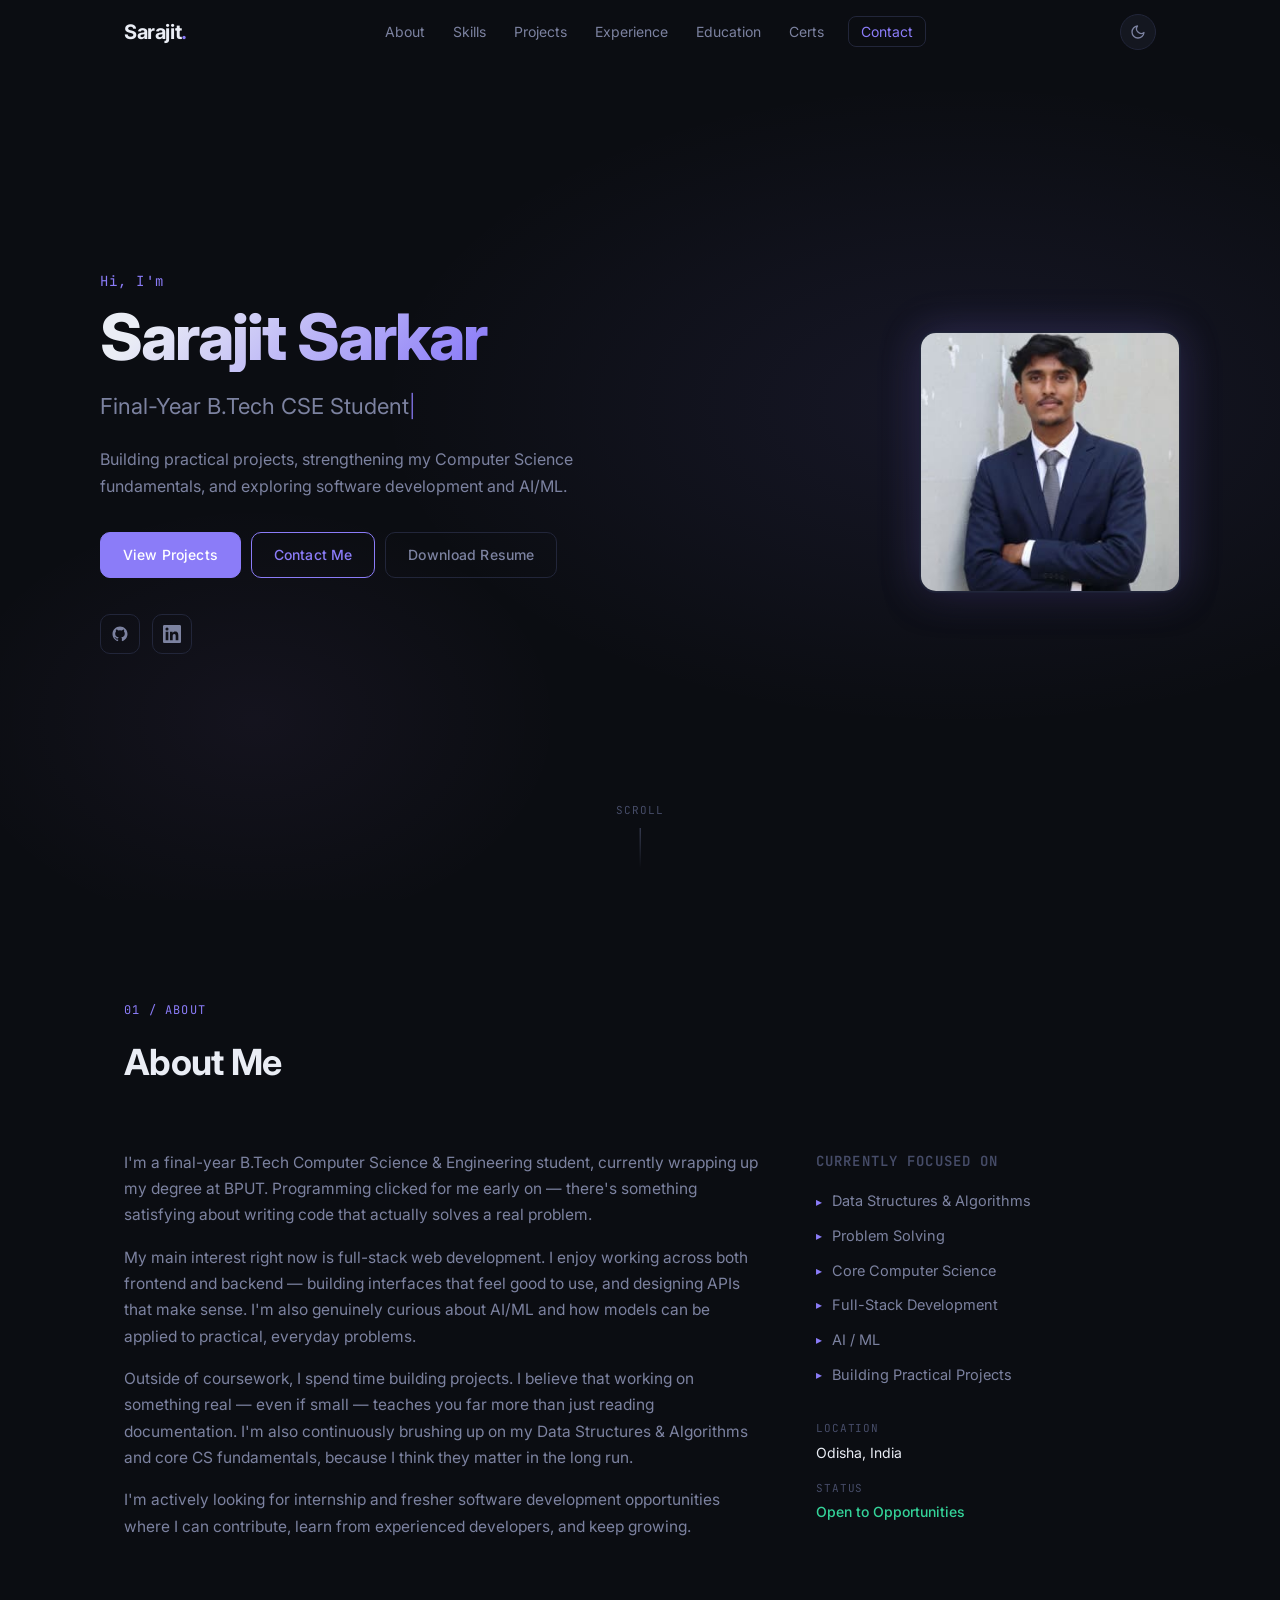
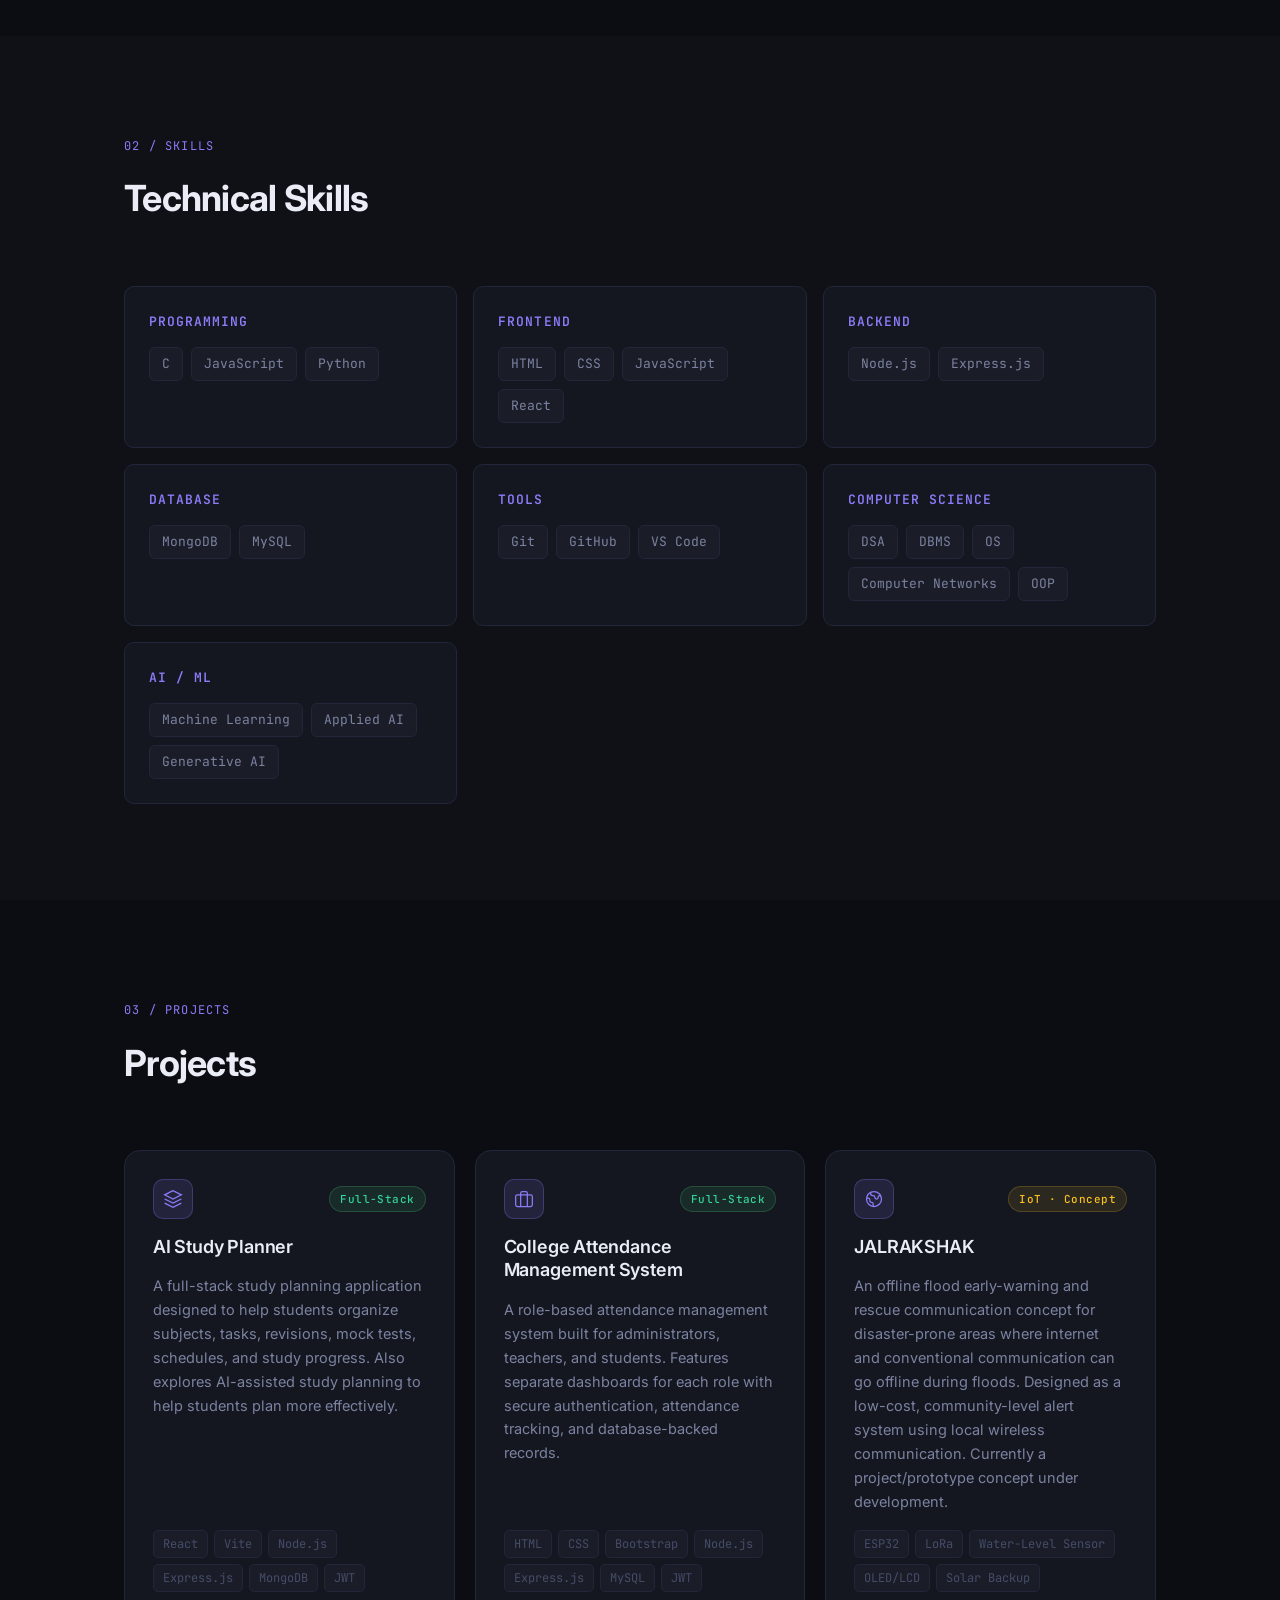
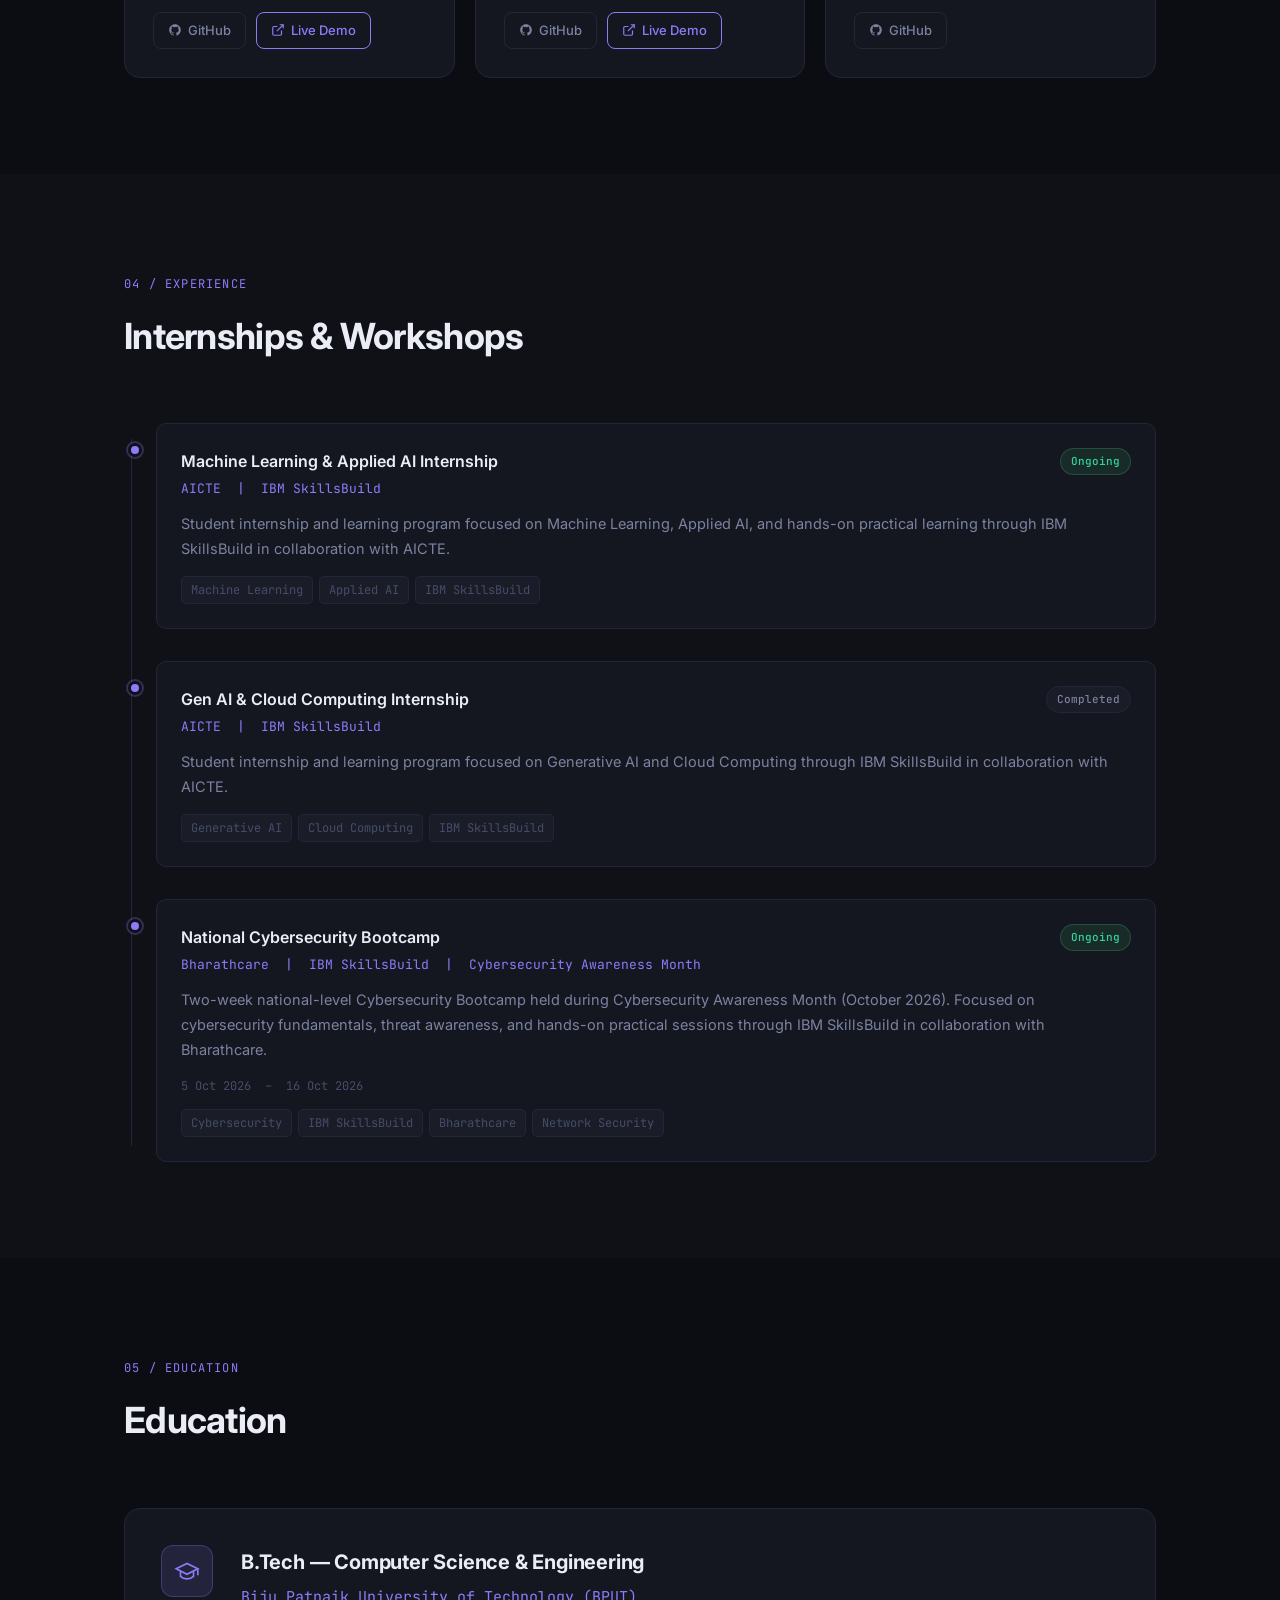
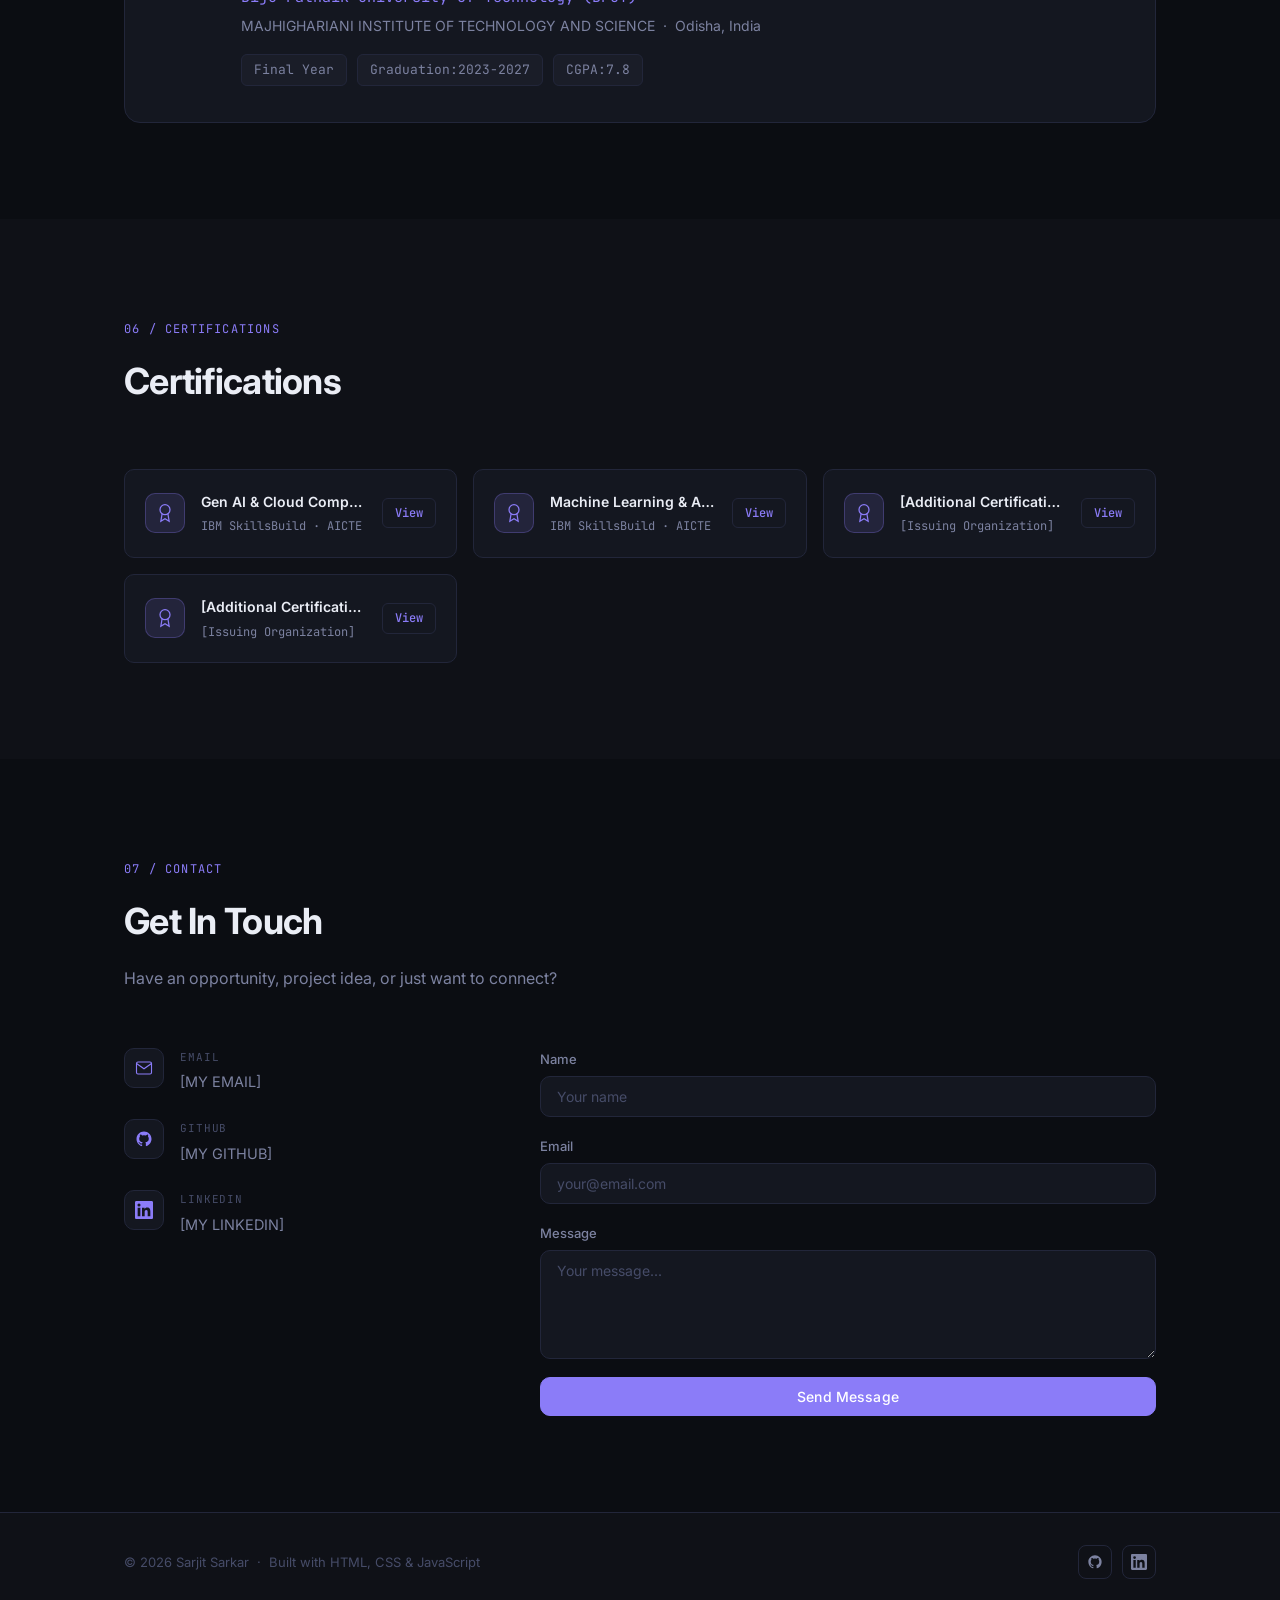
==== index.html @ 1f8f7ac3 "EDUCATION file update" ====
<!DOCTYPE html>
<html lang="en">
<head>
  <meta charset="UTF-8" />
  <meta name="viewport" content="width=device-width, initial-scale=1.0" />
  <meta name="description" content="Sarajit Sarkar — Final-Year B.Tech CSE Student. Full-Stack Development, AI/ML, Software Development." />
  <title>Sarajit Sarkar | CSE Student & Developer</title>
  <!-- No-flash theme restore: runs before paint -->
  <script>
    (function() {
      try {
        var t = localStorage.getItem('theme');
        if (t === 'light') document.documentElement.setAttribute('data-theme', 'light');
      } catch(e) {}
    })();
  </script>
  <link rel="stylesheet" href="style.css" />
  <link rel="preconnect" href="https://fonts.googleapis.com" />
  <link rel="preconnect" href="https://fonts.gstatic.com" crossorigin />
  <link href="https://fonts.googleapis.com/css2?family=Inter:wght@300;400;500;600;700&family=JetBrains+Mono:wght@400;500&display=swap" rel="stylesheet" />
</head>
<body>

  <!-- ═══════════════════════════════════════ NAV ═══════════════════════════════════════ -->
  <nav class="navbar" id="navbar">
    <div class="nav-container">
      <a href="#home" class="nav-logo">Sarajit<span class="accent">.</span></a>
      <ul class="nav-links" id="navLinks">
        <li><a href="#about">About</a></li>
        <li><a href="#skills">Skills</a></li>
        <li><a href="#projects">Projects</a></li>
        <li><a href="#experience">Experience</a></li>
        <li><a href="#education">Education</a></li>
        <li><a href="#certifications">Certs</a></li>
        <li><a href="#contact" class="nav-cta">Contact</a></li>
      </ul>
      <button class="theme-toggle" id="themeToggle" aria-label="Toggle dark/light mode">
        <!-- Moon icon (shown in dark mode) -->
        <svg class="icon-moon" viewBox="0 0 24 24" fill="none" stroke="currentColor" stroke-width="2" stroke-linecap="round" stroke-linejoin="round">
          <path d="M21 12.79A9 9 0 1 1 11.21 3 7 7 0 0 0 21 12.79z"/>
        </svg>
        <!-- Sun icon (shown in light mode) -->
        <svg class="icon-sun" viewBox="0 0 24 24" fill="none" stroke="currentColor" stroke-width="2" stroke-linecap="round" stroke-linejoin="round">
          <circle cx="12" cy="12" r="5"/>
          <line x1="12" y1="1" x2="12" y2="3"/><line x1="12" y1="21" x2="12" y2="23"/>
          <line x1="4.22" y1="4.22" x2="5.64" y2="5.64"/><line x1="18.36" y1="18.36" x2="19.78" y2="19.78"/>
          <line x1="1" y1="12" x2="3" y2="12"/><line x1="21" y1="12" x2="23" y2="12"/>
          <line x1="4.22" y1="19.78" x2="5.64" y2="18.36"/><line x1="18.36" y1="5.64" x2="19.78" y2="4.22"/>
        </svg>
      </button>
      <button class="hamburger" id="hamburger" aria-label="Toggle menu" aria-expanded="false">
        <span></span><span></span><span></span>
      </button>
    </div>
  </nav>

  <!-- ══════════════════════════════════════ HERO ══════════════════════════════════════ -->
  <section class="hero" id="home">
    <div class="hero-container">
      <div class="hero-text">
        <p class="hero-greeting reveal">Hi, I'm</p>
        <h1 class="hero-name reveal">Sarajit Sarkar</h1>
        <h2 class="hero-role reveal">
          <span id="typed-text"></span><span class="cursor">|</span>
        </h2>
        <p class="hero-desc reveal">
          Building practical projects, strengthening my Computer Science fundamentals,
          and exploring software development and AI/ML.
        </p>
        <div class="hero-buttons reveal">
          <a href="#projects" class="btn btn-primary">View Projects</a>
          <a href="#contact" class="btn btn-outline">Contact Me</a>
          <a href="assets/resume.pdf" class="btn btn-ghost" target="_blank" rel="noopener">
            Download Resume
          </a>
        </div>
        <div class="hero-socials reveal">
          <a href="https://github.com/sarajitsarkar" target="_blank" rel="noopener" aria-label="GitHub">
            <svg viewBox="0 0 24 24" fill="currentColor"><path d="M12 2C6.477 2 2 6.477 2 12c0 4.418 2.865 8.166 6.839 9.489.5.092.682-.217.682-.482 0-.237-.009-.868-.014-1.703-2.782.604-3.369-1.341-3.369-1.341-.454-1.155-1.11-1.462-1.11-1.462-.908-.62.069-.608.069-.608 1.003.07 1.531 1.03 1.531 1.03.892 1.529 2.341 1.087 2.91.832.092-.647.35-1.088.636-1.338-2.22-.253-4.555-1.11-4.555-4.943 0-1.091.39-1.984 1.029-2.683-.103-.253-.446-1.27.098-2.647 0 0 .84-.269 2.75 1.025A9.578 9.578 0 0 1 12 6.836a9.59 9.59 0 0 1 2.504.337c1.909-1.294 2.747-1.025 2.747-1.025.546 1.377.202 2.394.1 2.647.64.699 1.028 1.592 1.028 2.683 0 3.842-2.339 4.687-4.566 4.935.359.309.678.919.678 1.852 0 1.336-.012 2.415-.012 2.744 0 .267.18.578.688.48C19.138 20.163 22 16.418 22 12c0-5.523-4.477-10-10-10z"/></svg>
          </a>
          <a href="https://www.linkedin.com/in/sarajit-sarkar" target="_blank" rel="noopener" aria-label="LinkedIn">
            <svg viewBox="0 0 24 24" fill="currentColor"><path d="M20.447 20.452h-3.554v-5.569c0-1.328-.027-3.037-1.852-3.037-1.853 0-2.136 1.445-2.136 2.939v5.667H9.351V9h3.414v1.561h.046c.477-.9 1.637-1.85 3.37-1.85 3.601 0 4.267 2.37 4.267 5.455v6.286zM5.337 7.433a2.062 2.062 0 0 1-2.063-2.065 2.064 2.064 0 1 1 2.063 2.065zm1.782 13.019H3.555V9h3.564v11.452zM22.225 0H1.771C.792 0 0 .774 0 1.729v20.542C0 23.227.792 24 1.771 24h20.451C23.2 24 24 23.227 24 22.271V1.729C24 .774 23.2 0 22.222 0h.003z"/></svg>
          </a>
        </div>
      </div>
      <div class="hero-photo reveal">
        <div class="photo-wrapper">
          <img src="assets/profile.jpg" alt="Sarajit Sarkar" class="profile-img" onerror="this.style.display='none'; this.nextElementSibling.style.display='flex';" />
          <div class="photo-placeholder">
            <svg viewBox="0 0 24 24" fill="none" stroke="currentColor" stroke-width="1.5"><path d="M20 21v-2a4 4 0 0 0-4-4H8a4 4 0 0 0-4 4v2"/><circle cx="12" cy="7" r="4"/></svg>
            <span>Add Profile Photo</span>
          </div>
        </div>
      </div>
    </div>
    <div class="hero-scroll-hint">
      <span>Scroll</span>
      <div class="scroll-line"></div>
    </div>
  </section>

  <!-- ══════════════════════════════════════ ABOUT ══════════════════════════════════════ -->
  <section class="section" id="about">
    <div class="container">
      <div class="section-header reveal">
        <span class="section-tag">01 / About</span>
        <h2 class="section-title">About Me</h2>
      </div>
      <div class="about-grid">
        <div class="about-text reveal">
          <p>
            I'm a final-year B.Tech Computer Science &amp; Engineering student, currently wrapping up my degree at BPUT. 
            Programming clicked for me early on — there's something satisfying about writing code that actually solves a real problem.
          </p>
          <p>
            My main interest right now is full-stack web development. I enjoy working across both frontend and backend — building 
            interfaces that feel good to use, and designing APIs that make sense. I'm also genuinely curious about AI/ML 
            and how models can be applied to practical, everyday problems.
          </p>
          <p>
            Outside of coursework, I spend time building projects. I believe that working on something real — even if small — teaches 
            you far more than just reading documentation. I'm also continuously brushing up on my Data Structures &amp; Algorithms 
            and core CS fundamentals, because I think they matter in the long run.
          </p>
          <p>
            I'm actively looking for internship and fresher software development opportunities where I can contribute, learn from 
            experienced developers, and keep growing.
          </p>
        </div>
        <div class="about-focus reveal">
          <h3>Currently Focused On</h3>
          <ul class="focus-list">
            <li><span class="focus-icon">▸</span> Data Structures &amp; Algorithms</li>
            <li><span class="focus-icon">▸</span> Problem Solving</li>
            <li><span class="focus-icon">▸</span> Core Computer Science</li>
            <li><span class="focus-icon">▸</span> Full-Stack Development</li>
            <li><span class="focus-icon">▸</span> AI / ML</li>
            <li><span class="focus-icon">▸</span> Building Practical Projects</li>
          </ul>
          <div class="about-meta">
            <div class="meta-item">
              <span class="meta-label">Location</span>
              <span class="meta-value">Odisha, India</span>
            </div>
            <div class="meta-item">
              <span class="meta-label">Status</span>
              <span class="meta-value status-open">Open to Opportunities</span>
            </div>
          </div>
        </div>
      </div>
    </div>
  </section>

  <!-- ══════════════════════════════════════ SKILLS ══════════════════════════════════════ -->
  <section class="section section-alt" id="skills">
    <div class="container">
      <div class="section-header reveal">
        <span class="section-tag">02 / Skills</span>
        <h2 class="section-title">Technical Skills</h2>
      </div>
      <div class="skills-grid">
        <div class="skill-card reveal">
          <h3 class="skill-category">Programming</h3>
          <div class="skill-tags">
            <span>C</span><span>JavaScript</span><span>Python</span>
          </div>
        </div>
        <div class="skill-card reveal">
          <h3 class="skill-category">Frontend</h3>
          <div class="skill-tags">
            <span>HTML</span><span>CSS</span><span>JavaScript</span><span>React</span>
          </div>
        </div>
        <div class="skill-card reveal">
          <h3 class="skill-category">Backend</h3>
          <div class="skill-tags">
            <span>Node.js</span><span>Express.js</span>
          </div>
        </div>
        <div class="skill-card reveal">
          <h3 class="skill-category">Database</h3>
          <div class="skill-tags">
            <span>MongoDB</span><span>MySQL</span>
          </div>
        </div>
        <div class="skill-card reveal">
          <h3 class="skill-category">Tools</h3>
          <div class="skill-tags">
            <span>Git</span><span>GitHub</span><span>VS Code</span>
          </div>
        </div>
        <div class="skill-card reveal">
          <h3 class="skill-category">Computer Science</h3>
          <div class="skill-tags">
            <span>DSA</span><span>DBMS</span><span>OS</span><span>Computer Networks</span><span>OOP</span>
          </div>
        </div>
        <div class="skill-card reveal">
          <h3 class="skill-category">AI / ML</h3>
          <div class="skill-tags">
            <span>Machine Learning</span><span>Applied AI</span><span>Generative AI</span>
          </div>
        </div>
      </div>
    </div>
  </section>

  <!-- ══════════════════════════════════════ PROJECTS ══════════════════════════════════════ -->
  <section class="section" id="projects">
    <div class="container">
      <div class="section-header reveal">
        <span class="section-tag">03 / Projects</span>
        <h2 class="section-title">Projects</h2>
      </div>
      <div class="projects-grid">

        <!-- Project 1 -->
        <article class="project-card reveal">
          <div class="project-header">
            <div class="project-icon">
              <svg viewBox="0 0 24 24" fill="none" stroke="currentColor" stroke-width="1.5"><path d="M12 2L2 7l10 5 10-5-10-5zM2 17l10 5 10-5M2 12l10 5 10-5"/></svg>
            </div>
            <span class="project-status status-active">Full-Stack</span>
          </div>
          <h3 class="project-title">AI Study Planner</h3>
          <p class="project-desc">
            A full-stack study planning application designed to help students organize subjects, tasks, revisions, 
            mock tests, schedules, and study progress. Also explores AI-assisted study planning to help students 
            plan more effectively.
          </p>
          <div class="project-tech">
            <span>React</span><span>Vite</span><span>Node.js</span><span>Express.js</span><span>MongoDB</span><span>JWT</span>
          </div>
          <div class="project-links">
            <a href="https://github.com/sarajitsarkar/ai-planner" target="_blank" rel="noopener" class="project-link">
              <svg viewBox="0 0 24 24" fill="currentColor"><path d="M12 2C6.477 2 2 6.477 2 12c0 4.418 2.865 8.166 6.839 9.489.5.092.682-.217.682-.482 0-.237-.009-.868-.014-1.703-2.782.604-3.369-1.341-3.369-1.341-.454-1.155-1.11-1.462-1.11-1.462-.908-.62.069-.608.069-.608 1.003.07 1.531 1.03 1.531 1.03.892 1.529 2.341 1.087 2.91.832.092-.647.35-1.088.636-1.338-2.22-.253-4.555-1.11-4.555-4.943 0-1.091.39-1.984 1.029-2.683-.103-.253-.446-1.27.098-2.647 0 0 .84-.269 2.75 1.025A9.578 9.578 0 0 1 12 6.836a9.59 9.59 0 0 1 2.504.337c1.909-1.294 2.747-1.025 2.747-1.025.546 1.377.202 2.394.1 2.647.64.699 1.028 1.592 1.028 2.683 0 3.842-2.339 4.687-4.566 4.935.359.309.678.919.678 1.852 0 1.336-.012 2.415-.012 2.744 0 .267.18.578.688.48C19.138 20.163 22 16.418 22 12c0-5.523-4.477-10-10-10z"/></svg>
              GitHub
            </a>
            <a href="https://ai-planner-2-h4rr.onrender.com" target="_blank" rel="noopener" class="project-link project-link-demo">
              <svg viewBox="0 0 24 24" fill="none" stroke="currentColor" stroke-width="2"><path d="M18 13v6a2 2 0 0 1-2 2H5a2 2 0 0 1-2-2V8a2 2 0 0 1 2-2h6"/><polyline points="15 3 21 3 21 9"/><line x1="10" y1="14" x2="21" y2="3"/></svg>
              Live Demo
            </a>
          </div>
        </article>

        <!-- Project 2 -->
        <article class="project-card reveal">
          <div class="project-header">
            <div class="project-icon">
              <svg viewBox="0 0 24 24" fill="none" stroke="currentColor" stroke-width="1.5"><rect x="2" y="7" width="20" height="14" rx="2"/><path d="M16 21V5a2 2 0 0 0-2-2h-4a2 2 0 0 0-2 2v16"/></svg>
            </div>
            <span class="project-status status-active">Full-Stack</span>
          </div>
          <h3 class="project-title">College Attendance Management System</h3>
          <p class="project-desc">
            A role-based attendance management system built for administrators, teachers, and students. 
            Features separate dashboards for each role with secure authentication, attendance tracking, 
            and database-backed records.
          </p>
          <div class="project-tech">
            <span>HTML</span><span>CSS</span><span>Bootstrap</span><span>Node.js</span><span>Express.js</span><span>MySQL</span><span>JWT</span>
          </div>
          <div class="project-links">
            <a href="https://github.com/sarajitsarkar/college-attendance-system" target="_blank" rel="noopener" class="project-link">
              <svg viewBox="0 0 24 24" fill="currentColor"><path d="M12 2C6.477 2 2 6.477 2 12c0 4.418 2.865 8.166 6.839 9.489.5.092.682-.217.682-.482 0-.237-.009-.868-.014-1.703-2.782.604-3.369-1.341-3.369-1.341-.454-1.155-1.11-1.462-1.11-1.462-.908-.62.069-.608.069-.608 1.003.07 1.531 1.03 1.531 1.03.892 1.529 2.341 1.087 2.91.832.092-.647.35-1.088.636-1.338-2.22-.253-4.555-1.11-4.555-4.943 0-1.091.39-1.984 1.029-2.683-.103-.253-.446-1.27.098-2.647 0 0 .84-.269 2.75 1.025A9.578 9.578 0 0 1 12 6.836a9.59 9.59 0 0 1 2.504.337c1.909-1.294 2.747-1.025 2.747-1.025.546 1.377.202 2.394.1 2.647.64.699 1.028 1.592 1.028 2.683 0 3.842-2.339 4.687-4.566 4.935.359.309.678.919.678 1.852 0 1.336-.012 2.415-.012 2.744 0 .267.18.578.688.48C19.138 20.163 22 16.418 22 12c0-5.523-4.477-10-10-10z"/></svg>
              GitHub
            </a>
            <a href="[PROJECT LIVE DEMO]" target="_blank" rel="noopener" class="project-link project-link-demo">
              <svg viewBox="0 0 24 24" fill="none" stroke="currentColor" stroke-width="2"><path d="M18 13v6a2 2 0 0 1-2 2H5a2 2 0 0 1-2-2V8a2 2 0 0 1 2-2h6"/><polyline points="15 3 21 3 21 9"/><line x1="10" y1="14" x2="21" y2="3"/></svg>
              Live Demo
            </a>
          </div>
        </article>

        <!-- Project 3 -->
        <article class="project-card reveal">
          <div class="project-header">
            <div class="project-icon">
              <svg viewBox="0 0 24 24" fill="none" stroke="currentColor" stroke-width="1.5"><path d="M3.055 11H5a2 2 0 0 1 2 2v1a2 2 0 0 0 2 2 2 2 0 0 1 2 2v2.945"/><path d="M8 3.935V5.5A2.5 2.5 0 0 0 10.5 8h.5a2 2 0 0 1 2 2 2 2 0 0 0 4 0 2 2 0 0 1 2-2h1.064"/><path d="M21 12a9 9 0 1 1-18 0 9 9 0 0 1 18 0z"/></svg>
            </div>
            <span class="project-status status-wip">IoT · Concept</span>
          </div>
          <h3 class="project-title">JALRAKSHAK</h3>
          <p class="project-desc">
            An offline flood early-warning and rescue communication concept for disaster-prone areas where 
            internet and conventional communication can go offline during floods. Designed as a low-cost, 
            community-level alert system using local wireless communication. Currently a project/prototype concept under development.
          </p>
          <div class="project-tech">
            <span>ESP32</span><span>LoRa</span><span>Water-Level Sensor</span><span>OLED/LCD</span><span>Solar Backup</span>
          </div>
          <div class="project-links">
            <a href="[PROJECT GITHUB LINK]" target="_blank" rel="noopener" class="project-link">
              <svg viewBox="0 0 24 24" fill="currentColor"><path d="M12 2C6.477 2 2 6.477 2 12c0 4.418 2.865 8.166 6.839 9.489.5.092.682-.217.682-.482 0-.237-.009-.868-.014-1.703-2.782.604-3.369-1.341-3.369-1.341-.454-1.155-1.11-1.462-1.11-1.462-.908-.62.069-.608.069-.608 1.003.07 1.531 1.03 1.531 1.03.892 1.529 2.341 1.087 2.91.832.092-.647.35-1.088.636-1.338-2.22-.253-4.555-1.11-4.555-4.943 0-1.091.39-1.984 1.029-2.683-.103-.253-.446-1.27.098-2.647 0 0 .84-.269 2.75 1.025A9.578 9.578 0 0 1 12 6.836a9.59 9.59 0 0 1 2.504.337c1.909-1.294 2.747-1.025 2.747-1.025.546 1.377.202 2.394.1 2.647.64.699 1.028 1.592 1.028 2.683 0 3.842-2.339 4.687-4.566 4.935.359.309.678.919.678 1.852 0 1.336-.012 2.415-.012 2.744 0 .267.18.578.688.48C19.138 20.163 22 16.418 22 12c0-5.523-4.477-10-10-10z"/></svg>
              GitHub
            </a>
          </div>
        </article>

      </div>
    </div>
  </section>

  <!-- ══════════════════════════════════════ EXPERIENCE ══════════════════════════════════════ -->
  <section class="section section-alt" id="experience">
    <div class="container">
      <div class="section-header reveal">
        <span class="section-tag">04 / Experience</span>
        <h2 class="section-title">Internships &amp; Workshops</h2>
      </div>
      <div class="timeline">

        <div class="timeline-item reveal">
          <div class="timeline-dot"></div>
          <div class="timeline-card">
            <div class="timeline-header">
              <div>
                <h3 class="timeline-title">Machine Learning &amp; Applied AI Internship</h3>
                <p class="timeline-org">AICTE &nbsp;|&nbsp; IBM SkillsBuild</p>
              </div>
              <span class="badge badge-current">Ongoing</span>
            </div>
            <p class="timeline-desc">
              Student internship and learning program focused on Machine Learning, Applied AI, and hands-on 
              practical learning through IBM SkillsBuild in collaboration with AICTE.
            </p>
            <div class="timeline-tags">
              <span>Machine Learning</span><span>Applied AI</span><span>IBM SkillsBuild</span>
            </div>
          </div>
        </div>

        <div class="timeline-item reveal">
          <div class="timeline-dot"></div>
          <div class="timeline-card">
            <div class="timeline-header">
              <div>
                <h3 class="timeline-title">Gen AI &amp; Cloud Computing Internship</h3>
                <p class="timeline-org">AICTE &nbsp;|&nbsp; IBM SkillsBuild</p>
              </div>
              <span class="badge badge-done">Completed</span>
            </div>
            <p class="timeline-desc">
              Student internship and learning program focused on Generative AI and Cloud Computing 
              through IBM SkillsBuild in collaboration with AICTE.
            </p>
            <div class="timeline-tags">
              <span>Generative AI</span><span>Cloud Computing</span><span>IBM SkillsBuild</span>
            </div>
          </div>
        </div>

        <div class="timeline-item reveal">
          <div class="timeline-dot"></div>
          <div class="timeline-card">
            <div class="timeline-header">
              <div>
                <h3 class="timeline-title">National Cybersecurity Bootcamp</h3>
                <p class="timeline-org">Bharathcare &nbsp;|&nbsp; IBM SkillsBuild &nbsp;|&nbsp; Cybersecurity Awareness Month</p>
              </div>
              <span class="badge badge-current">Ongoing</span>
            </div>
            <p class="timeline-desc">
              Two-week national-level Cybersecurity Bootcamp held during Cybersecurity Awareness Month (October 2026).
              Focused on cybersecurity fundamentals, threat awareness, and hands-on practical sessions through
              IBM SkillsBuild in collaboration with Bharathcare.
            </p>
            <div class="timeline-meta" style="font-size:12px; color:var(--text-dim); font-family:var(--mono); margin-bottom:12px;">
              5 Oct 2026 &nbsp;–&nbsp; 16 Oct 2026
            </div>
            <div class="timeline-tags">
              <span>Cybersecurity</span><span>IBM SkillsBuild</span><span>Bharathcare</span><span>Network Security</span>
            </div>
          </div>
        </div>

      </div>
    </div>
  </section>

  <!-- ══════════════════════════════════════ EDUCATION ══════════════════════════════════════ -->
  <section class="section" id="education">
    <div class="container">
      <div class="section-header reveal">
        <span class="section-tag">05 / Education</span>
        <h2 class="section-title">Education</h2>
      </div>
      <div class="edu-card reveal">
        <div class="edu-icon">
          <svg viewBox="0 0 24 24" fill="none" stroke="currentColor" stroke-width="1.5"><path d="M22 10v6M2 10l10-5 10 5-10 5z"/><path d="M6 12v5c3 3 9 3 12 0v-5"/></svg>
        </div>
        <div class="edu-details">
          <h3 class="edu-degree">B.Tech — Computer Science &amp; Engineering</h3>
          <p class="edu-uni">Biju Patnaik University of Technology (BPUT)</p>
          <p class="edu-college">MAJHIGHARIANI INSTITUTE OF TECHNOLOGY AND SCIENCE &nbsp;·&nbsp; Odisha, India</p>
          <div class="edu-meta">
            <span>Final Year</span>
            <span>Graduation:2023-2027</span>
            <span>CGPA:7.8</span>
          </div>
        </div>
      </div>
    </div>
  </section>

  <!-- ══════════════════════════════════════ CERTIFICATIONS ══════════════════════════════════════ -->
  <section class="section section-alt" id="certifications">
    <div class="container">
      <div class="section-header reveal">
        <span class="section-tag">06 / Certifications</span>
        <h2 class="section-title">Certifications</h2>
      </div>
      <div class="cert-grid">
        <div class="cert-card reveal">
          <div class="cert-icon">
            <svg viewBox="0 0 24 24" fill="none" stroke="currentColor" stroke-width="1.5"><circle cx="12" cy="8" r="6"/><path d="M15.477 12.89L17 22l-5-3-5 3 1.523-9.11"/></svg>
          </div>
          <div class="cert-info">
            <h4>Gen AI &amp; Cloud Computing</h4>
            <p>IBM SkillsBuild · AICTE</p>
          </div>
          <a href="https://drive.google.com/file/d/1o-rjDRKD1CDJsUs9t0TfG2rfo-Z9Kfn3/view?usp=drivesdk" target="_blank" rel="noopener" class="cert-link">View</a>
        </div>
        <div class="cert-card reveal">
          <div class="cert-icon">
            <svg viewBox="0 0 24 24" fill="none" stroke="currentColor" stroke-width="1.5"><circle cx="12" cy="8" r="6"/><path d="M15.477 12.89L17 22l-5-3-5 3 1.523-9.11"/></svg>
          </div>
          <div class="cert-info">
            <h4>Machine Learning &amp; Applied AI</h4>
            <p>IBM SkillsBuild · AICTE</p>
          </div>
          <a href="[CERTIFICATE LINK]" target="_blank" rel="noopener" class="cert-link">View</a>
        </div>
        <div class="cert-card reveal">
          <div class="cert-icon">
            <svg viewBox="0 0 24 24" fill="none" stroke="currentColor" stroke-width="1.5"><circle cx="12" cy="8" r="6"/><path d="M15.477 12.89L17 22l-5-3-5 3 1.523-9.11"/></svg>
          </div>
          <div class="cert-info">
            <h4>[Additional Certification]</h4>
            <p>[Issuing Organization]</p>
          </div>
          <a href="[CERTIFICATE LINK]" target="_blank" rel="noopener" class="cert-link">View</a>
        </div>
        <div class="cert-card reveal">
          <div class="cert-icon">
            <svg viewBox="0 0 24 24" fill="none" stroke="currentColor" stroke-width="1.5"><circle cx="12" cy="8" r="6"/><path d="M15.477 12.89L17 22l-5-3-5 3 1.523-9.11"/></svg>
          </div>
          <div class="cert-info">
            <h4>[Additional Certification]</h4>
            <p>[Issuing Organization]</p>
          </div>
          <a href="[CERTIFICATE LINK]" target="_blank" rel="noopener" class="cert-link">View</a>
        </div>
      </div>
    </div>
  </section>

  <!-- ══════════════════════════════════════ CONTACT ══════════════════════════════════════ -->
  <section class="section" id="contact">
    <div class="container">
      <div class="section-header reveal">
        <span class="section-tag">07 / Contact</span>
        <h2 class="section-title">Get In Touch</h2>
        <p class="section-sub">Have an opportunity, project idea, or just want to connect?</p>
      </div>
      <div class="contact-grid">
        <div class="contact-info reveal">
          <div class="contact-item">
            <div class="contact-icon">
              <svg viewBox="0 0 24 24" fill="none" stroke="currentColor" stroke-width="1.5"><path d="M4 4h16c1.1 0 2 .9 2 2v12c0 1.1-.9 2-2 2H4c-1.1 0-2-.9-2-2V6c0-1.1.9-2 2-2z"/><polyline points="22,6 12,13 2,6"/></svg>
            </div>
            <div>
              <span class="contact-label">Email</span>
              <a href="mailto:[EMAIL]" class="contact-value">[MY EMAIL]</a>
            </div>
          </div>
          <div class="contact-item">
            <div class="contact-icon">
              <svg viewBox="0 0 24 24" fill="currentColor"><path d="M12 2C6.477 2 2 6.477 2 12c0 4.418 2.865 8.166 6.839 9.489.5.092.682-.217.682-.482 0-.237-.009-.868-.014-1.703-2.782.604-3.369-1.341-3.369-1.341-.454-1.155-1.11-1.462-1.11-1.462-.908-.62.069-.608.069-.608 1.003.07 1.531 1.03 1.531 1.03.892 1.529 2.341 1.087 2.91.832.092-.647.35-1.088.636-1.338-2.22-.253-4.555-1.11-4.555-4.943 0-1.091.39-1.984 1.029-2.683-.103-.253-.446-1.27.098-2.647 0 0 .84-.269 2.75 1.025A9.578 9.578 0 0 1 12 6.836a9.59 9.59 0 0 1 2.504.337c1.909-1.294 2.747-1.025 2.747-1.025.546 1.377.202 2.394.1 2.647.64.699 1.028 1.592 1.028 2.683 0 3.842-2.339 4.687-4.566 4.935.359.309.678.919.678 1.852 0 1.336-.012 2.415-.012 2.744 0 .267.18.578.688.48C19.138 20.163 22 16.418 22 12c0-5.523-4.477-10-10-10z"/></svg>
            </div>
            <div>
              <span class="contact-label">GitHub</span>
              <a href="[GITHUB LINK]" target="_blank" rel="noopener" class="contact-value">[MY GITHUB]</a>
            </div>
          </div>
          <div class="contact-item">
            <div class="contact-icon">
              <svg viewBox="0 0 24 24" fill="currentColor"><path d="M20.447 20.452h-3.554v-5.569c0-1.328-.027-3.037-1.852-3.037-1.853 0-2.136 1.445-2.136 2.939v5.667H9.351V9h3.414v1.561h.046c.477-.9 1.637-1.85 3.37-1.85 3.601 0 4.267 2.37 4.267 5.455v6.286zM5.337 7.433a2.062 2.062 0 0 1-2.063-2.065 2.064 2.064 0 1 1 2.063 2.065zm1.782 13.019H3.555V9h3.564v11.452zM22.225 0H1.771C.792 0 0 .774 0 1.729v20.542C0 23.227.792 24 1.771 24h20.451C23.2 24 24 23.227 24 22.271V1.729C24 .774 23.2 0 22.222 0h.003z"/></svg>
            </div>
            <div>
              <span class="contact-label">LinkedIn</span>
              <a href="[LINKEDIN LINK]" target="_blank" rel="noopener" class="contact-value">[MY LINKEDIN]</a>
            </div>
          </div>
        </div>
        <form class="contact-form reveal" action="mailto:[EMAIL]" method="post" enctype="text/plain">
          <div class="form-group">
            <label for="name">Name</label>
            <input type="text" id="name" name="name" placeholder="Your name" required />
          </div>
          <div class="form-group">
            <label for="email">Email</label>
            <input type="email" id="email" name="email" placeholder="your@email.com" required />
          </div>
          <div class="form-group">
            <label for="message">Message</label>
            <textarea id="message" name="message" rows="5" placeholder="Your message..." required></textarea>
          </div>
          <button type="submit" class="btn btn-primary btn-full">Send Message</button>
        </form>
      </div>
    </div>
  </section>

  <!-- ══════════════════════════════════════ FOOTER ══════════════════════════════════════ -->
  <footer class="footer">
    <div class="container">
      <div class="footer-inner">
        <p class="footer-copy">© 2026 Sarjit Sarkar &nbsp;·&nbsp; Built with HTML, CSS &amp; JavaScript</p>
        <div class="footer-socials">
          <a href="[GITHUB LINK]" target="_blank" rel="noopener" aria-label="GitHub">
            <svg viewBox="0 0 24 24" fill="currentColor"><path d="M12 2C6.477 2 2 6.477 2 12c0 4.418 2.865 8.166 6.839 9.489.5.092.682-.217.682-.482 0-.237-.009-.868-.014-1.703-2.782.604-3.369-1.341-3.369-1.341-.454-1.155-1.11-1.462-1.11-1.462-.908-.62.069-.608.069-.608 1.003.07 1.531 1.03 1.531 1.03.892 1.529 2.341 1.087 2.91.832.092-.647.35-1.088.636-1.338-2.22-.253-4.555-1.11-4.555-4.943 0-1.091.39-1.984 1.029-2.683-.103-.253-.446-1.27.098-2.647 0 0 .84-.269 2.75 1.025A9.578 9.578 0 0 1 12 6.836a9.59 9.59 0 0 1 2.504.337c1.909-1.294 2.747-1.025 2.747-1.025.546 1.377.202 2.394.1 2.647.64.699 1.028 1.592 1.028 2.683 0 3.842-2.339 4.687-4.566 4.935.359.309.678.919.678 1.852 0 1.336-.012 2.415-.012 2.744 0 .267.18.578.688.48C19.138 20.163 22 16.418 22 12c0-5.523-4.477-10-10-10z"/></svg>
          </a>
          <a href="[LINKEDIN LINK]" target="_blank" rel="noopener" aria-label="LinkedIn">
            <svg viewBox="0 0 24 24" fill="currentColor"><path d="M20.447 20.452h-3.554v-5.569c0-1.328-.027-3.037-1.852-3.037-1.853 0-2.136 1.445-2.136 2.939v5.667H9.351V9h3.414v1.561h.046c.477-.9 1.637-1.85 3.37-1.85 3.601 0 4.267 2.37 4.267 5.455v6.286zM5.337 7.433a2.062 2.062 0 0 1-2.063-2.065 2.064 2.064 0 1 1 2.063 2.065zm1.782 13.019H3.555V9h3.564v11.452zM22.225 0H1.771C.792 0 0 .774 0 1.729v20.542C0 23.227.792 24 1.771 24h20.451C23.2 24 24 23.227 24 22.271V1.729C24 .774 23.2 0 22.222 0h.003z"/></svg>
          </a>
        </div>
      </div>
    </div>
  </footer>

  <script src="script.js"></script>
</body>
</html>
---- style.css ----
/* ═══════════════════════════════════════════════════════════════
   SARJIT SARKAR — PORTFOLIO  |  style.css
   Aesthetic · Dark/Light · Responsive
   ═══════════════════════════════════════════════════════════════ */

/* ── Dark theme (default) ───────────────────────────────────────── */
:root {
  /* Backgrounds */
  --bg:          #0b0d12;
  --bg-alt:      #0f1117;
  --surface:     #141720;
  --surface-2:   #1a1d28;

  /* Borders */
  --border:      #22263a;
  --border-soft: #1c2035;

  /* Text */
  --text:        #eaedf5;
  --text-muted:  #7c82a0;
  --text-dim:    #464c68;

  /* Accent — soft violet-indigo */
  --accent:        #8b7cf8;
  --accent-2:      #c084fc;       /* rose-violet for gradients */
  --accent-dim:    rgba(139,124,248,.13);
  --accent-glow:   rgba(139,124,248,.28);

  /* Status */
  --green:       #34d399;
  --amber:       #fbbf24;
  --rose:        #f87171;

  /* Misc */
  --radius:      10px;
  --radius-lg:   16px;
  --shadow:      0 1px 3px rgba(0,0,0,.5), 0 4px 20px rgba(0,0,0,.3);
  --shadow-lg:   0 8px 32px rgba(0,0,0,.55);
  --mono:        'JetBrains Mono', 'Fira Code', monospace;
  --sans:        'Inter', -apple-system, 'Segoe UI', system-ui, sans-serif;
  --transition:  200ms cubic-bezier(.4,0,.2,1);
  --nav-h:       64px;
}

/* ── Light theme ────────────────────────────────────────────────── */
[data-theme="light"] {
  --bg:          #f8f7ff;
  --bg-alt:      #f1f0fa;
  --surface:     #ffffff;
  --surface-2:   #ede9fe;

  --border:      #ddd9f7;
  --border-soft: #e8e5fb;

  --text:        #1e1b38;
  --text-muted:  #5b5685;
  --text-dim:    #a097c8;

  --accent:        #7c3aed;
  --accent-2:      #a855f7;
  --accent-dim:    rgba(124,58,237,.1);
  --accent-glow:   rgba(124,58,237,.2);

  --green:       #059669;
  --amber:       #d97706;
  --rose:        #dc2626;

  --shadow:      0 1px 4px rgba(80,60,180,.08), 0 4px 20px rgba(80,60,180,.06);
  --shadow-lg:   0 8px 32px rgba(80,60,180,.12);
}

/* ── Reset ─────────────────────────────────────────────────────── */
*, *::before, *::after { box-sizing: border-box; margin: 0; padding: 0; }
html { scroll-behavior: smooth; scroll-padding-top: var(--nav-h); }
body {
  font-family: var(--sans);
  font-size: 15px;
  line-height: 1.7;
  background: var(--bg);
  color: var(--text);
  -webkit-font-smoothing: antialiased;
  overflow-x: hidden;
}
img { display: block; max-width: 100%; }
a { color: inherit; text-decoration: none; }
ul { list-style: none; }
button { cursor: pointer; font-family: inherit; }

/* ── Scrollbar ──────────────────────────────────────────────────── */
::-webkit-scrollbar { width: 6px; }
::-webkit-scrollbar-track { background: var(--bg); }
::-webkit-scrollbar-thumb { background: var(--border); border-radius: 3px; }

/* ── Layout helpers ─────────────────────────────────────────────── */
.container  { max-width: 1080px; margin: 0 auto; padding: 0 24px; }
.section    { padding: 96px 0; }
.section-alt { background: var(--bg-alt); }

/* ── Section header ─────────────────────────────────────────────── */
.section-header { margin-bottom: 56px; }
.section-tag {
  display: inline-block;
  font-family: var(--mono);
  font-size: 12px;
  letter-spacing: .1em;
  color: var(--accent);
  text-transform: uppercase;
  margin-bottom: 12px;
}
.section-title {
  font-size: clamp(26px, 4vw, 36px);
  font-weight: 700;
  letter-spacing: -.02em;
  color: var(--text);
}
.section-sub {
  margin-top: 12px;
  color: var(--text-muted);
  font-size: 16px;
}

/* ═══════════════════════════════════════════════════════════════
   BUTTONS
   ═══════════════════════════════════════════════════════════════ */
.btn {
  display: inline-flex;
  align-items: center;
  gap: 8px;
  padding: 10px 22px;
  border-radius: var(--radius);
  font-size: 14px;
  font-weight: 500;
  letter-spacing: .01em;
  transition: all var(--transition);
  border: 1px solid transparent;
  white-space: nowrap;
}
.btn-primary {
  background: var(--accent);
  color: #fff;
  border-color: var(--accent);
}
.btn-primary:hover { background: var(--accent-2); border-color: var(--accent-2); transform: translateY(-1px); }
.btn-outline {
  background: transparent;
  color: var(--accent);
  border-color: var(--accent);
}
.btn-outline:hover { background: var(--accent-dim); transform: translateY(-1px); }
.btn-ghost {
  background: transparent;
  color: var(--text-muted);
  border-color: var(--border);
}
.btn-ghost:hover { background: var(--surface); color: var(--text); transform: translateY(-1px); }
.btn-full { width: 100%; justify-content: center; }

/* ═══════════════════════════════════════════════════════════════
   NAVBAR
   ═══════════════════════════════════════════════════════════════ */
.navbar {
  position: fixed;
  top: 0; left: 0; right: 0;
  height: var(--nav-h);
  z-index: 100;
  transition: background var(--transition), box-shadow var(--transition);
}
.navbar.scrolled {
  background: rgba(11,13,18,.92);
  backdrop-filter: blur(20px);
  -webkit-backdrop-filter: blur(20px);
  box-shadow: 0 1px 0 var(--border);
}
[data-theme="light"] .navbar.scrolled {
  background: rgba(248,247,255,.88);
}
.nav-container {
  max-width: 1080px;
  margin: 0 auto;
  padding: 0 24px;
  height: 100%;
  display: flex;
  align-items: center;
  justify-content: space-between;
}
.nav-logo {
  font-size: 20px;
  font-weight: 700;
  letter-spacing: -.02em;
}
.nav-logo .accent { color: var(--accent); }
.nav-links {
  display: flex;
  align-items: center;
  gap: 4px;
}
.nav-links a {
  padding: 6px 12px;
  border-radius: 8px;
  font-size: 14px;
  color: var(--text-muted);
  transition: all var(--transition);
}
.nav-links a:hover, .nav-links a.active { color: var(--text); background: var(--surface); }
.nav-links .nav-cta {
  color: var(--accent);
  border: 1px solid var(--border);
  margin-left: 8px;
}
.nav-links .nav-cta:hover { background: var(--accent-dim); }

/* Hamburger */
.hamburger {
  display: none;
  flex-direction: column;
  gap: 5px;
  background: none;
  border: none;
  padding: 4px;
}
.hamburger span {
  display: block;
  width: 22px;
  height: 2px;
  background: var(--text);
  border-radius: 2px;
  transition: all var(--transition);
}
.hamburger.open span:nth-child(1) { transform: translateY(7px) rotate(45deg); }
.hamburger.open span:nth-child(2) { opacity: 0; }
.hamburger.open span:nth-child(3) { transform: translateY(-7px) rotate(-45deg); }

/* ── Theme toggle button ────────────────────────────────────────── */
.theme-toggle {
  display: flex;
  align-items: center;
  justify-content: center;
  width: 36px; height: 36px;
  border-radius: 50%;
  background: var(--surface);
  border: 1px solid var(--border);
  color: var(--text-muted);
  transition: all var(--transition);
  flex-shrink: 0;
  margin-left: 8px;
}
.theme-toggle:hover {
  border-color: var(--accent);
  color: var(--accent);
  background: var(--accent-dim);
}
.theme-toggle svg { width: 16px; height: 16px; }
/* Show/hide correct icon per theme */
.theme-toggle .icon-moon { display: block; }
.theme-toggle .icon-sun  { display: none; }
[data-theme="light"] .theme-toggle .icon-moon { display: none; }
[data-theme="light"] .theme-toggle .icon-sun  { display: block; }

/* ═══════════════════════════════════════════════════════════════
   HERO
   ═══════════════════════════════════════════════════════════════ */
.hero {
  min-height: 100vh;
  display: flex;
  flex-direction: column;
  justify-content: center;
  padding: calc(var(--nav-h) + 40px) 24px 80px;
  position: relative;
  background:
    radial-gradient(ellipse 70% 55% at 75% 45%, rgba(139,124,248,.09) 0%, transparent 65%),
    radial-gradient(ellipse 40% 40% at 20% 80%, rgba(192,132,252,.05) 0%, transparent 60%),
    var(--bg);
}
[data-theme="light"] .hero {
  background:
    radial-gradient(ellipse 70% 55% at 75% 45%, rgba(124,58,237,.07) 0%, transparent 65%),
    radial-gradient(ellipse 40% 40% at 20% 80%, rgba(168,85,247,.05) 0%, transparent 60%),
    var(--bg);
}
.hero-container {
  max-width: 1080px;
  margin: 0 auto;
  width: 100%;
  display: flex;
  align-items: center;
  justify-content: space-between;
  gap: 64px;
}
.hero-text { flex: 1; max-width: 600px; }
.hero-greeting {
  font-family: var(--mono);
  font-size: 14px;
  color: var(--accent);
  margin-bottom: 8px;
  letter-spacing: .08em;
}
.hero-name {
  font-size: clamp(36px, 6vw, 64px);
  font-weight: 800;
  letter-spacing: -.03em;
  line-height: 1.1;
  margin-bottom: 16px;
  background: linear-gradient(135deg, var(--text) 10%, var(--accent) 65%, var(--accent-2) 100%);
  -webkit-background-clip: text;
  -webkit-text-fill-color: transparent;
  background-clip: text;
}
.hero-role {
  font-size: clamp(17px, 2.5vw, 22px);
  font-weight: 400;
  color: var(--text-muted);
  margin-bottom: 20px;
  min-height: 1.6em;
}
.cursor {
  display: inline-block;
  color: var(--accent);
  animation: blink .7s step-end infinite;
  font-weight: 300;
}
@keyframes blink { 0%,100% { opacity: 1; } 50% { opacity: 0; } }
.hero-desc {
  font-size: 16px;
  color: var(--text-muted);
  line-height: 1.7;
  margin-bottom: 32px;
  max-width: 520px;
}
.hero-buttons {
  display: flex;
  flex-wrap: wrap;
  gap: 10px;
  margin-bottom: 36px;
}
.hero-socials {
  display: flex;
  gap: 12px;
}
.hero-socials a {
  display: flex;
  align-items: center;
  justify-content: center;
  width: 40px; height: 40px;
  border-radius: 10px;
  border: 1px solid var(--border);
  color: var(--text-muted);
  transition: all var(--transition);
}
.hero-socials a svg { width: 18px; height: 18px; }
.hero-socials a:hover { border-color: var(--accent); color: var(--accent); background: var(--accent-dim); }

/* Photo */
.hero-photo { flex-shrink: 0; }
.photo-wrapper {
  width: 260px; height: 260px;
  border-radius: var(--radius-lg);
  border: 1px solid var(--border);
  overflow: hidden;
  position: relative;
  background: var(--surface);
  animation: float 4s ease-in-out infinite;
  box-shadow: 0 0 0 1px var(--border-soft), 0 0 40px var(--accent-glow), var(--shadow-lg);
}
@keyframes float {
  0%, 100% { transform: translateY(0); }
  50%       { transform: translateY(-10px); }
}
.profile-img { width: 100%; height: 100%; object-fit: cover; }
.photo-placeholder {
  display: none;
  flex-direction: column;
  align-items: center;
  justify-content: center;
  gap: 10px;
  width: 100%; height: 100%;
  color: var(--text-dim);
}
.photo-placeholder svg { width: 48px; height: 48px; }
.photo-placeholder span { font-size: 12px; font-family: var(--mono); }

/* Scroll hint */
.hero-scroll-hint {
  position: absolute;
  bottom: 32px;
  left: 50%;
  transform: translateX(-50%);
  display: flex;
  flex-direction: column;
  align-items: center;
  gap: 8px;
  color: var(--text-dim);
  font-size: 11px;
  font-family: var(--mono);
  letter-spacing: .1em;
  text-transform: uppercase;
}
.scroll-line {
  width: 1px;
  height: 40px;
  background: linear-gradient(to bottom, var(--text-dim), transparent);
  animation: scrollPulse 1.8s ease-in-out infinite;
}
@keyframes scrollPulse {
  0%, 100% { opacity: .3; height: 40px; }
  50%       { opacity: .9; height: 52px; }
}

/* ═══════════════════════════════════════════════════════════════
   ABOUT
   ═══════════════════════════════════════════════════════════════ */
.about-grid {
  display: grid;
  grid-template-columns: 1fr 340px;
  gap: 56px;
  align-items: start;
}
.about-text p {
  color: var(--text-muted);
  margin-bottom: 16px;
  font-size: 15.5px;
}
.about-text p:last-child { margin-bottom: 0; }
.about-focus h3 {
  font-size: 14px;
  font-weight: 600;
  text-transform: uppercase;
  letter-spacing: .08em;
  color: var(--text-dim);
  margin-bottom: 16px;
  font-family: var(--mono);
}
.focus-list { display: flex; flex-direction: column; gap: 10px; margin-bottom: 32px; }
.focus-list li {
  display: flex;
  align-items: center;
  gap: 10px;
  color: var(--text-muted);
  font-size: 14.5px;
}
.focus-icon { color: var(--accent); font-size: 12px; flex-shrink: 0; }
.about-meta { display: flex; flex-direction: column; gap: 14px; }
.meta-item { display: flex; flex-direction: column; gap: 3px; }
.meta-label { font-size: 11px; text-transform: uppercase; letter-spacing: .08em; color: var(--text-dim); font-family: var(--mono); }
.meta-value { font-size: 14px; color: var(--text); }
.status-open { color: var(--green); font-weight: 500; }

/* ═══════════════════════════════════════════════════════════════
   SKILLS
   ═══════════════════════════════════════════════════════════════ */
.skills-grid {
  display: grid;
  grid-template-columns: repeat(auto-fill, minmax(280px, 1fr));
  gap: 16px;
}
.skill-card {
  background: var(--surface);
  border: 1px solid var(--border);
  border-radius: var(--radius);
  padding: 24px;
  transition: border-color var(--transition), transform var(--transition);
}
.skill-card:hover {
  border-color: var(--accent);
  transform: translateY(-2px);
}
.skill-category {
  font-size: 13px;
  font-weight: 600;
  text-transform: uppercase;
  letter-spacing: .08em;
  color: var(--accent);
  font-family: var(--mono);
  margin-bottom: 14px;
}
.skill-tags { display: flex; flex-wrap: wrap; gap: 8px; }
.skill-tags span {
  padding: 5px 12px;
  border-radius: 6px;
  font-size: 13px;
  background: var(--surface-2);
  color: var(--text-muted);
  border: 1px solid var(--border);
  font-family: var(--mono);
  transition: all var(--transition);
}
.skill-card:hover .skill-tags span {
  border-color: var(--accent);
  color: var(--text);
}

/* ═══════════════════════════════════════════════════════════════
   PROJECTS
   ═══════════════════════════════════════════════════════════════ */
.projects-grid {
  display: grid;
  grid-template-columns: repeat(auto-fill, minmax(320px, 1fr));
  gap: 20px;
}
.project-card {
  background: var(--surface);
  border: 1px solid var(--border);
  border-radius: var(--radius-lg);
  padding: 28px;
  display: flex;
  flex-direction: column;
  gap: 16px;
  transition: border-color var(--transition), transform var(--transition), box-shadow var(--transition);
}
.project-card:hover {
  border-color: var(--accent);
  transform: translateY(-4px);
  box-shadow: 0 8px 32px rgba(108,142,245,.12);
}
.project-header {
  display: flex;
  align-items: center;
  justify-content: space-between;
}
.project-icon {
  width: 40px; height: 40px;
  border-radius: 10px;
  background: var(--accent-dim);
  border: 1px solid var(--accent-glow);
  display: flex;
  align-items: center;
  justify-content: center;
  color: var(--accent);
}
.project-icon svg { width: 20px; height: 20px; }
.project-status {
  font-family: var(--mono);
  font-size: 11px;
  padding: 3px 10px;
  border-radius: 20px;
  font-weight: 500;
  letter-spacing: .04em;
}
.status-active { background: rgba(74,222,128,.1); color: var(--green); border: 1px solid rgba(74,222,128,.2); }
.status-wip    { background: rgba(251,191,36,.1);  color: var(--amber); border: 1px solid rgba(251,191,36,.2); }
.project-title {
  font-size: 18px;
  font-weight: 600;
  letter-spacing: -.01em;
  line-height: 1.3;
}
.project-desc {
  color: var(--text-muted);
  font-size: 14.5px;
  line-height: 1.65;
  flex: 1;
}
.project-tech {
  display: flex;
  flex-wrap: wrap;
  gap: 6px;
}
.project-tech span {
  padding: 3px 9px;
  border-radius: 5px;
  font-size: 12px;
  font-family: var(--mono);
  background: var(--surface-2);
  color: var(--text-dim);
  border: 1px solid var(--border);
}
.project-links { display: flex; gap: 10px; margin-top: 4px; }
.project-link {
  display: inline-flex;
  align-items: center;
  gap: 6px;
  font-size: 13px;
  font-weight: 500;
  color: var(--text-muted);
  border: 1px solid var(--border);
  padding: 6px 14px;
  border-radius: 8px;
  transition: all var(--transition);
}
.project-link svg { width: 14px; height: 14px; flex-shrink: 0; }
.project-link:hover { color: var(--text); border-color: var(--accent); background: var(--accent-dim); }
.project-link-demo { color: var(--accent); border-color: var(--accent); }
.project-link-demo:hover { background: var(--accent-dim); }

/* ═══════════════════════════════════════════════════════════════
   TIMELINE  (Experience)
   ═══════════════════════════════════════════════════════════════ */
.timeline {
  display: flex;
  flex-direction: column;
  gap: 0;
  position: relative;
  padding-left: 32px;
}
.timeline::before {
  content: '';
  position: absolute;
  left: 7px;
  top: 16px;
  bottom: 16px;
  width: 1px;
  background: var(--border);
}
.timeline-item {
  position: relative;
  padding-bottom: 32px;
}
.timeline-item:last-child { padding-bottom: 0; }
.timeline-dot {
  position: absolute;
  left: -28px;
  top: 20px;
  width: 14px; height: 14px;
  border-radius: 50%;
  background: var(--accent);
  border: 3px solid var(--bg-alt);
  box-shadow: 0 0 0 2px var(--accent-glow);
}
.timeline-card {
  background: var(--surface);
  border: 1px solid var(--border);
  border-radius: var(--radius);
  padding: 24px;
  transition: border-color var(--transition);
}
.timeline-card:hover { border-color: var(--accent); }
.timeline-header {
  display: flex;
  align-items: flex-start;
  justify-content: space-between;
  gap: 12px;
  margin-bottom: 12px;
}
.timeline-title { font-size: 16px; font-weight: 600; margin-bottom: 3px; }
.timeline-org { font-size: 13px; color: var(--accent); font-family: var(--mono); }
.badge {
  flex-shrink: 0;
  font-family: var(--mono);
  font-size: 11px;
  padding: 3px 10px;
  border-radius: 20px;
  font-weight: 500;
}
.badge-current { background: rgba(74,222,128,.1); color: var(--green); border: 1px solid rgba(74,222,128,.2); }
.badge-done    { background: var(--surface-2); color: var(--text-muted); border: 1px solid var(--border); }
.timeline-desc { color: var(--text-muted); font-size: 14.5px; margin-bottom: 14px; }
.timeline-tags { display: flex; flex-wrap: wrap; gap: 6px; }
.timeline-tags span {
  padding: 3px 9px;
  border-radius: 5px;
  font-size: 12px;
  font-family: var(--mono);
  background: var(--surface-2);
  color: var(--text-dim);
  border: 1px solid var(--border);
}

/* ═══════════════════════════════════════════════════════════════
   EDUCATION
   ═══════════════════════════════════════════════════════════════ */
.edu-card {
  background: var(--surface);
  border: 1px solid var(--border);
  border-radius: var(--radius-lg);
  padding: 36px;
  display: flex;
  align-items: flex-start;
  gap: 28px;
  transition: border-color var(--transition);
}
.edu-card:hover { border-color: var(--accent); }
.edu-icon {
  flex-shrink: 0;
  width: 52px; height: 52px;
  border-radius: 12px;
  background: var(--accent-dim);
  border: 1px solid var(--accent-glow);
  display: flex;
  align-items: center;
  justify-content: center;
  color: var(--accent);
}
.edu-icon svg { width: 26px; height: 26px; }
.edu-degree { font-size: 20px; font-weight: 700; letter-spacing: -.01em; margin-bottom: 6px; }
.edu-uni    { font-size: 15px; color: var(--accent); font-family: var(--mono); margin-bottom: 4px; }
.edu-college { font-size: 14px; color: var(--text-muted); margin-bottom: 16px; }
.edu-meta { display: flex; flex-wrap: wrap; gap: 10px; }
.edu-meta span {
  padding: 4px 12px;
  border-radius: 6px;
  font-size: 13px;
  font-family: var(--mono);
  background: var(--surface-2);
  color: var(--text-muted);
  border: 1px solid var(--border);
}

/* ═══════════════════════════════════════════════════════════════
   CERTIFICATIONS
   ═══════════════════════════════════════════════════════════════ */
.cert-grid {
  display: grid;
  grid-template-columns: repeat(auto-fill, minmax(280px, 1fr));
  gap: 16px;
}
.cert-card {
  background: var(--surface);
  border: 1px solid var(--border);
  border-radius: var(--radius);
  padding: 20px;
  display: flex;
  align-items: center;
  gap: 16px;
  transition: border-color var(--transition), transform var(--transition);
}
.cert-card:hover { border-color: var(--accent); transform: translateY(-2px); }
.cert-icon {
  flex-shrink: 0;
  width: 40px; height: 40px;
  border-radius: 10px;
  background: var(--accent-dim);
  border: 1px solid var(--accent-glow);
  display: flex;
  align-items: center;
  justify-content: center;
  color: var(--accent);
}
.cert-icon svg { width: 20px; height: 20px; }
.cert-info { flex: 1; min-width: 0; }
.cert-info h4 { font-size: 14px; font-weight: 600; margin-bottom: 3px; white-space: nowrap; overflow: hidden; text-overflow: ellipsis; }
.cert-info p  { font-size: 12px; color: var(--text-muted); font-family: var(--mono); }
.cert-link {
  flex-shrink: 0;
  font-size: 12px;
  font-weight: 500;
  color: var(--accent);
  border: 1px solid var(--border);
  padding: 4px 12px;
  border-radius: 6px;
  transition: all var(--transition);
  font-family: var(--mono);
}
.cert-link:hover { background: var(--accent-dim); border-color: var(--accent); }

/* ═══════════════════════════════════════════════════════════════
   CONTACT
   ═══════════════════════════════════════════════════════════════ */
.contact-grid {
  display: grid;
  grid-template-columns: 360px 1fr;
  gap: 56px;
  align-items: start;
}
.contact-info { display: flex; flex-direction: column; gap: 24px; }
.contact-item {
  display: flex;
  align-items: flex-start;
  gap: 16px;
}
.contact-icon {
  flex-shrink: 0;
  width: 40px; height: 40px;
  border-radius: 10px;
  background: var(--surface);
  border: 1px solid var(--border);
  display: flex;
  align-items: center;
  justify-content: center;
  color: var(--accent);
}
.contact-icon svg { width: 18px; height: 18px; }
.contact-label { display: block; font-size: 11px; text-transform: uppercase; letter-spacing: .08em; color: var(--text-dim); font-family: var(--mono); margin-bottom: 3px; }
.contact-value { font-size: 14.5px; color: var(--text-muted); transition: color var(--transition); }
.contact-value:hover { color: var(--accent); }

/* Contact form */
.contact-form { display: flex; flex-direction: column; gap: 18px; }
.form-group { display: flex; flex-direction: column; gap: 6px; }
.form-group label { font-size: 13px; color: var(--text-muted); font-weight: 500; }
.form-group input,
.form-group textarea {
  background: var(--surface);
  border: 1px solid var(--border);
  border-radius: var(--radius);
  padding: 11px 16px;
  color: var(--text);
  font-family: var(--sans);
  font-size: 14px;
  transition: border-color var(--transition), box-shadow var(--transition);
  outline: none;
  resize: vertical;
}
.form-group input::placeholder,
.form-group textarea::placeholder { color: var(--text-dim); }
.form-group input:focus,
.form-group textarea:focus {
  border-color: var(--accent);
  box-shadow: 0 0 0 3px var(--accent-glow);
}

/* ═══════════════════════════════════════════════════════════════
   FOOTER
   ═══════════════════════════════════════════════════════════════ */
.footer {
  padding: 32px 0;
  border-top: 1px solid var(--border);
  background: var(--bg-alt);
}
.footer-inner {
  display: flex;
  align-items: center;
  justify-content: space-between;
  gap: 16px;
  flex-wrap: wrap;
}
.footer-copy { font-size: 13px; color: var(--text-dim); }
.footer-socials { display: flex; gap: 10px; }
.footer-socials a {
  display: flex;
  align-items: center;
  justify-content: center;
  width: 34px; height: 34px;
  border-radius: 8px;
  border: 1px solid var(--border);
  color: var(--text-muted);
  transition: all var(--transition);
}
.footer-socials a svg { width: 16px; height: 16px; }
.footer-socials a:hover { border-color: var(--accent); color: var(--accent); background: var(--accent-dim); }

/* ═══════════════════════════════════════════════════════════════
   SCROLL REVEAL
   ═══════════════════════════════════════════════════════════════ */
.reveal {
  opacity: 0;
  transform: translateY(24px);
  transition: opacity .55s cubic-bezier(.4,0,.2,1), transform .55s cubic-bezier(.4,0,.2,1);
}
.reveal.visible {
  opacity: 1;
  transform: translateY(0);
}

/* ═══════════════════════════════════════════════════════════════
   RESPONSIVE
   ═══════════════════════════════════════════════════════════════ */

/* Tablet */
@media (max-width: 900px) {
  .section { padding: 72px 0; }

  .hero-container { flex-direction: column-reverse; align-items: flex-start; gap: 40px; }
  .hero-photo { align-self: center; }
  .photo-wrapper { width: 200px; height: 200px; }

  .about-grid { grid-template-columns: 1fr; gap: 40px; }

  .contact-grid { grid-template-columns: 1fr; gap: 40px; }
}

/* Mobile */
@media (max-width: 640px) {
  :root { --nav-h: 58px; }
  .section { padding: 60px 0; }
  .container { padding: 0 16px; }

  .nav-links {
    display: none;
    position: fixed;
    top: var(--nav-h);
    left: 0; right: 0;
    background: rgba(13,15,20,.97);
    backdrop-filter: blur(20px);
    -webkit-backdrop-filter: blur(20px);
    flex-direction: column;
    padding: 20px 24px 28px;
    gap: 4px;
    border-bottom: 1px solid var(--border);
  }
  .nav-links.open { display: flex; }
  .nav-links a { padding: 11px 14px; font-size: 15px; border-radius: 8px; }
  .nav-links .nav-cta { margin-left: 0; margin-top: 8px; text-align: center; }
  .hamburger { display: flex; }

  .hero { padding: calc(var(--nav-h) + 28px) 16px 60px; }
  .hero-container { gap: 28px; }
  .photo-wrapper { width: 160px; height: 160px; }
  .hero-buttons { flex-direction: column; }
  .hero-buttons .btn { width: 100%; justify-content: center; }
  .hero-scroll-hint { display: none; }

  .projects-grid { grid-template-columns: 1fr; }
  .skills-grid    { grid-template-columns: 1fr; }
  .cert-grid      { grid-template-columns: 1fr; }

  .edu-card { flex-direction: column; gap: 20px; padding: 24px; }
  .edu-meta { flex-direction: column; }

  .footer-inner { flex-direction: column; align-items: center; text-align: center; }

  .timeline { padding-left: 24px; }
}
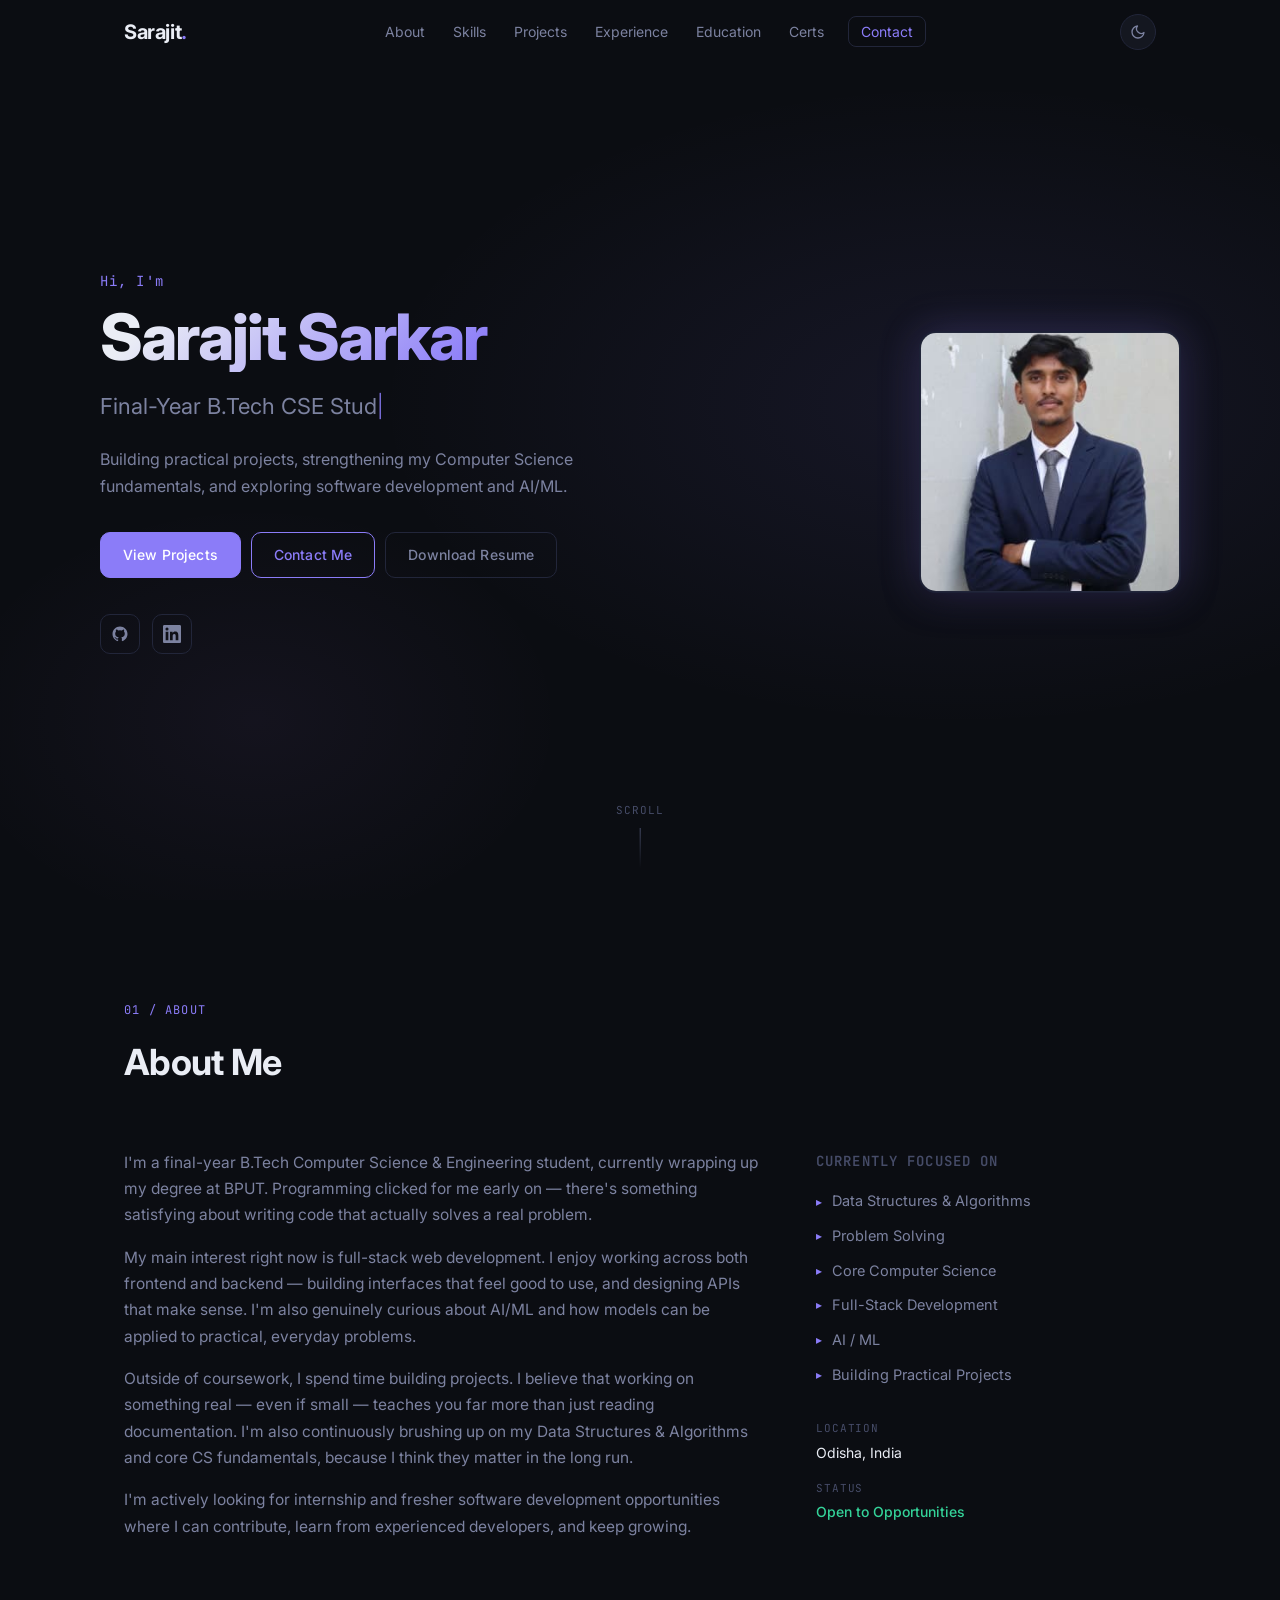
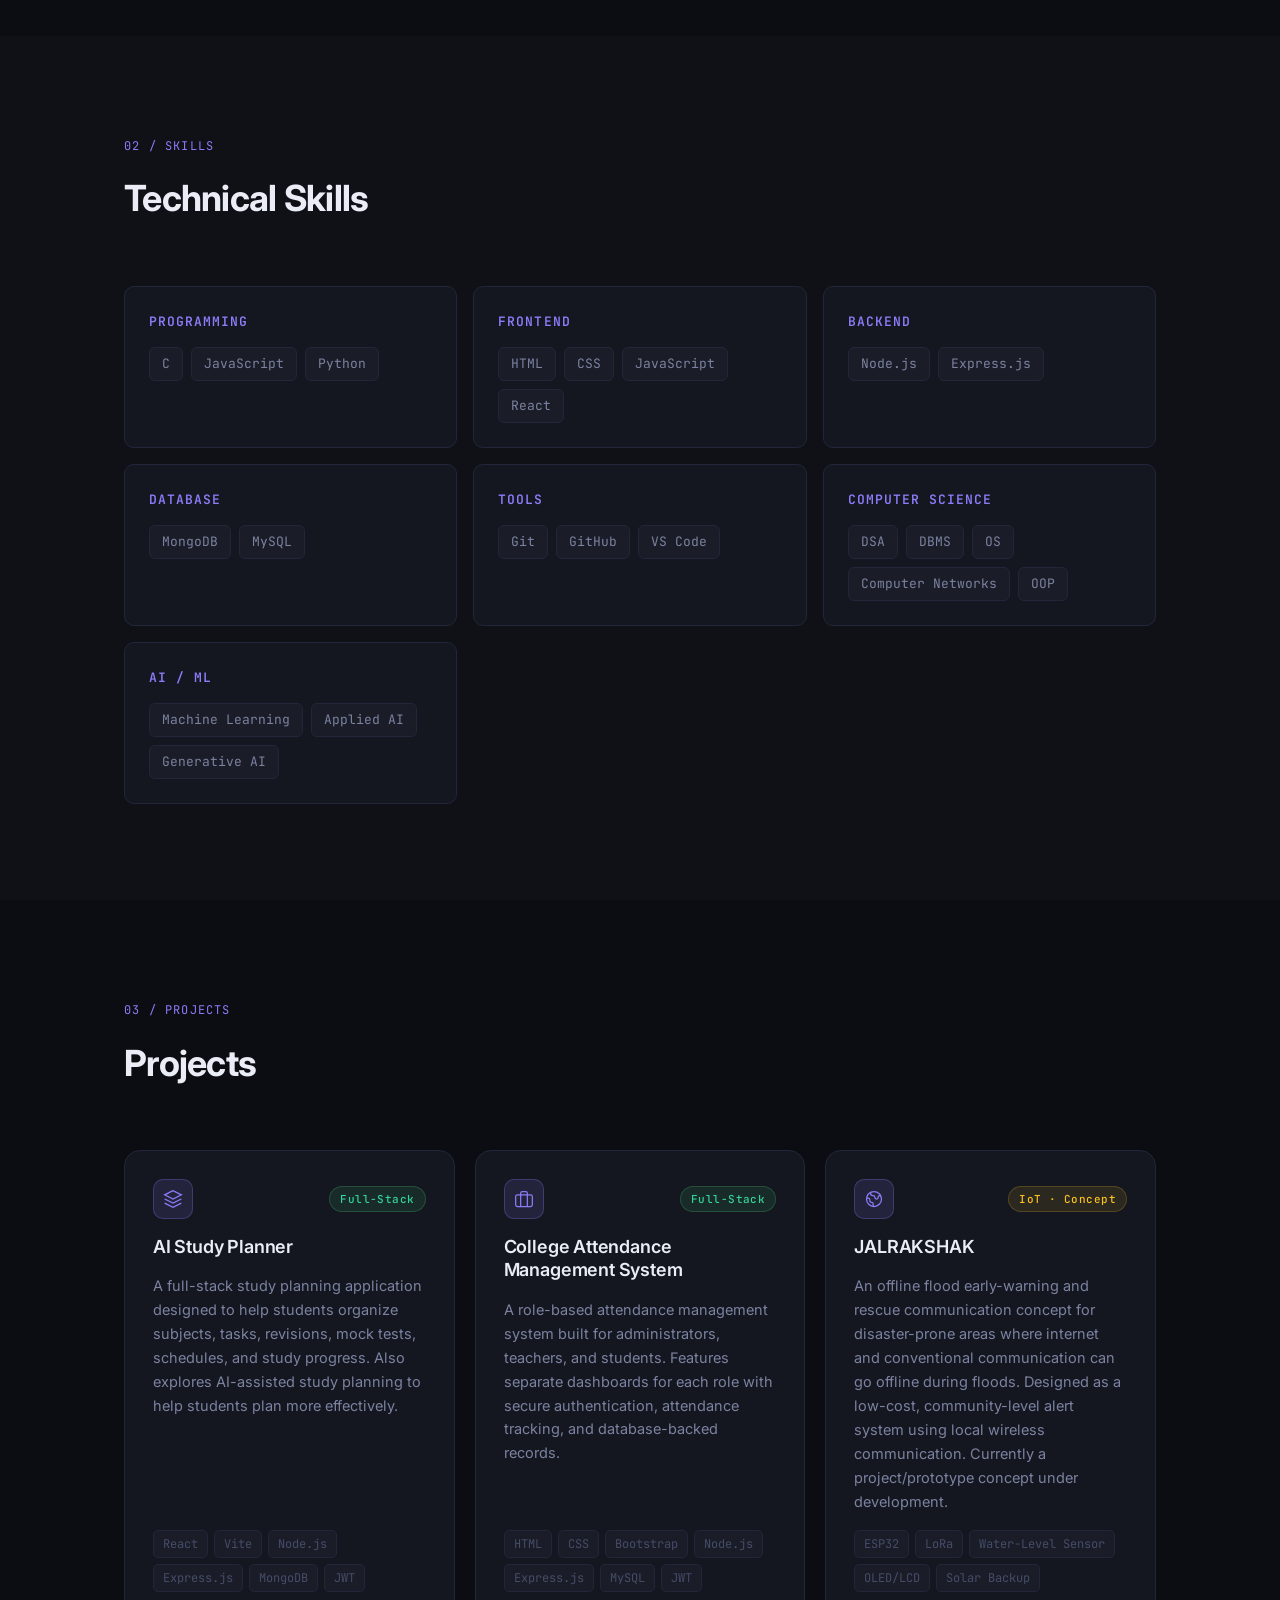
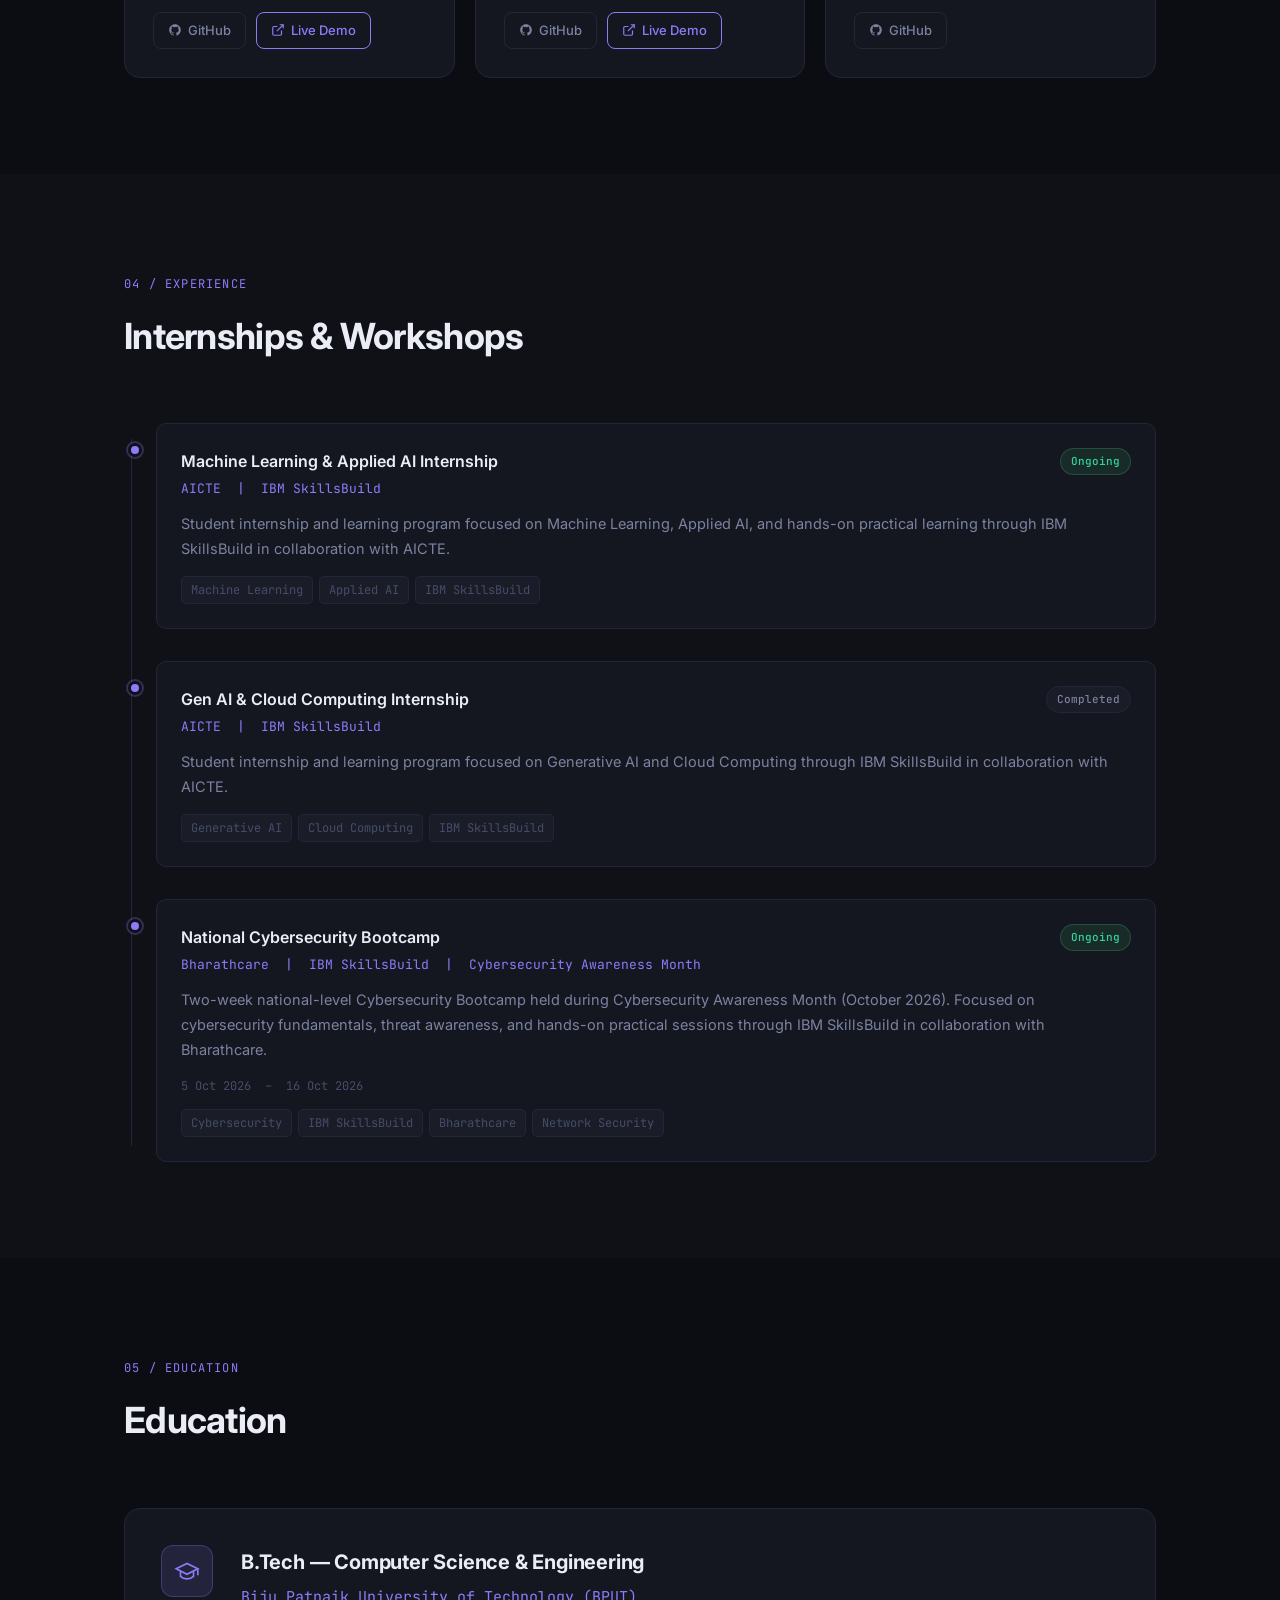
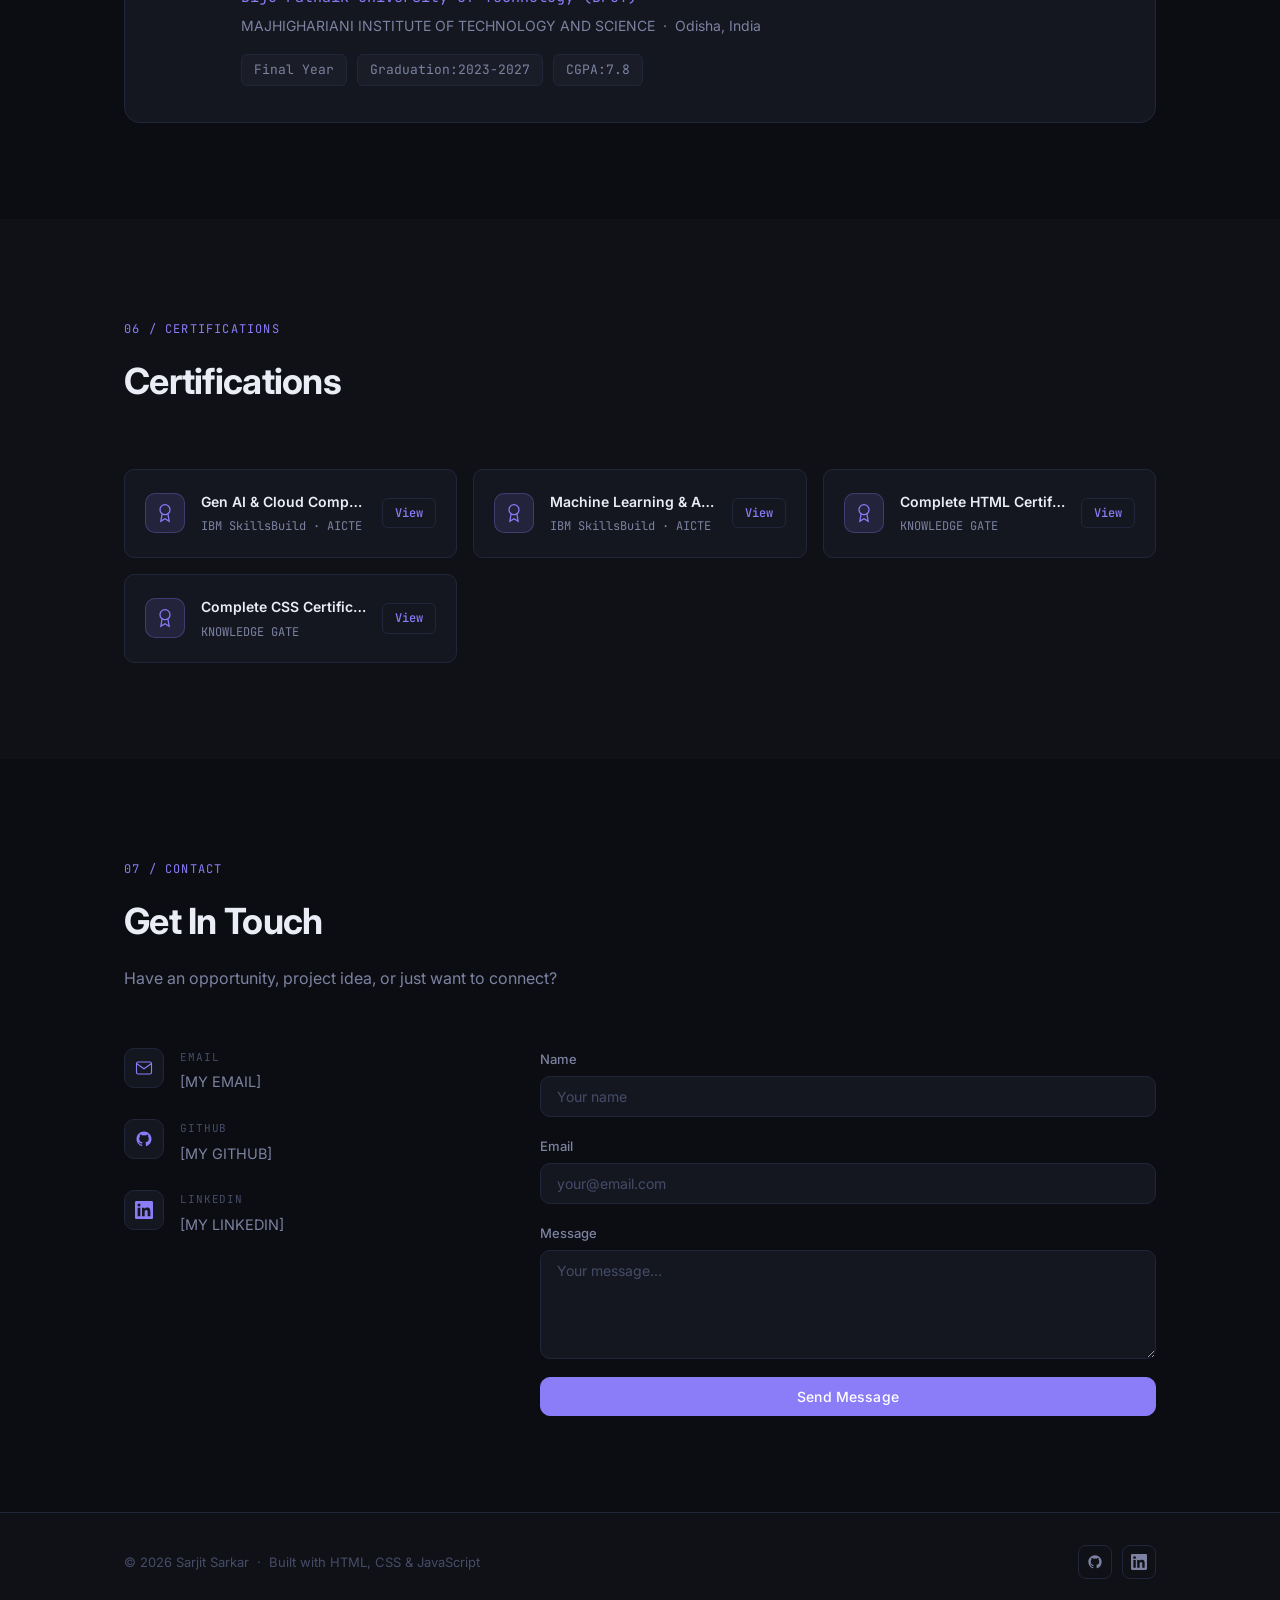
==== commit 3c148767: "certificate added" ====
--- a/index.html
+++ b/index.html
@@ -437,20 +437,20 @@
             <svg viewBox="0 0 24 24" fill="none" stroke="currentColor" stroke-width="1.5"><circle cx="12" cy="8" r="6"/><path d="M15.477 12.89L17 22l-5-3-5 3 1.523-9.11"/></svg>
           </div>
           <div class="cert-info">
-            <h4>[Additional Certification]</h4>
-            <p>[Issuing Organization]</p>
-          </div>
-          <a href="[CERTIFICATE LINK]" target="_blank" rel="noopener" class="cert-link">View</a>
+            <h4>Complete HTML Certification</h4>
+            <p>KNOWLEDGE GATE</p>
+          </div>
+          <a href="https://www.knowledgegate.ai/certificate/D12D3DF1" target="_blank" rel="noopener" class="cert-link">View</a>
         </div>
         <div class="cert-card reveal">
           <div class="cert-icon">
             <svg viewBox="0 0 24 24" fill="none" stroke="currentColor" stroke-width="1.5"><circle cx="12" cy="8" r="6"/><path d="M15.477 12.89L17 22l-5-3-5 3 1.523-9.11"/></svg>
           </div>
           <div class="cert-info">
-            <h4>[Additional Certification]</h4>
-            <p>[Issuing Organization]</p>
-          </div>
-          <a href="[CERTIFICATE LINK]" target="_blank" rel="noopener" class="cert-link">View</a>
+            <h4>Complete CSS Certification</h4>
+            <p>KNOWLEDGE GATE</p>
+          </div>
+          <a href="https://www.knowledgegate.ai/certificate/D800D527" target="_blank" rel="noopener" class="cert-link">View</a>
         </div>
       </div>
     </div>
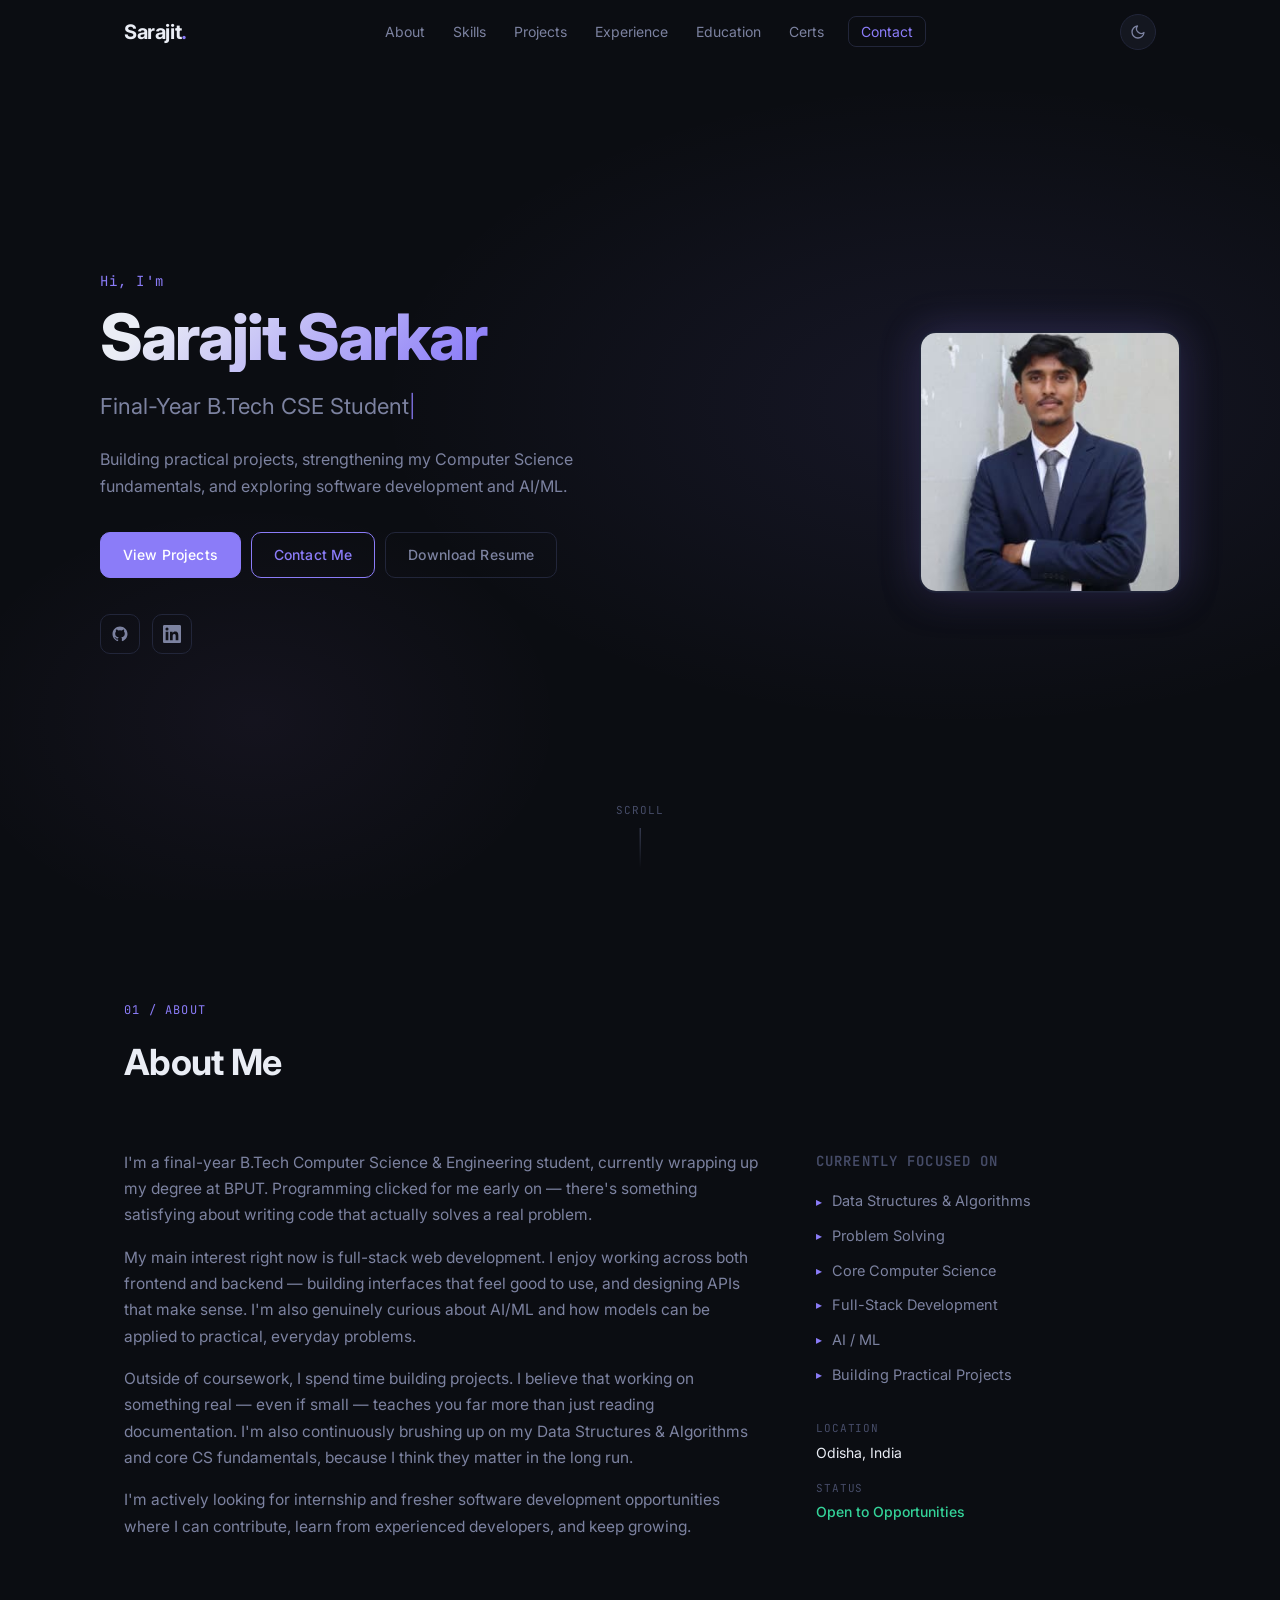
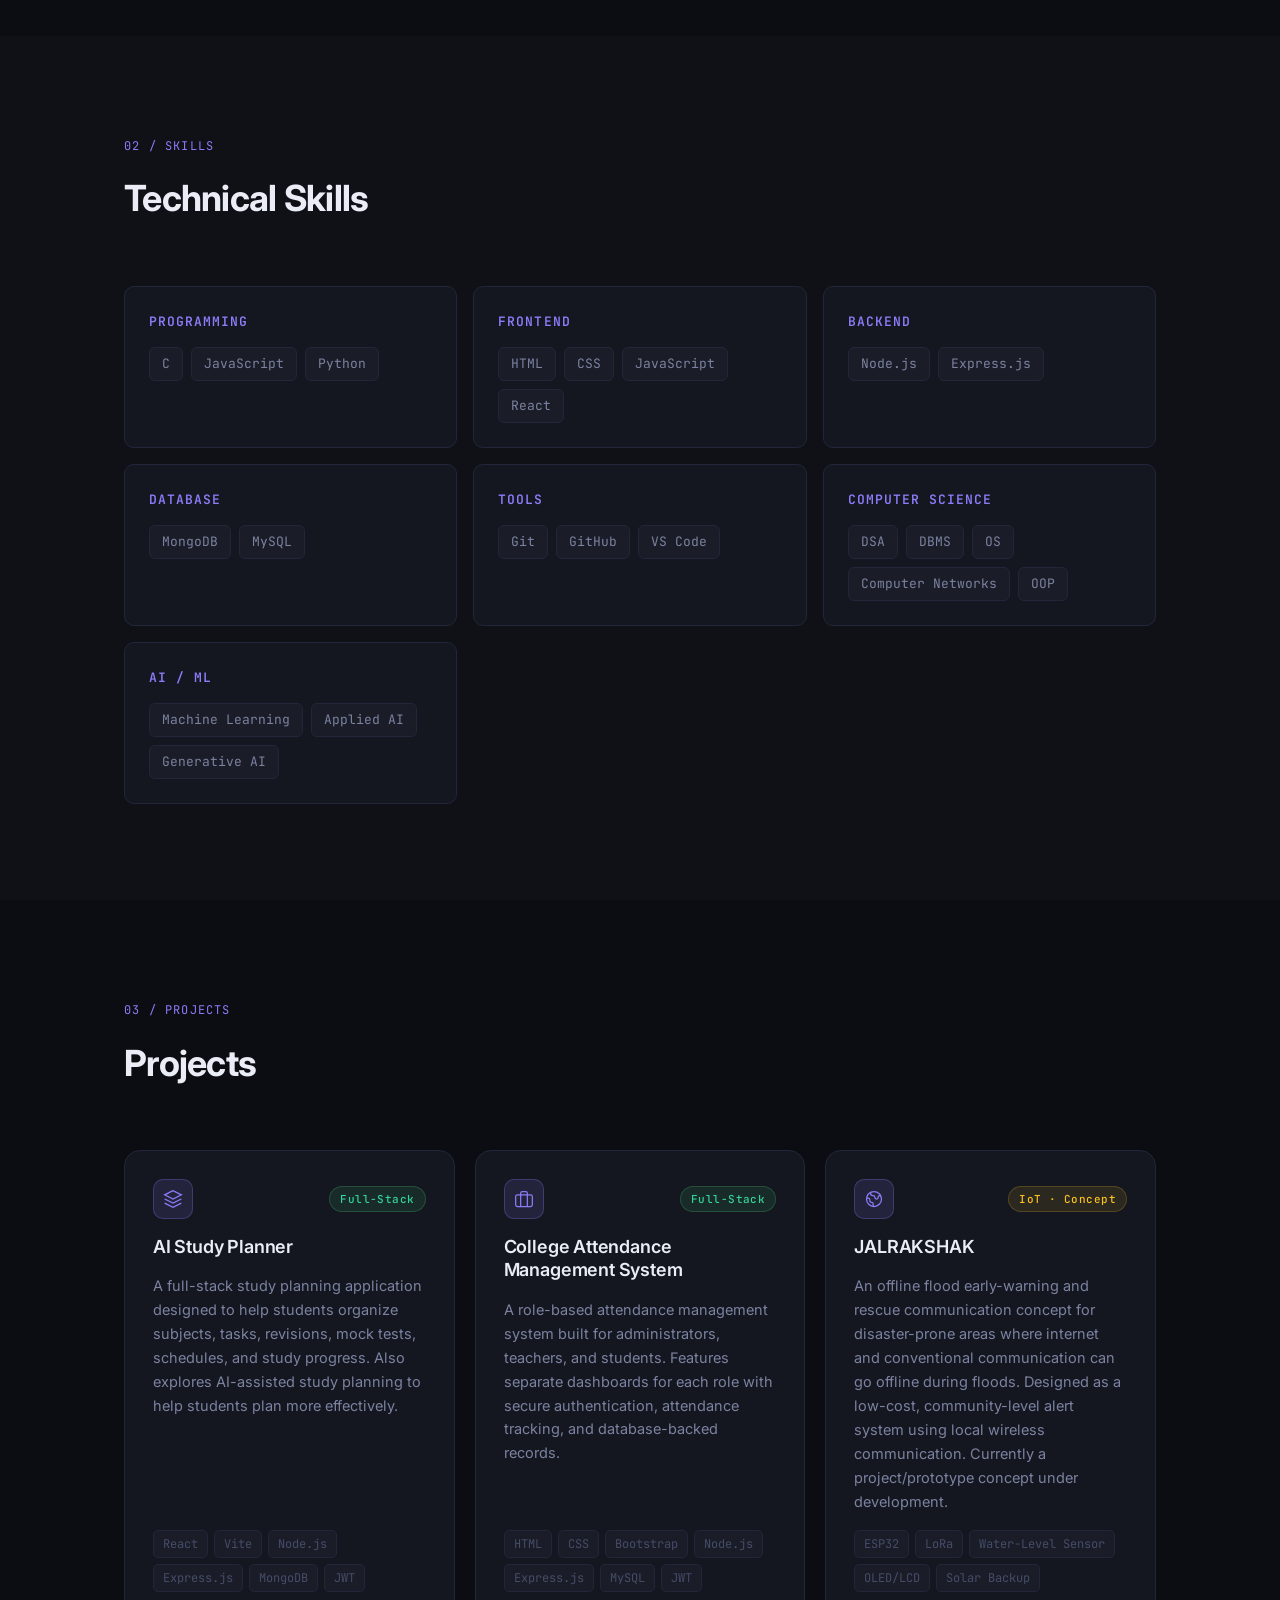
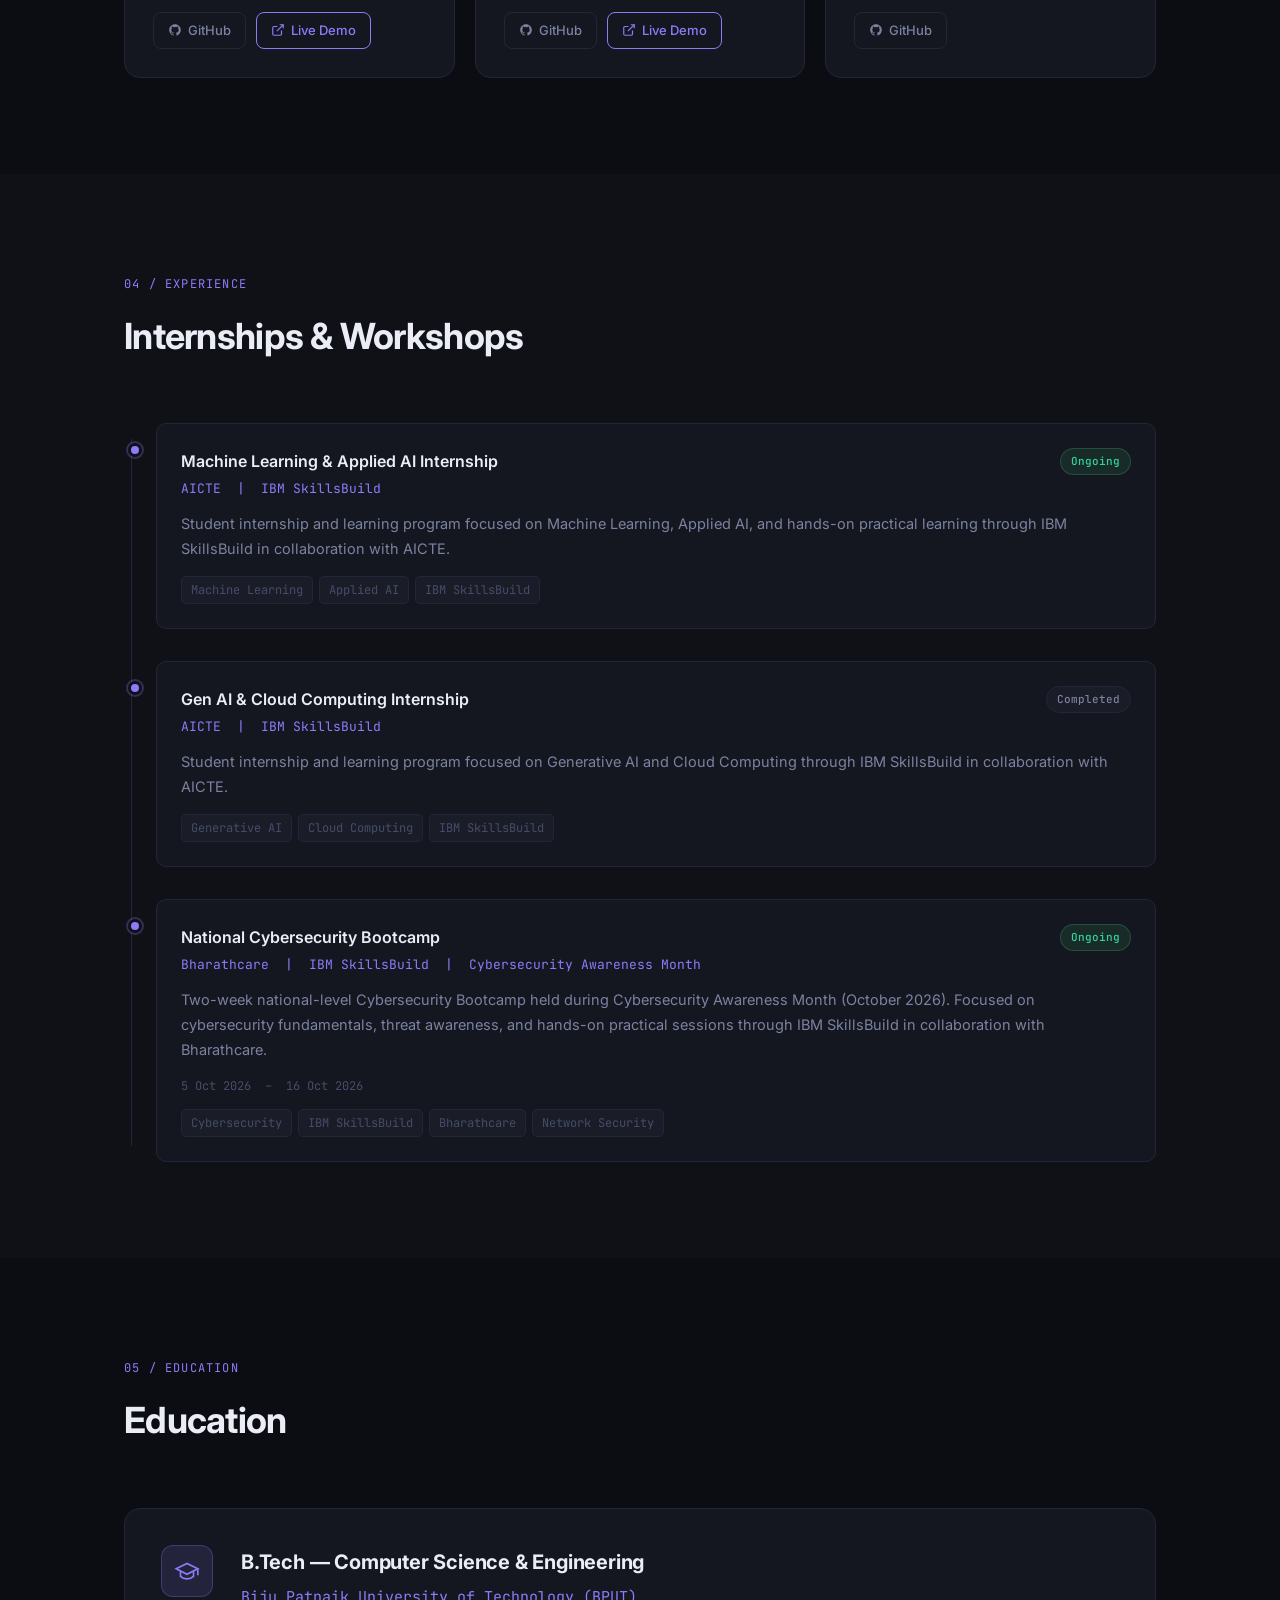
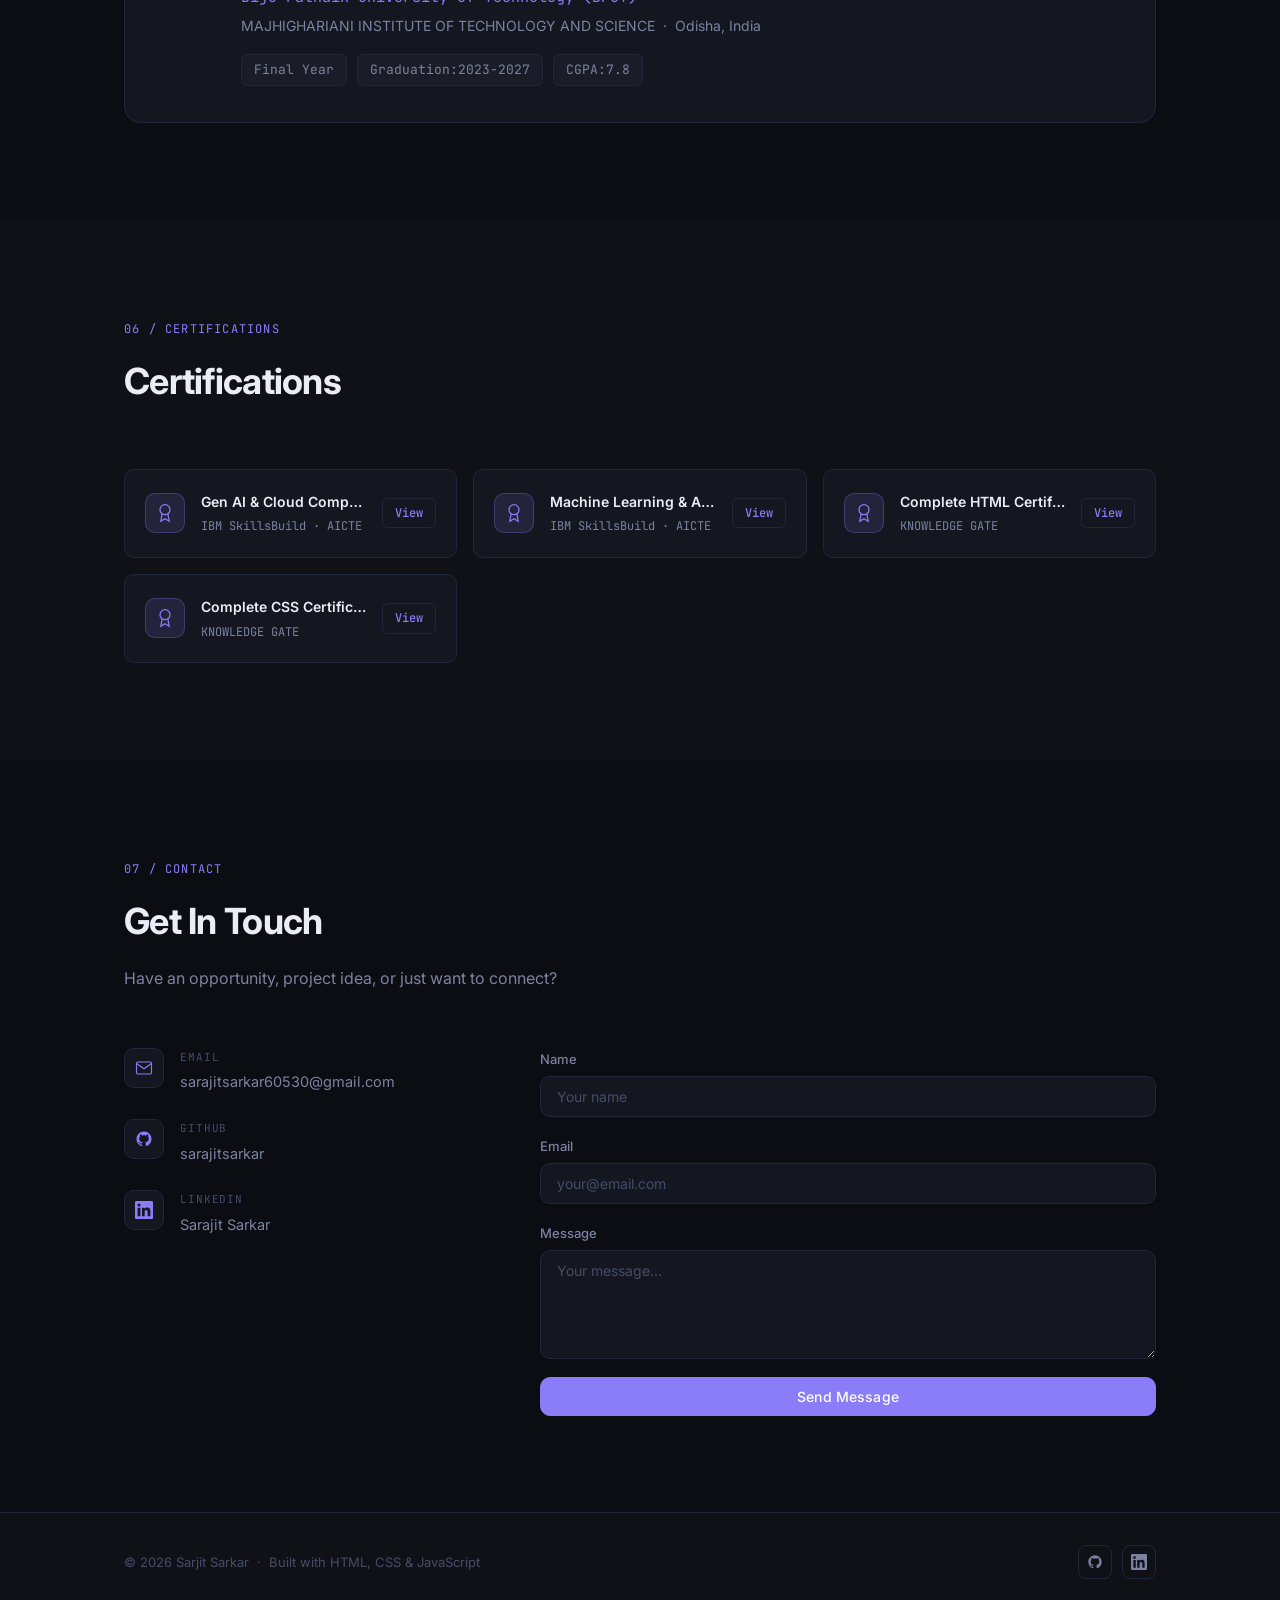
==== commit 55e4df9a: "contact detail update" ====
--- a/index.html
+++ b/index.html
@@ -472,7 +472,7 @@
             </div>
             <div>
               <span class="contact-label">Email</span>
-              <a href="mailto:[EMAIL]" class="contact-value">[MY EMAIL]</a>
+              <a href="mailto:[EMAIL]" class="contact-value">sarajitsarkar60530@gmail.com</a>
             </div>
           </div>
           <div class="contact-item">
@@ -480,8 +480,8 @@
               <svg viewBox="0 0 24 24" fill="currentColor"><path d="M12 2C6.477 2 2 6.477 2 12c0 4.418 2.865 8.166 6.839 9.489.5.092.682-.217.682-.482 0-.237-.009-.868-.014-1.703-2.782.604-3.369-1.341-3.369-1.341-.454-1.155-1.11-1.462-1.11-1.462-.908-.62.069-.608.069-.608 1.003.07 1.531 1.03 1.531 1.03.892 1.529 2.341 1.087 2.91.832.092-.647.35-1.088.636-1.338-2.22-.253-4.555-1.11-4.555-4.943 0-1.091.39-1.984 1.029-2.683-.103-.253-.446-1.27.098-2.647 0 0 .84-.269 2.75 1.025A9.578 9.578 0 0 1 12 6.836a9.59 9.59 0 0 1 2.504.337c1.909-1.294 2.747-1.025 2.747-1.025.546 1.377.202 2.394.1 2.647.64.699 1.028 1.592 1.028 2.683 0 3.842-2.339 4.687-4.566 4.935.359.309.678.919.678 1.852 0 1.336-.012 2.415-.012 2.744 0 .267.18.578.688.48C19.138 20.163 22 16.418 22 12c0-5.523-4.477-10-10-10z"/></svg>
             </div>
             <div>
-              <span class="contact-label">GitHub</span>
-              <a href="[GITHUB LINK]" target="_blank" rel="noopener" class="contact-value">[MY GITHUB]</a>
+              <span class="contact-label">GITHUB</span>
+              <a href="https://github.com/sarajitsarkar" target="_blank" rel="noopener" class="contact-value">sarajitsarkar</a>
             </div>
           </div>
           <div class="contact-item">
@@ -490,7 +490,7 @@
             </div>
             <div>
               <span class="contact-label">LinkedIn</span>
-              <a href="[LINKEDIN LINK]" target="_blank" rel="noopener" class="contact-value">[MY LINKEDIN]</a>
+              <a href="https://www.linkedin.com/in/sarajit-sarkar" target="_blank" rel="noopener" class="contact-value">Sarajit Sarkar</a>
             </div>
           </div>
         </div>
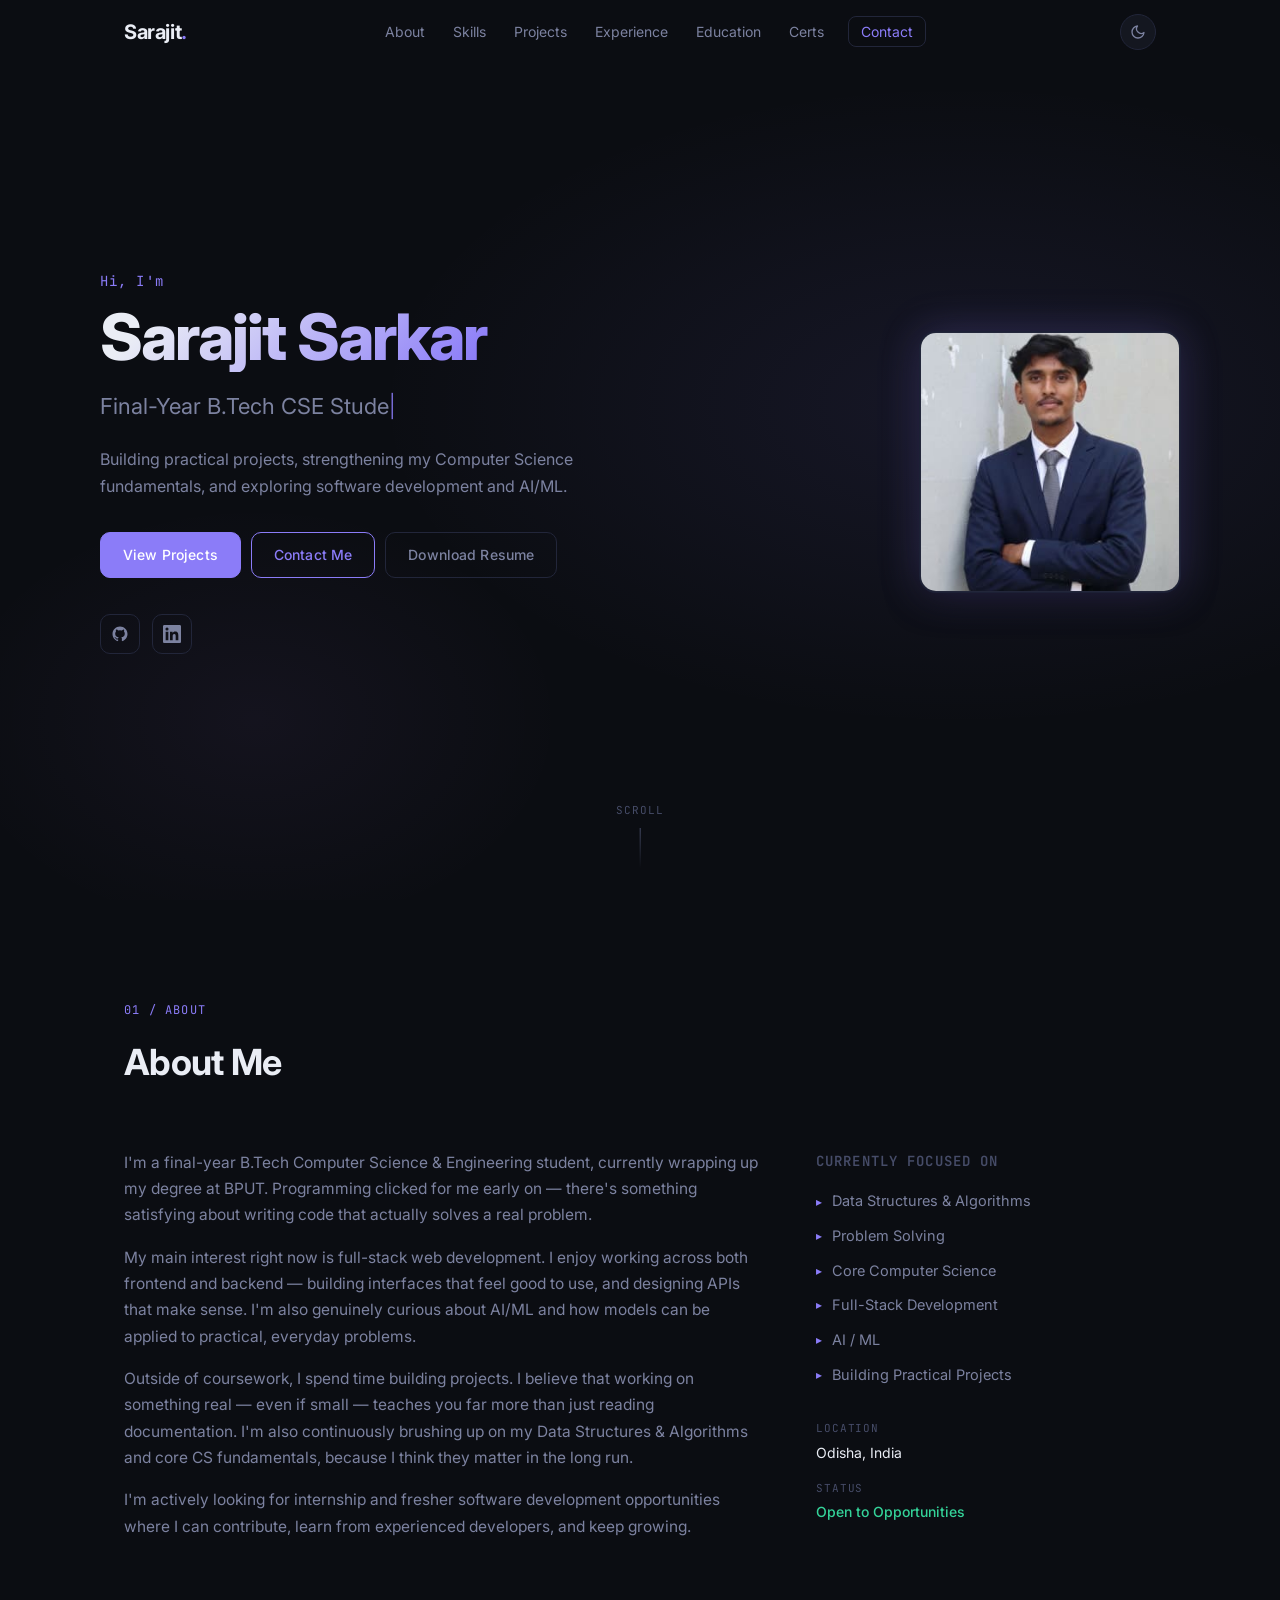
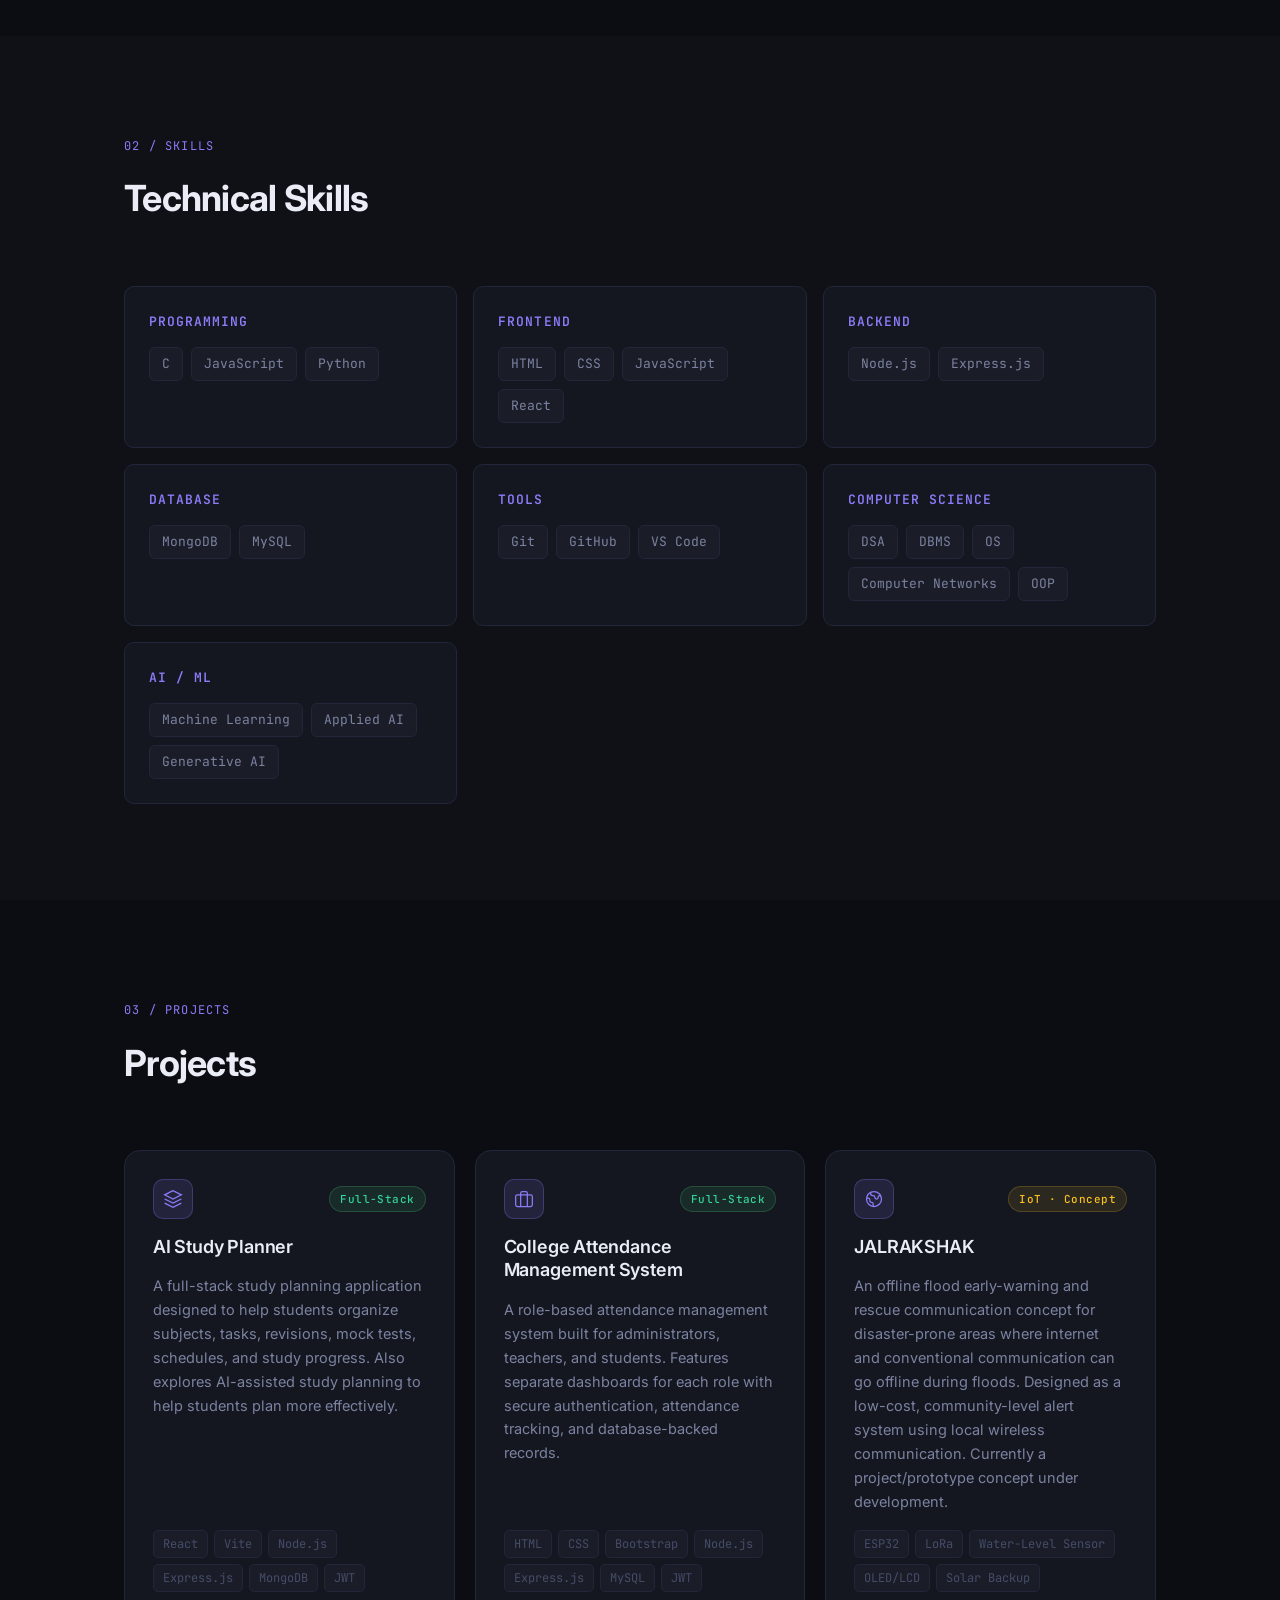
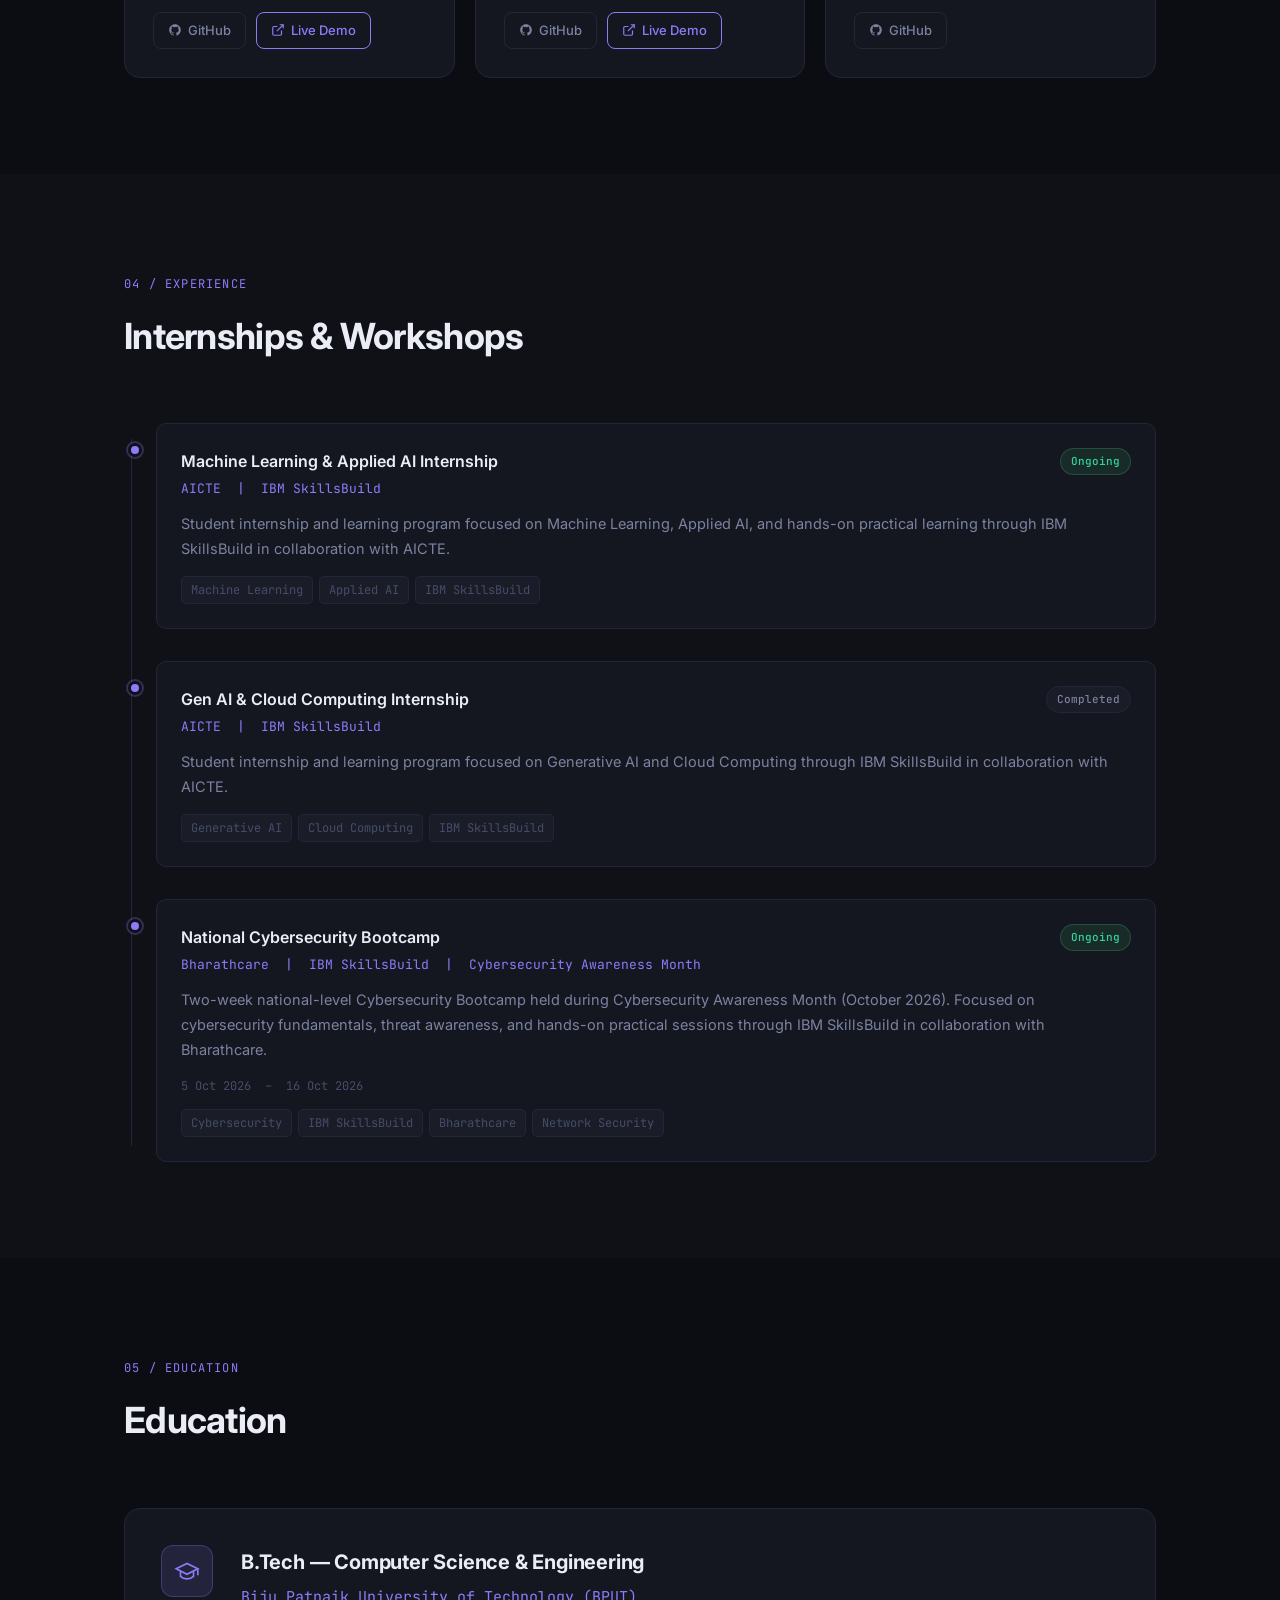
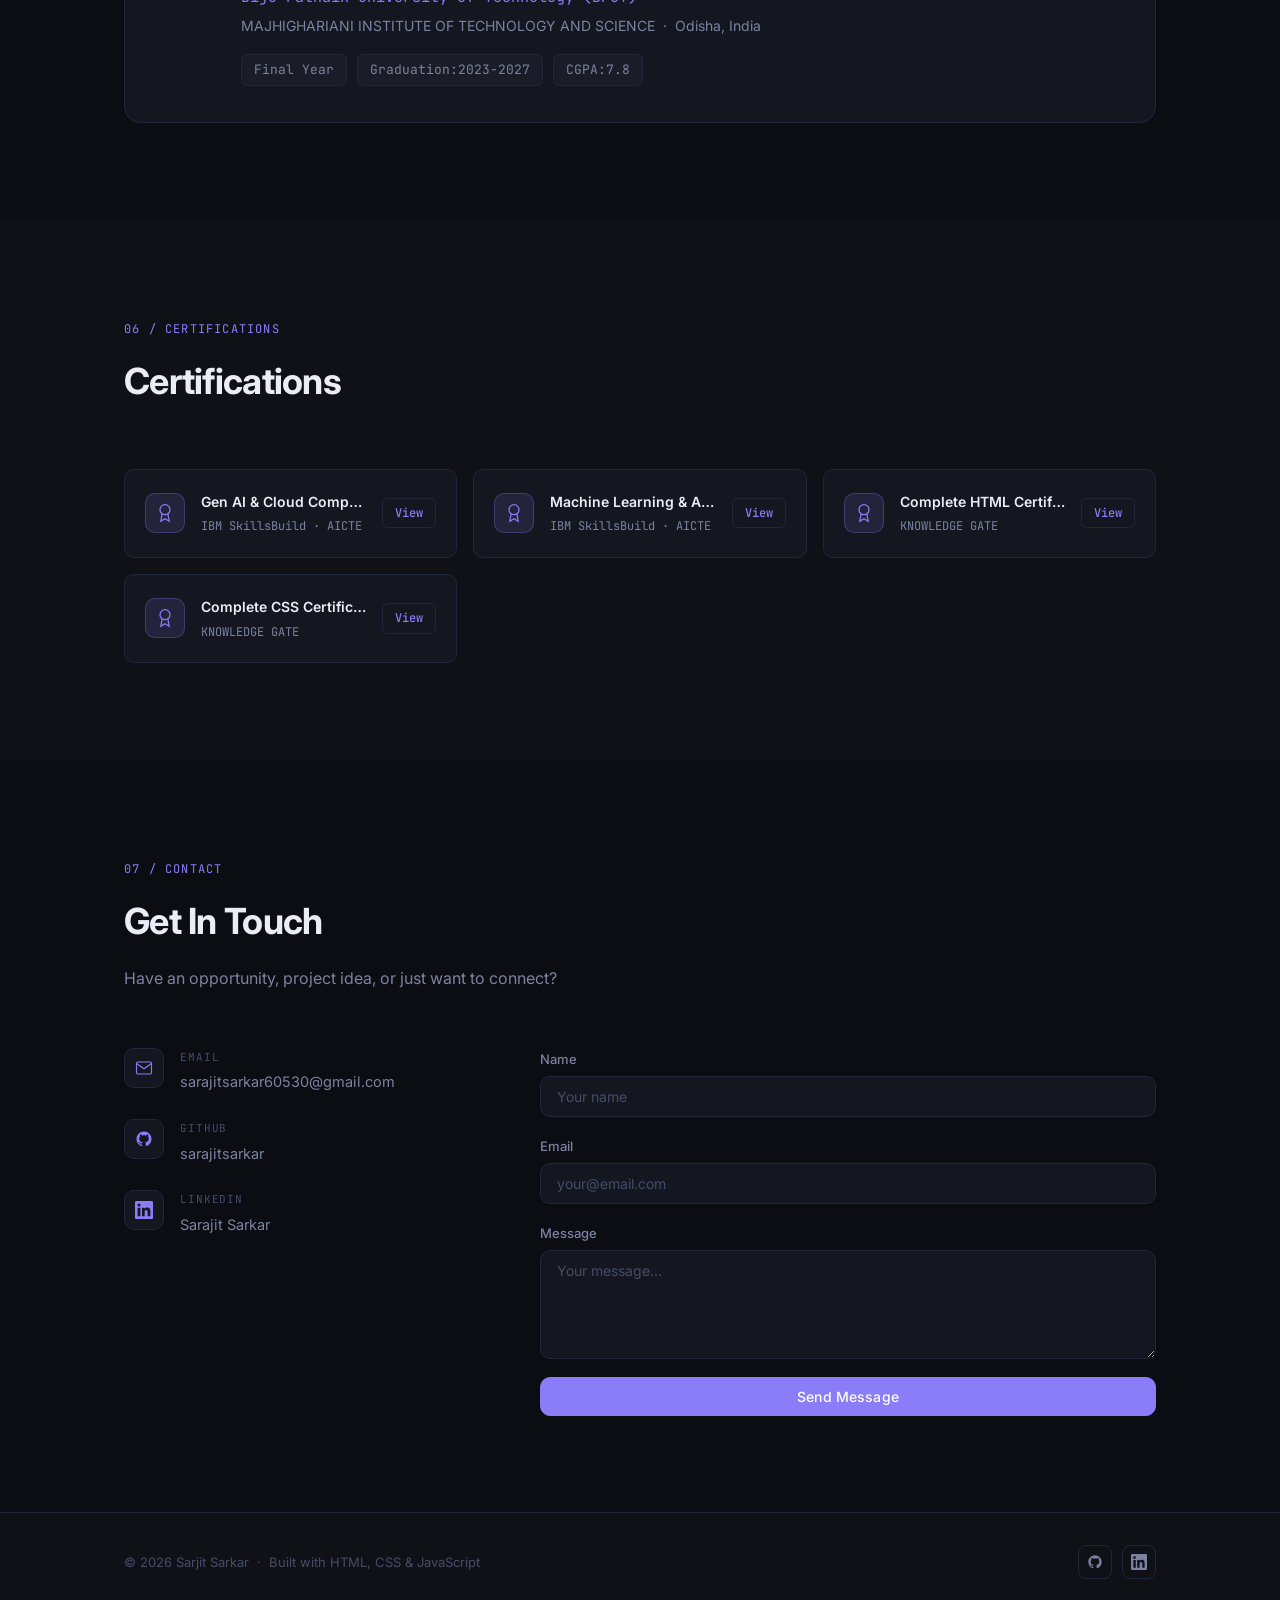
==== commit 84deb28b: "footer update" ====
--- a/index.html
+++ b/index.html
@@ -519,10 +519,10 @@
       <div class="footer-inner">
         <p class="footer-copy">© 2026 Sarjit Sarkar &nbsp;·&nbsp; Built with HTML, CSS &amp; JavaScript</p>
         <div class="footer-socials">
-          <a href="[GITHUB LINK]" target="_blank" rel="noopener" aria-label="GitHub">
+          <a href="https://github.com/sarajitsarkar" target="_blank" rel="noopener" aria-label="GitHub">
             <svg viewBox="0 0 24 24" fill="currentColor"><path d="M12 2C6.477 2 2 6.477 2 12c0 4.418 2.865 8.166 6.839 9.489.5.092.682-.217.682-.482 0-.237-.009-.868-.014-1.703-2.782.604-3.369-1.341-3.369-1.341-.454-1.155-1.11-1.462-1.11-1.462-.908-.62.069-.608.069-.608 1.003.07 1.531 1.03 1.531 1.03.892 1.529 2.341 1.087 2.91.832.092-.647.35-1.088.636-1.338-2.22-.253-4.555-1.11-4.555-4.943 0-1.091.39-1.984 1.029-2.683-.103-.253-.446-1.27.098-2.647 0 0 .84-.269 2.75 1.025A9.578 9.578 0 0 1 12 6.836a9.59 9.59 0 0 1 2.504.337c1.909-1.294 2.747-1.025 2.747-1.025.546 1.377.202 2.394.1 2.647.64.699 1.028 1.592 1.028 2.683 0 3.842-2.339 4.687-4.566 4.935.359.309.678.919.678 1.852 0 1.336-.012 2.415-.012 2.744 0 .267.18.578.688.48C19.138 20.163 22 16.418 22 12c0-5.523-4.477-10-10-10z"/></svg>
           </a>
-          <a href="[LINKEDIN LINK]" target="_blank" rel="noopener" aria-label="LinkedIn">
+          <a href="https://www.linkedin.com/in/sarajit-sarkar" target="_blank" rel="noopener" aria-label="LinkedIn">
             <svg viewBox="0 0 24 24" fill="currentColor"><path d="M20.447 20.452h-3.554v-5.569c0-1.328-.027-3.037-1.852-3.037-1.853 0-2.136 1.445-2.136 2.939v5.667H9.351V9h3.414v1.561h.046c.477-.9 1.637-1.85 3.37-1.85 3.601 0 4.267 2.37 4.267 5.455v6.286zM5.337 7.433a2.062 2.062 0 0 1-2.063-2.065 2.064 2.064 0 1 1 2.063 2.065zm1.782 13.019H3.555V9h3.564v11.452zM22.225 0H1.771C.792 0 0 .774 0 1.729v20.542C0 23.227.792 24 1.771 24h20.451C23.2 24 24 23.227 24 22.271V1.729C24 .774 23.2 0 22.222 0h.003z"/></svg>
           </a>
         </div>
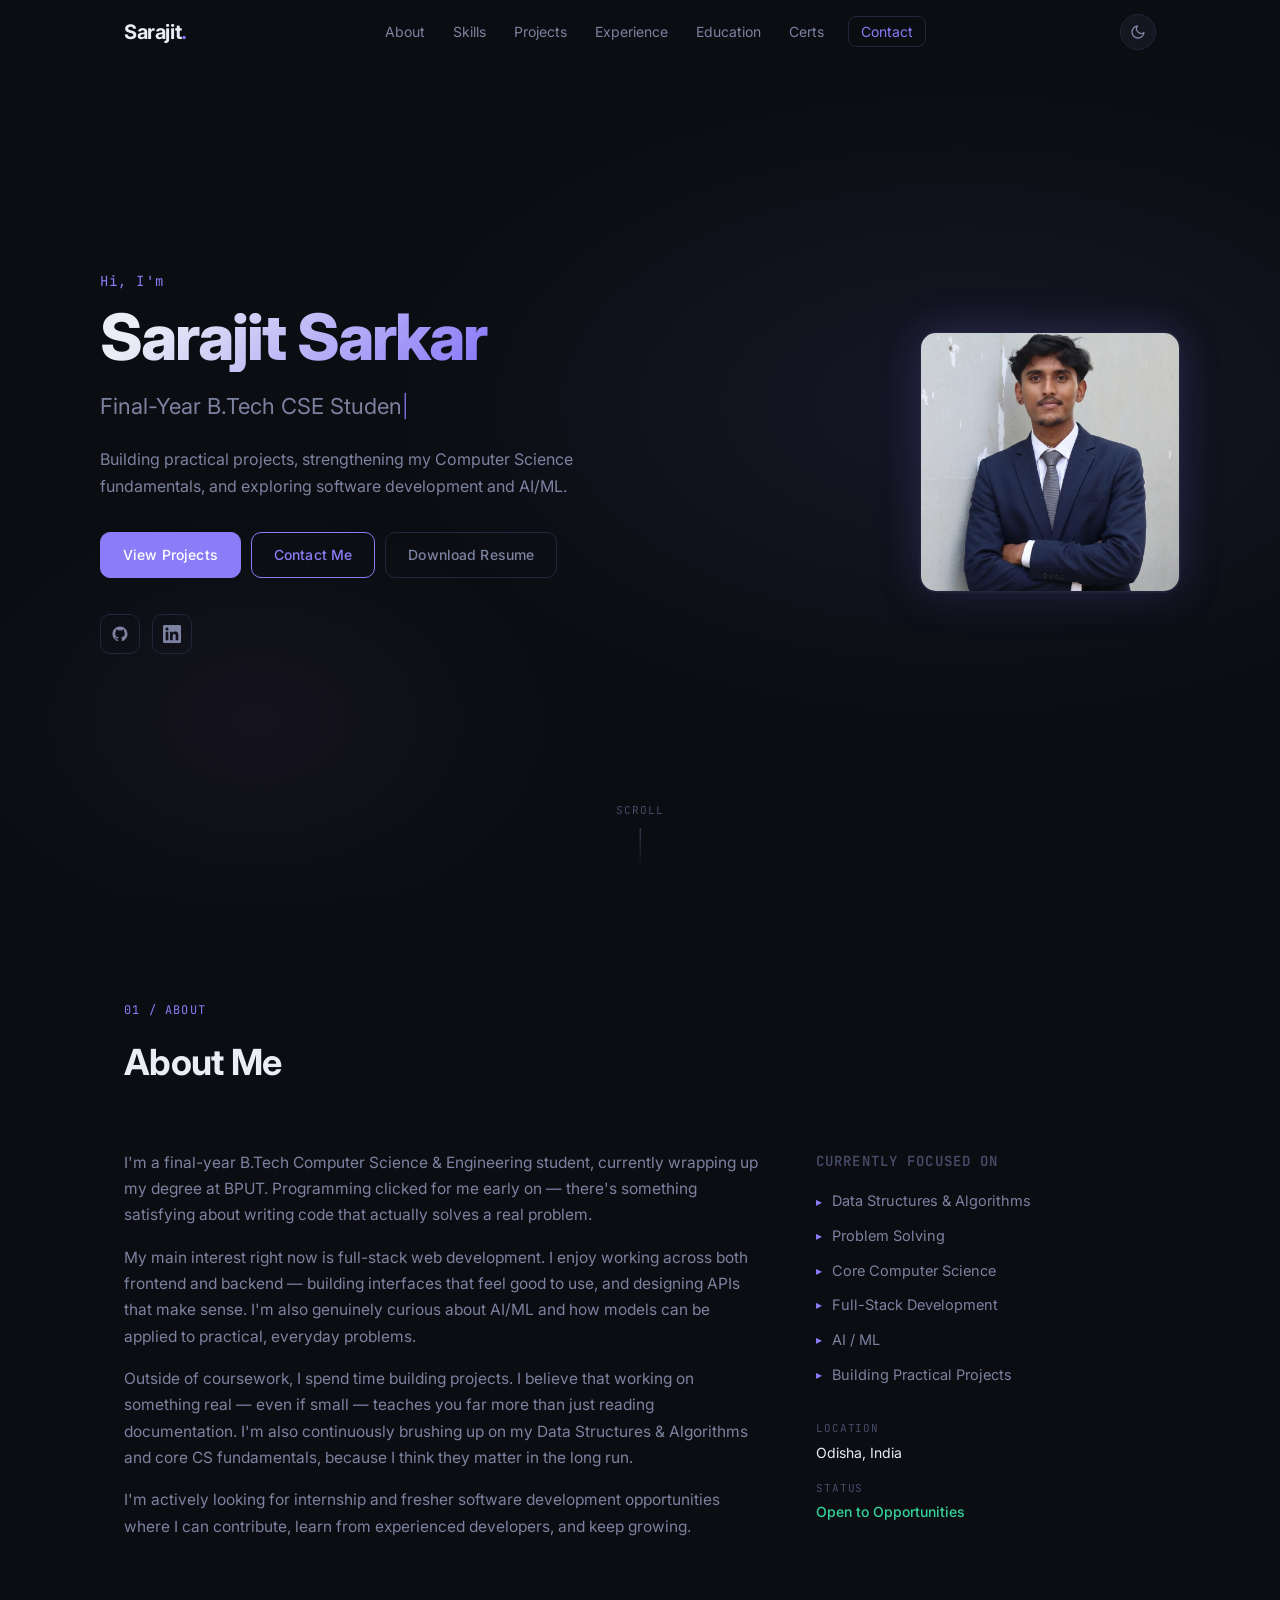
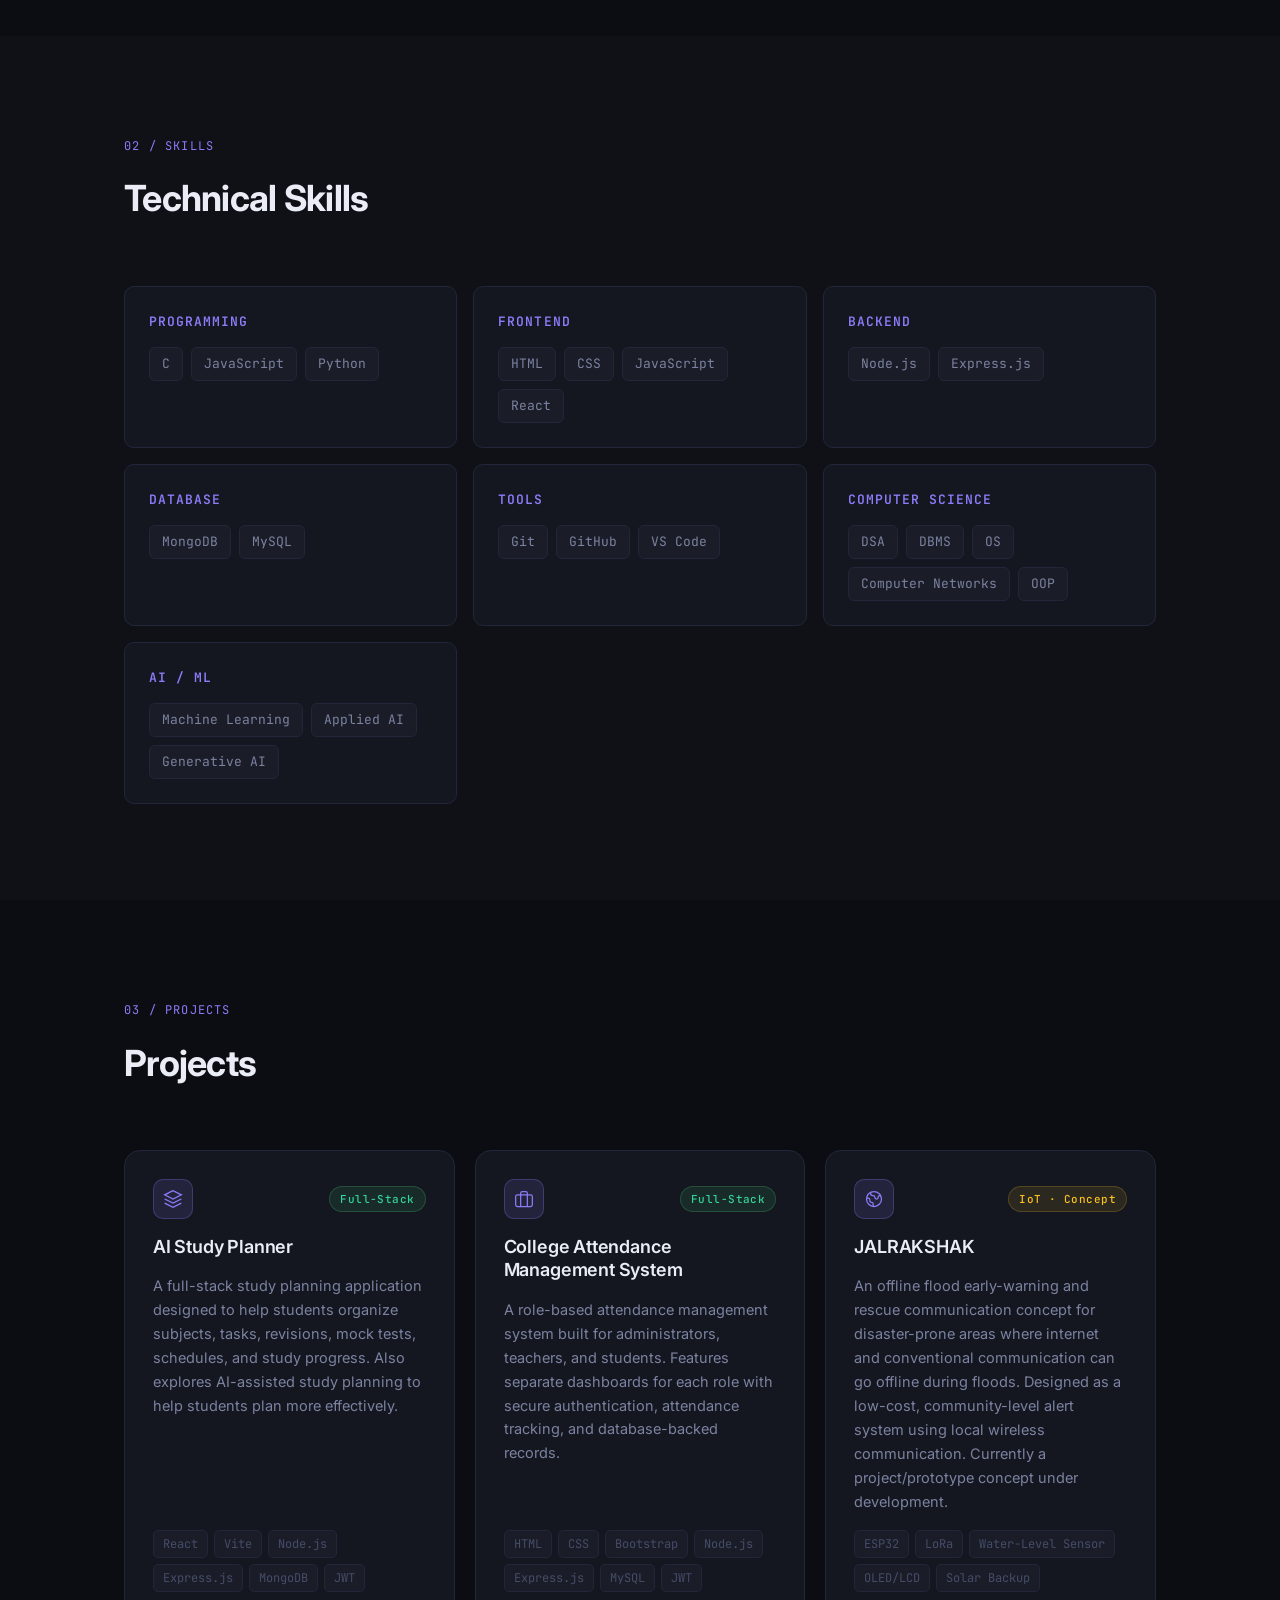
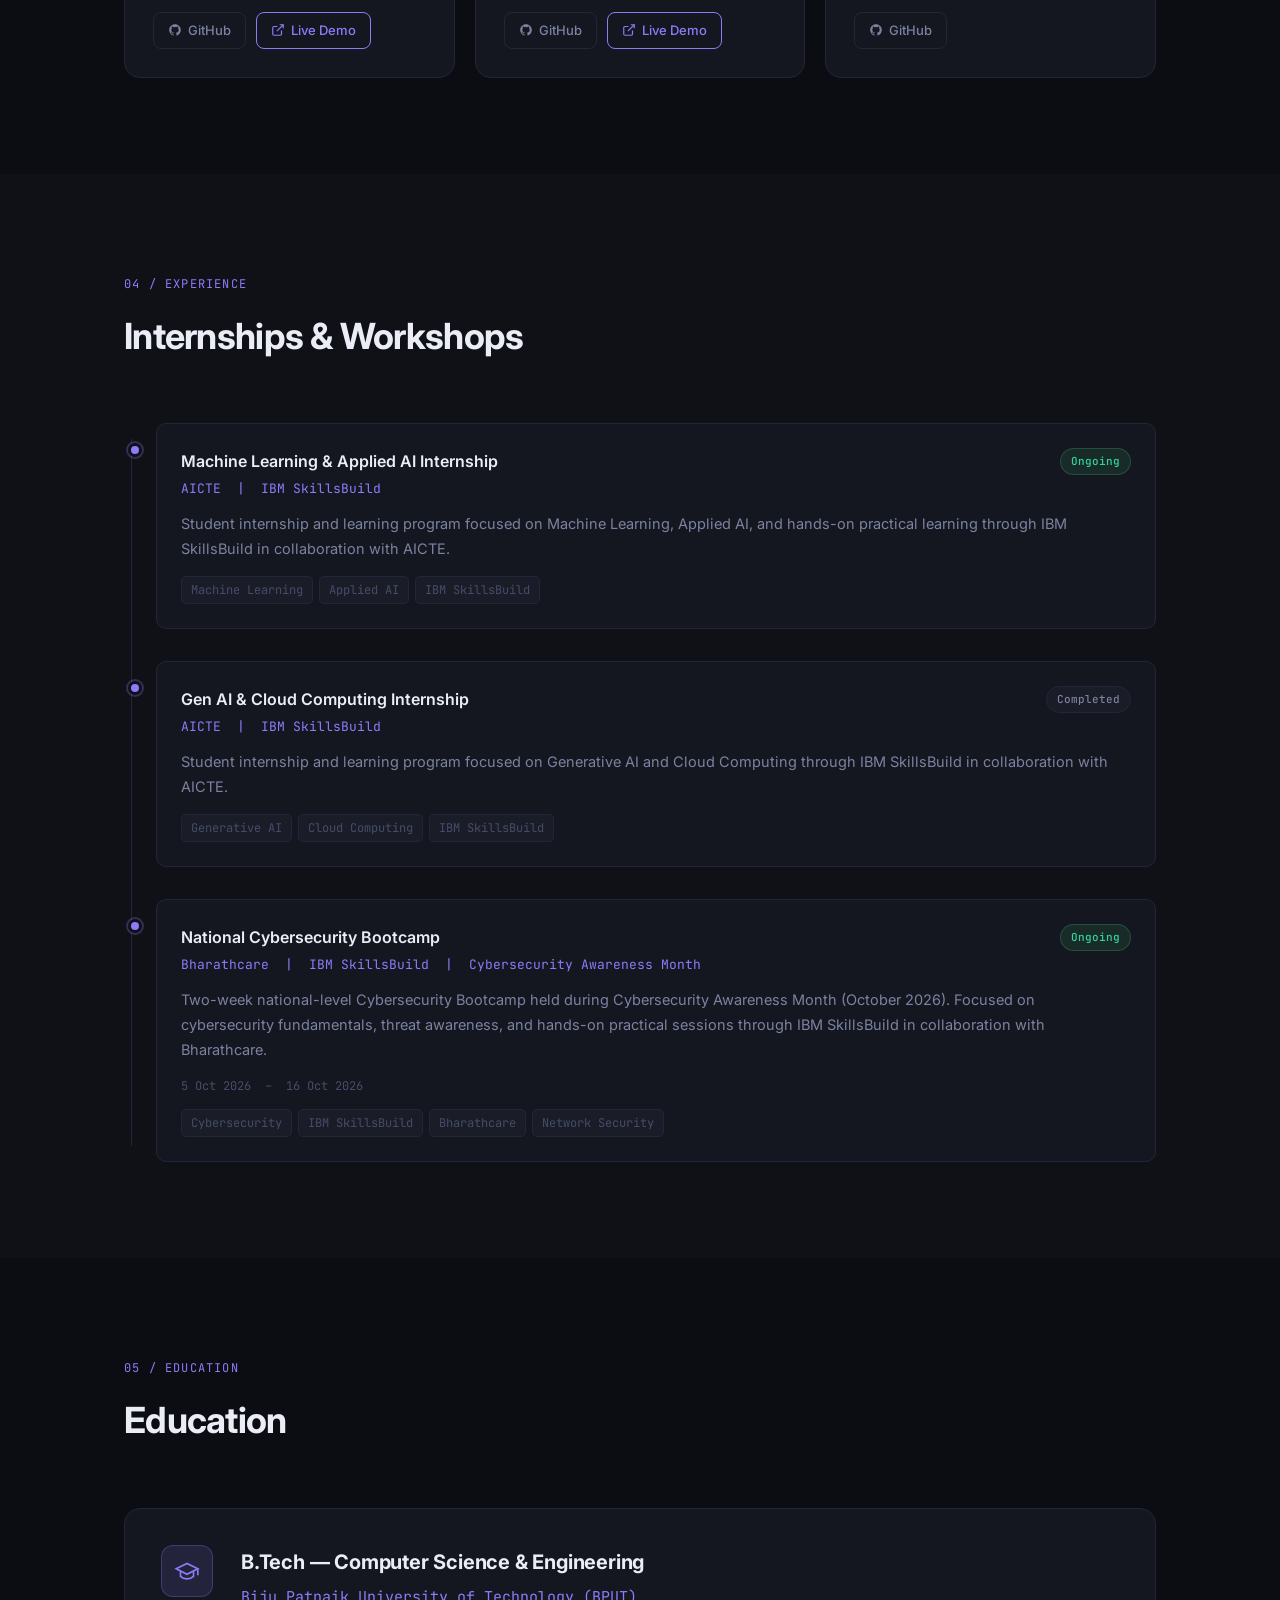
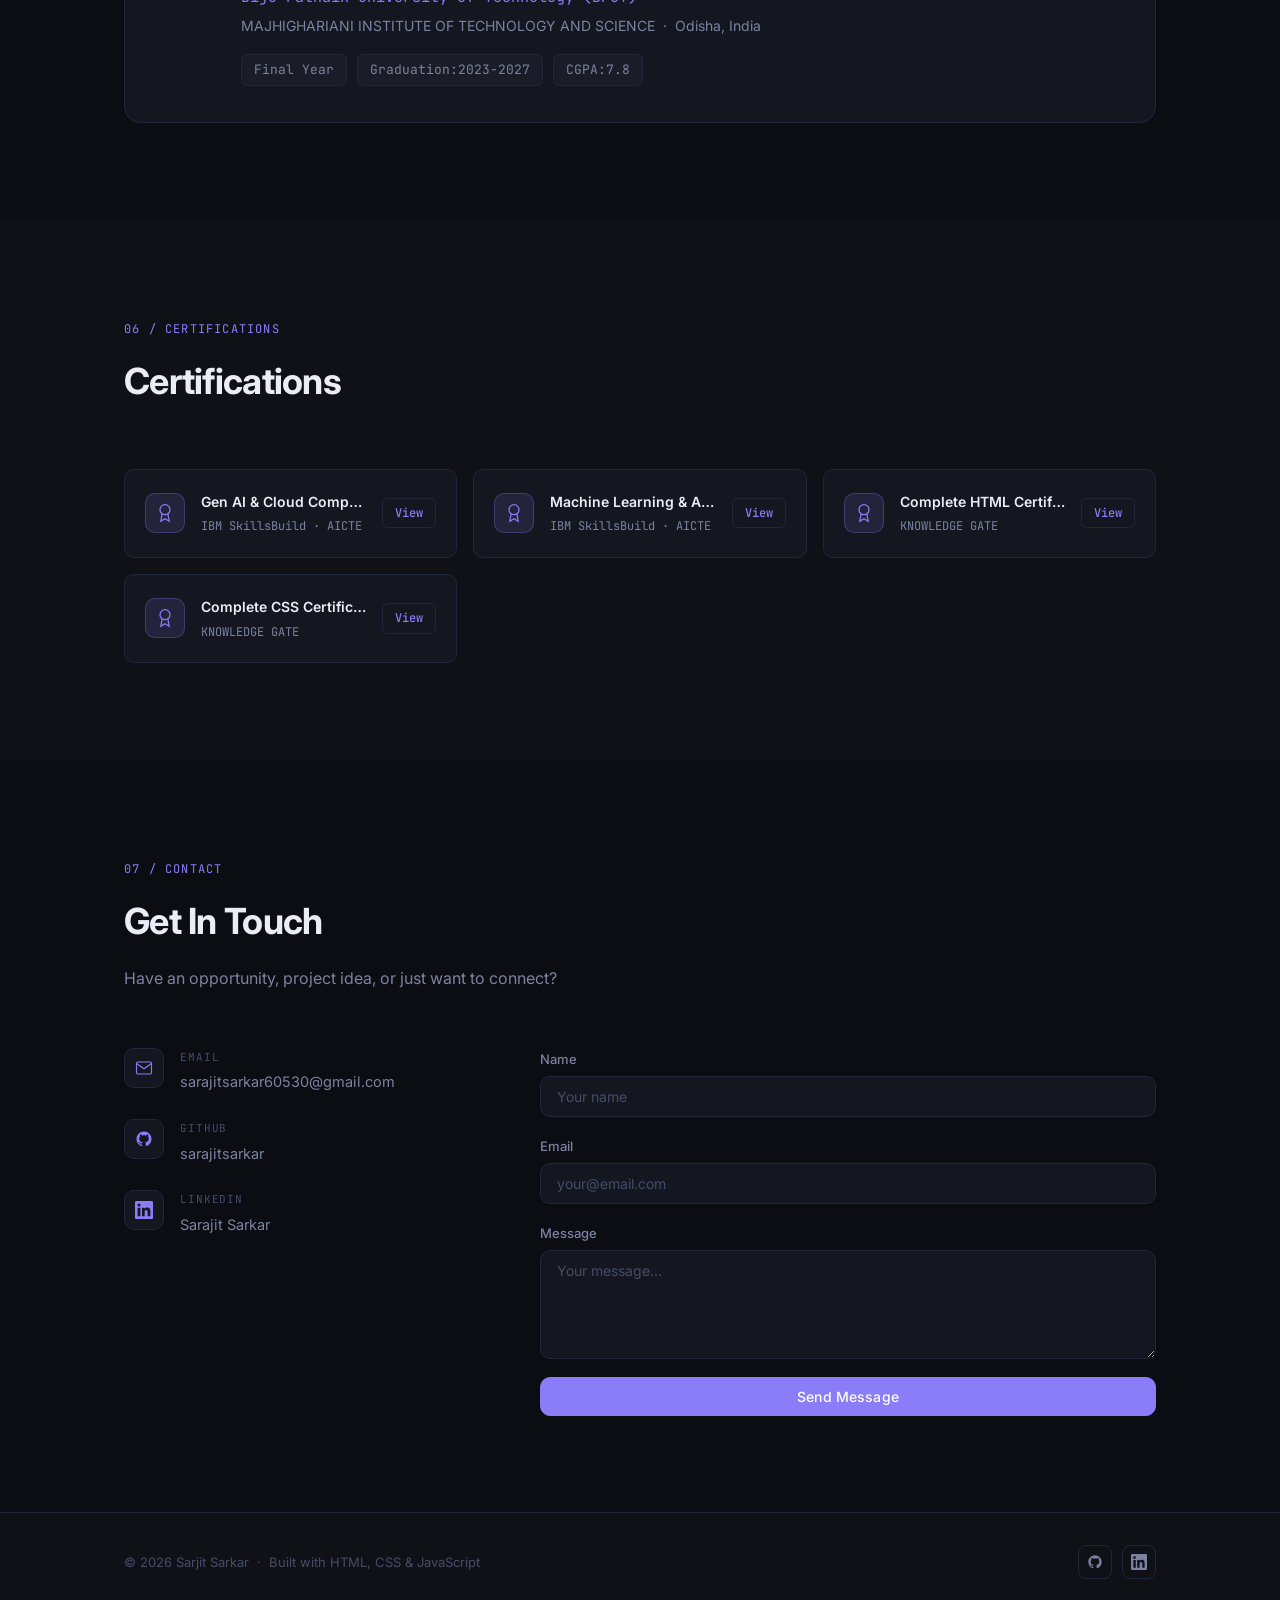
==== commit fe9f8144: "email update in contact" ====
--- a/index.html
+++ b/index.html
@@ -472,7 +472,7 @@
             </div>
             <div>
               <span class="contact-label">Email</span>
-              <a href="mailto:[EMAIL]" class="contact-value">sarajitsarkar60530@gmail.com</a>
+              <a href="mailto:sarajitsarkar60530@gmail.com" class="contact-value">sarajitsarkar60530@gmail.com</a>
             </div>
           </div>
           <div class="contact-item">
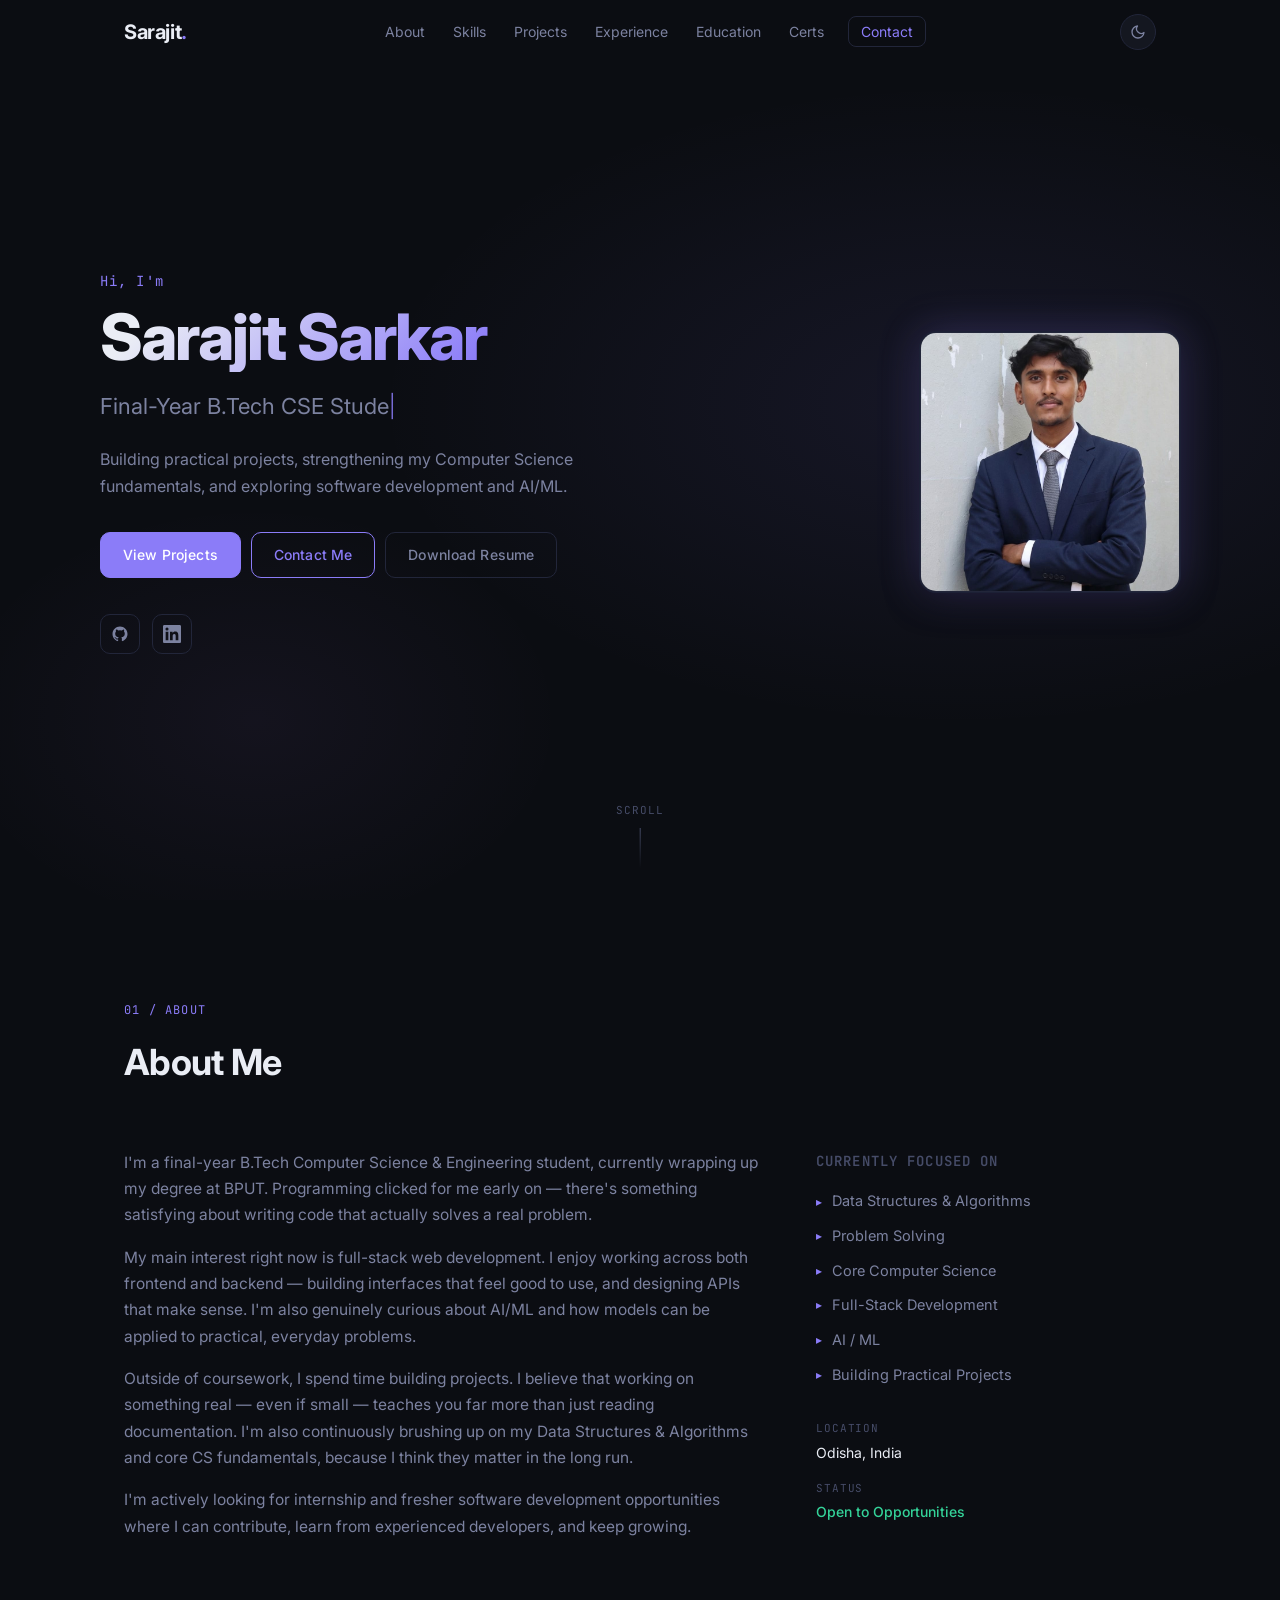
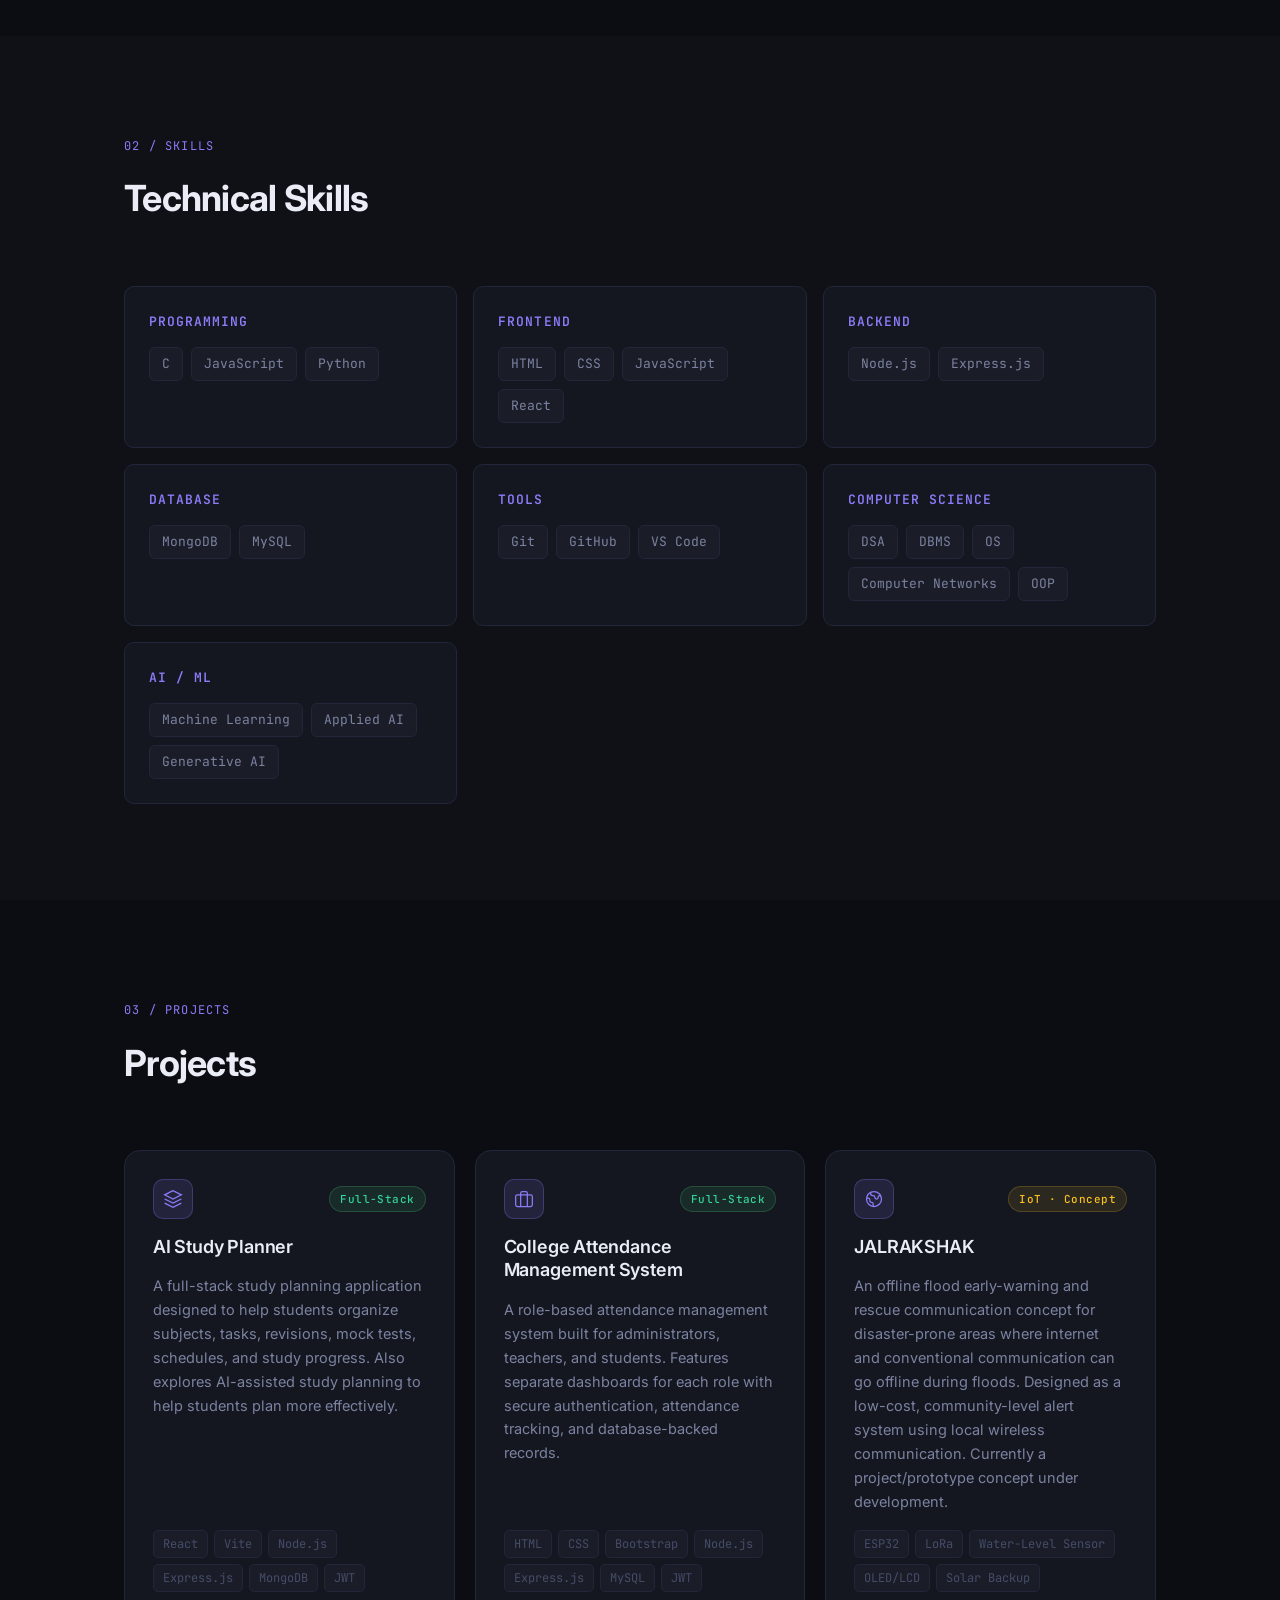
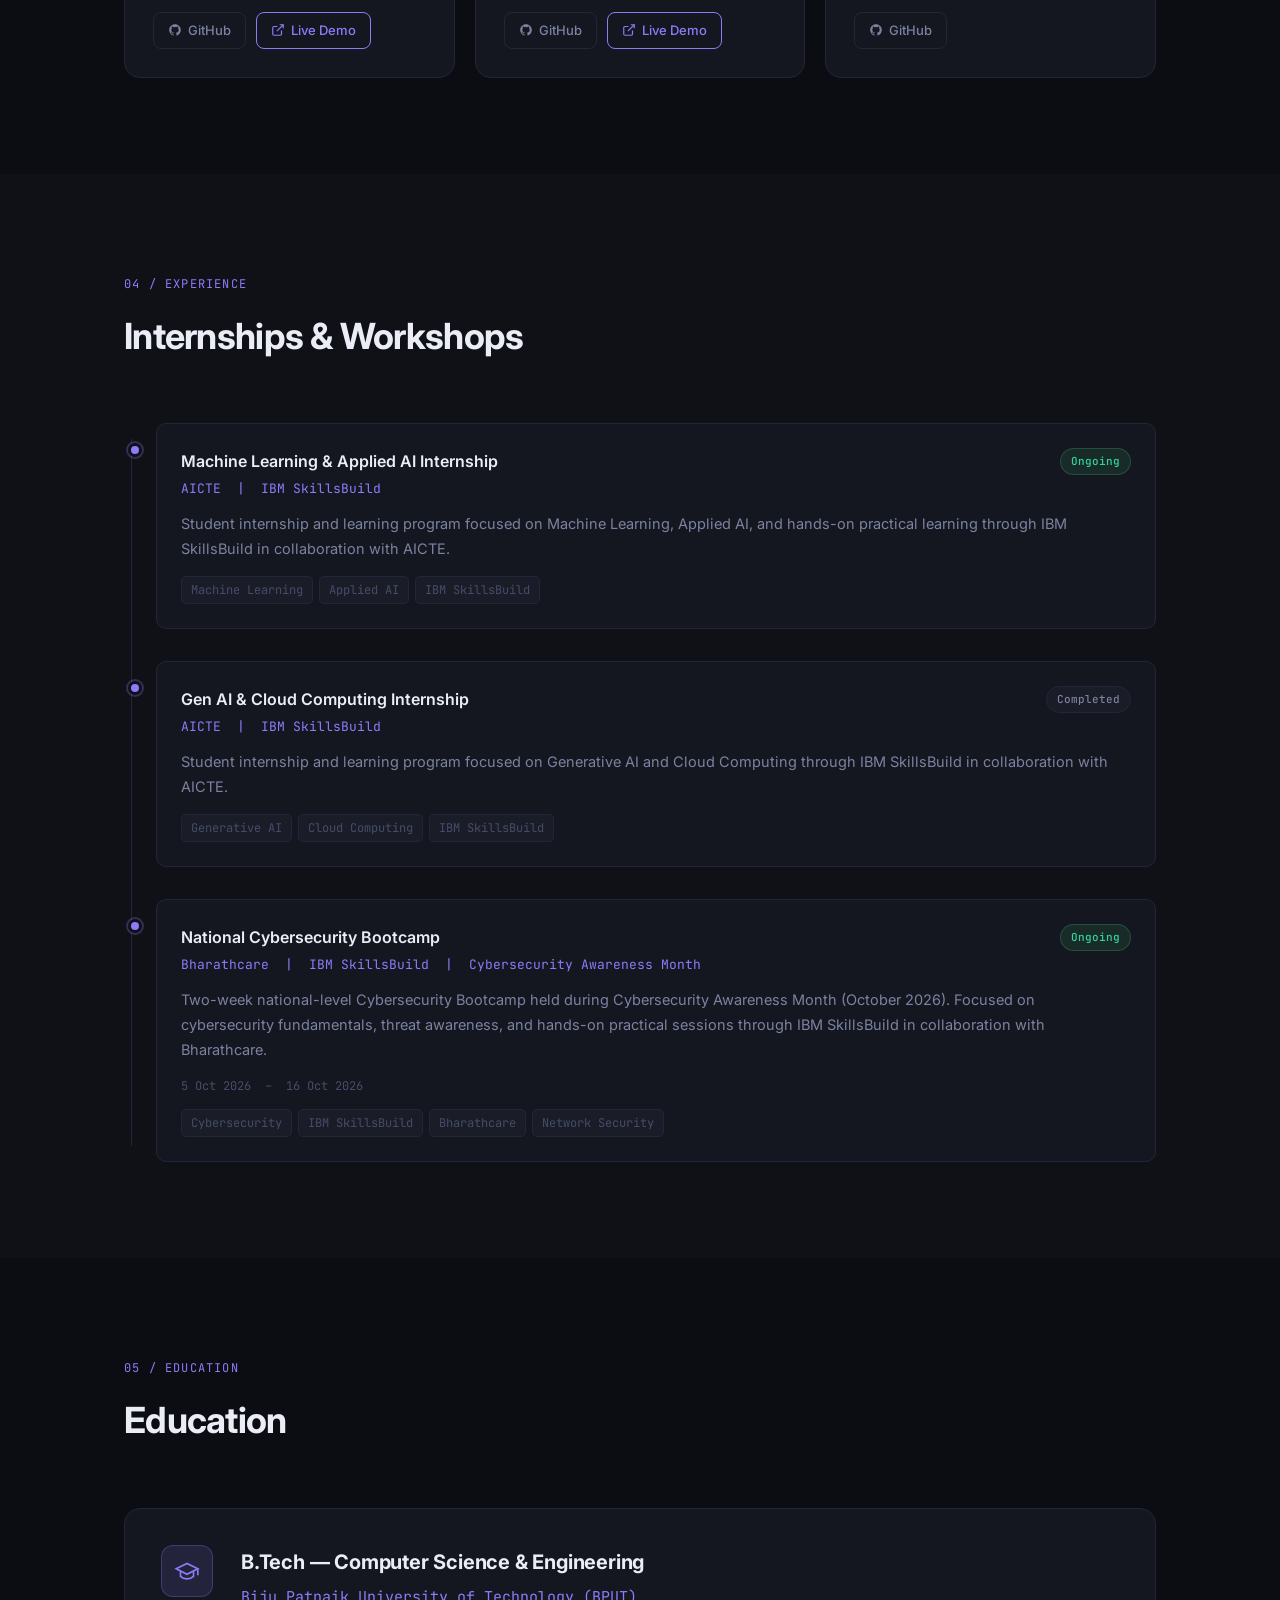
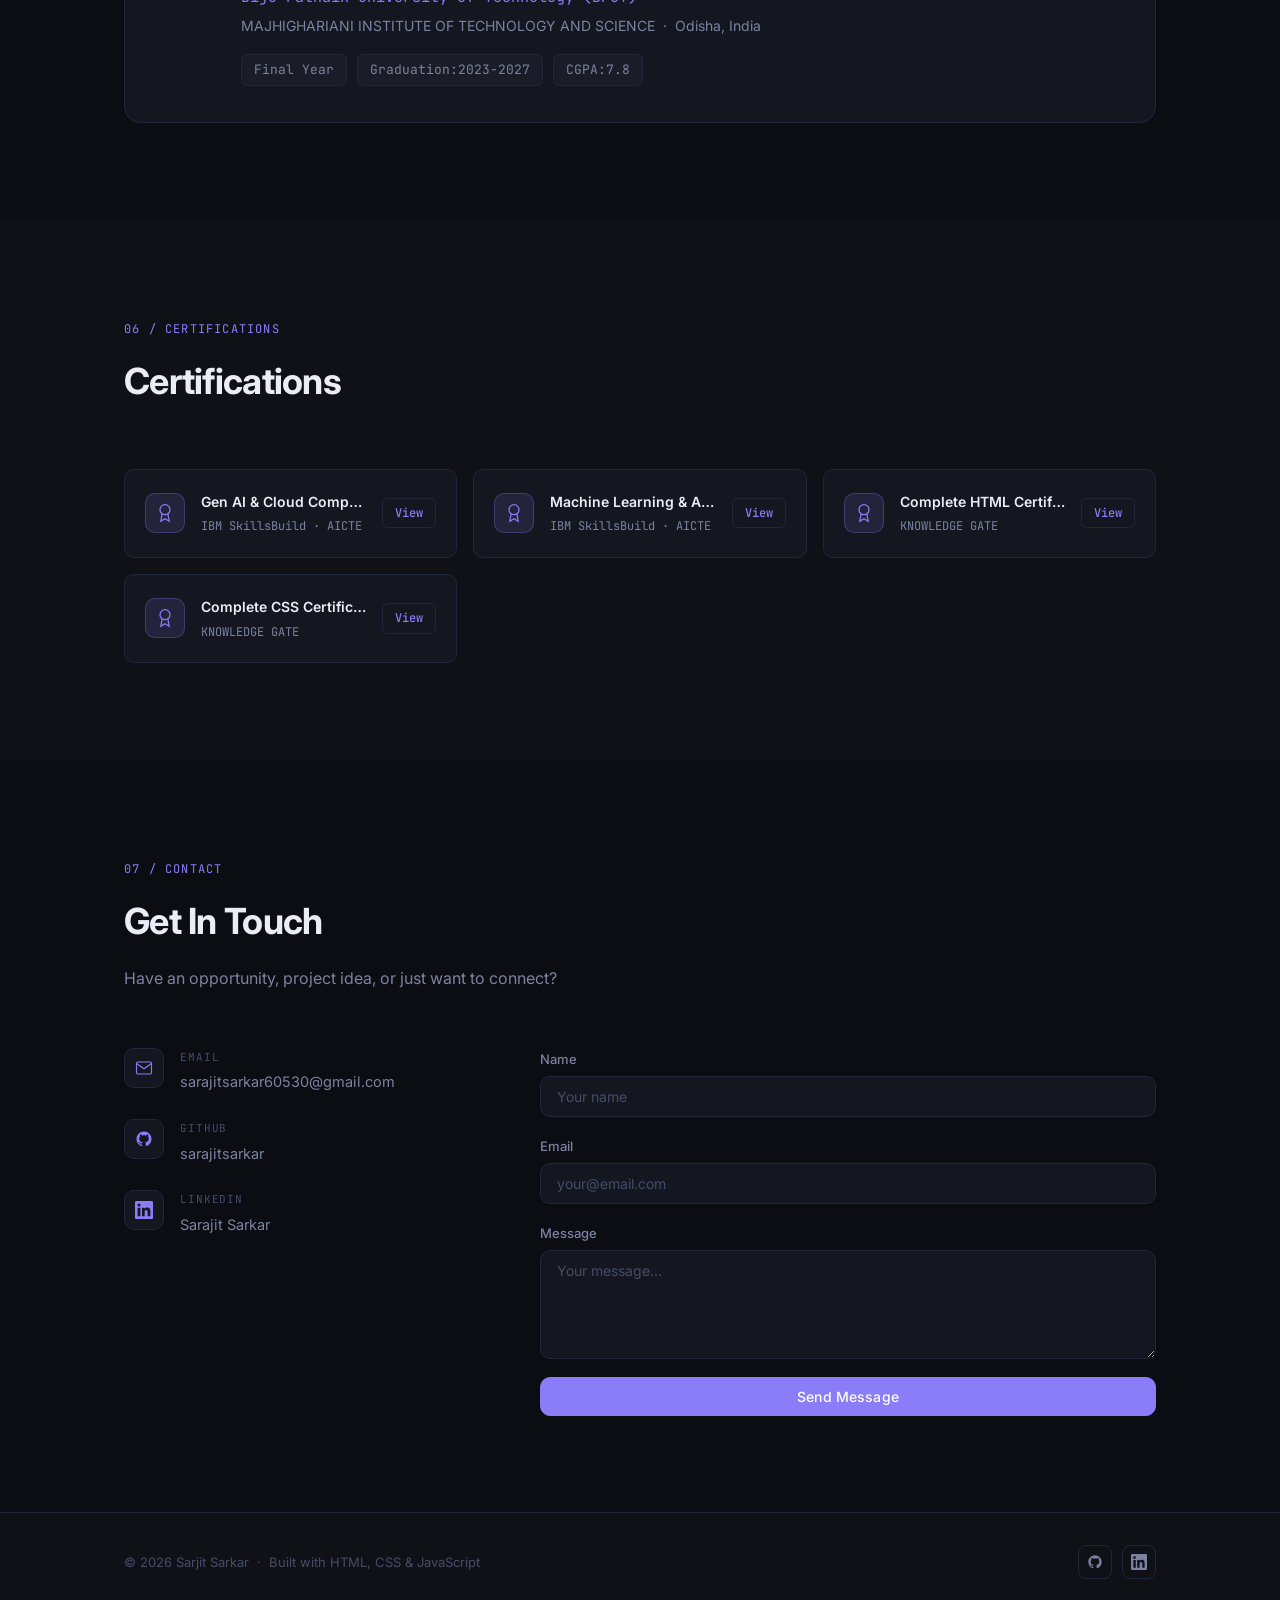
==== commit b702616e: "contact email fixed" ====
--- a/index.html
+++ b/index.html
@@ -494,7 +494,7 @@
             </div>
           </div>
         </div>
-        <form class="contact-form reveal" action="mailto:[EMAIL]" method="post" enctype="text/plain">
+        <form class="contact-form reveal" action="mailto:mailto:sarajitsarkar60530@gmail.com" method="post" enctype="text/plain">
           <div class="form-group">
             <label for="name">Name</label>
             <input type="text" id="name" name="name" placeholder="Your name" required />
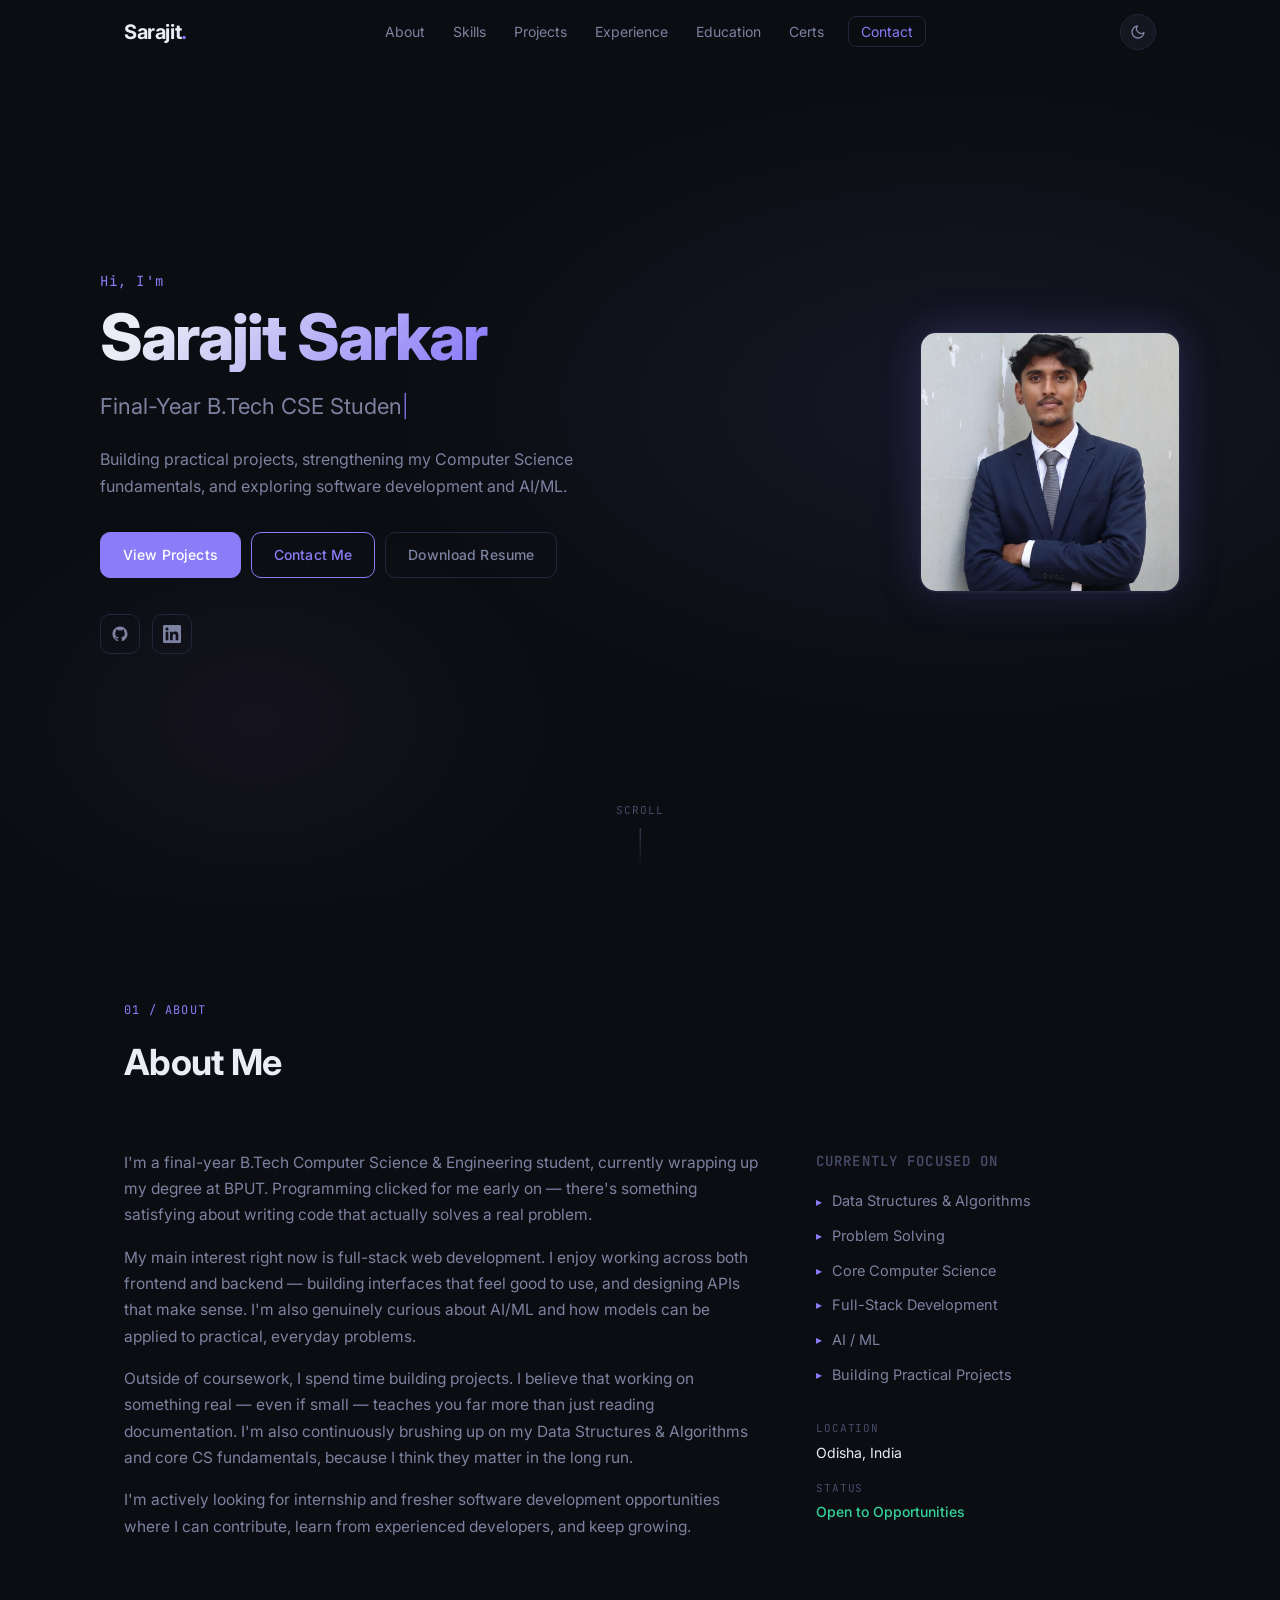
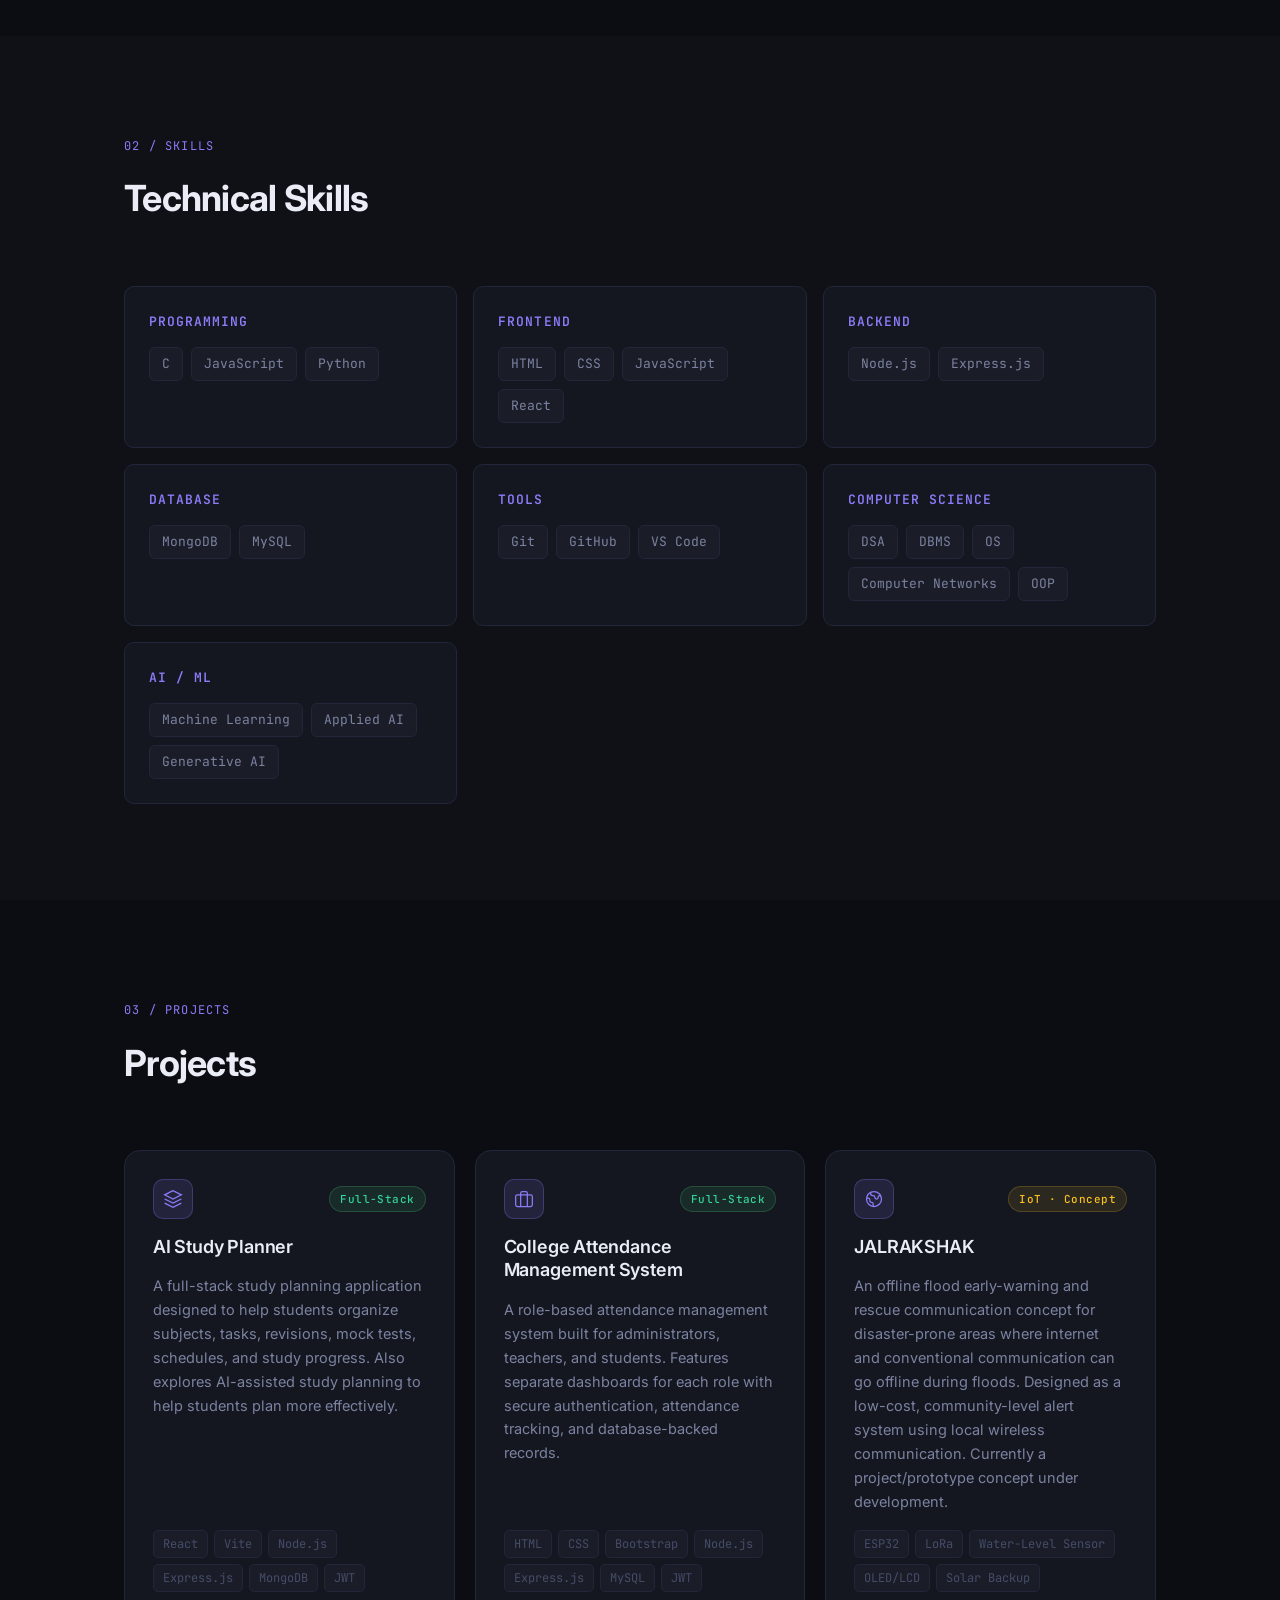
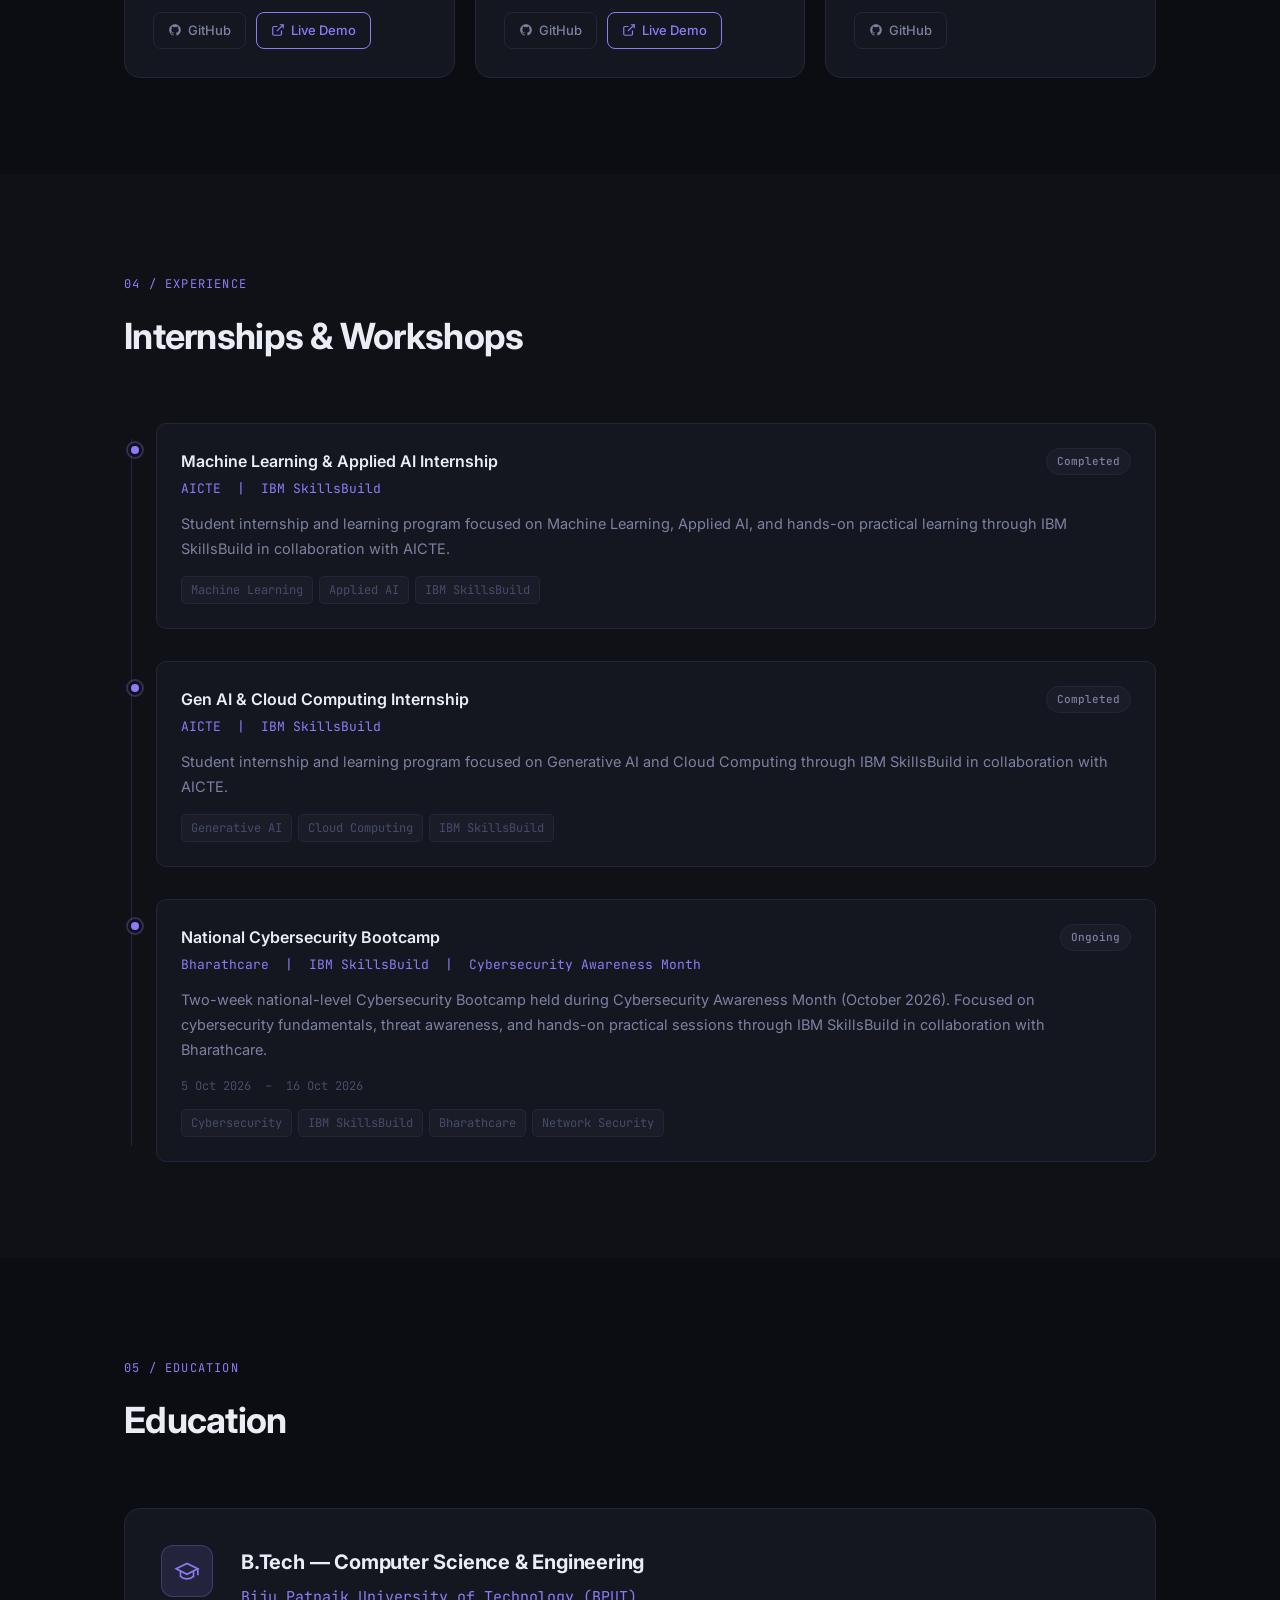
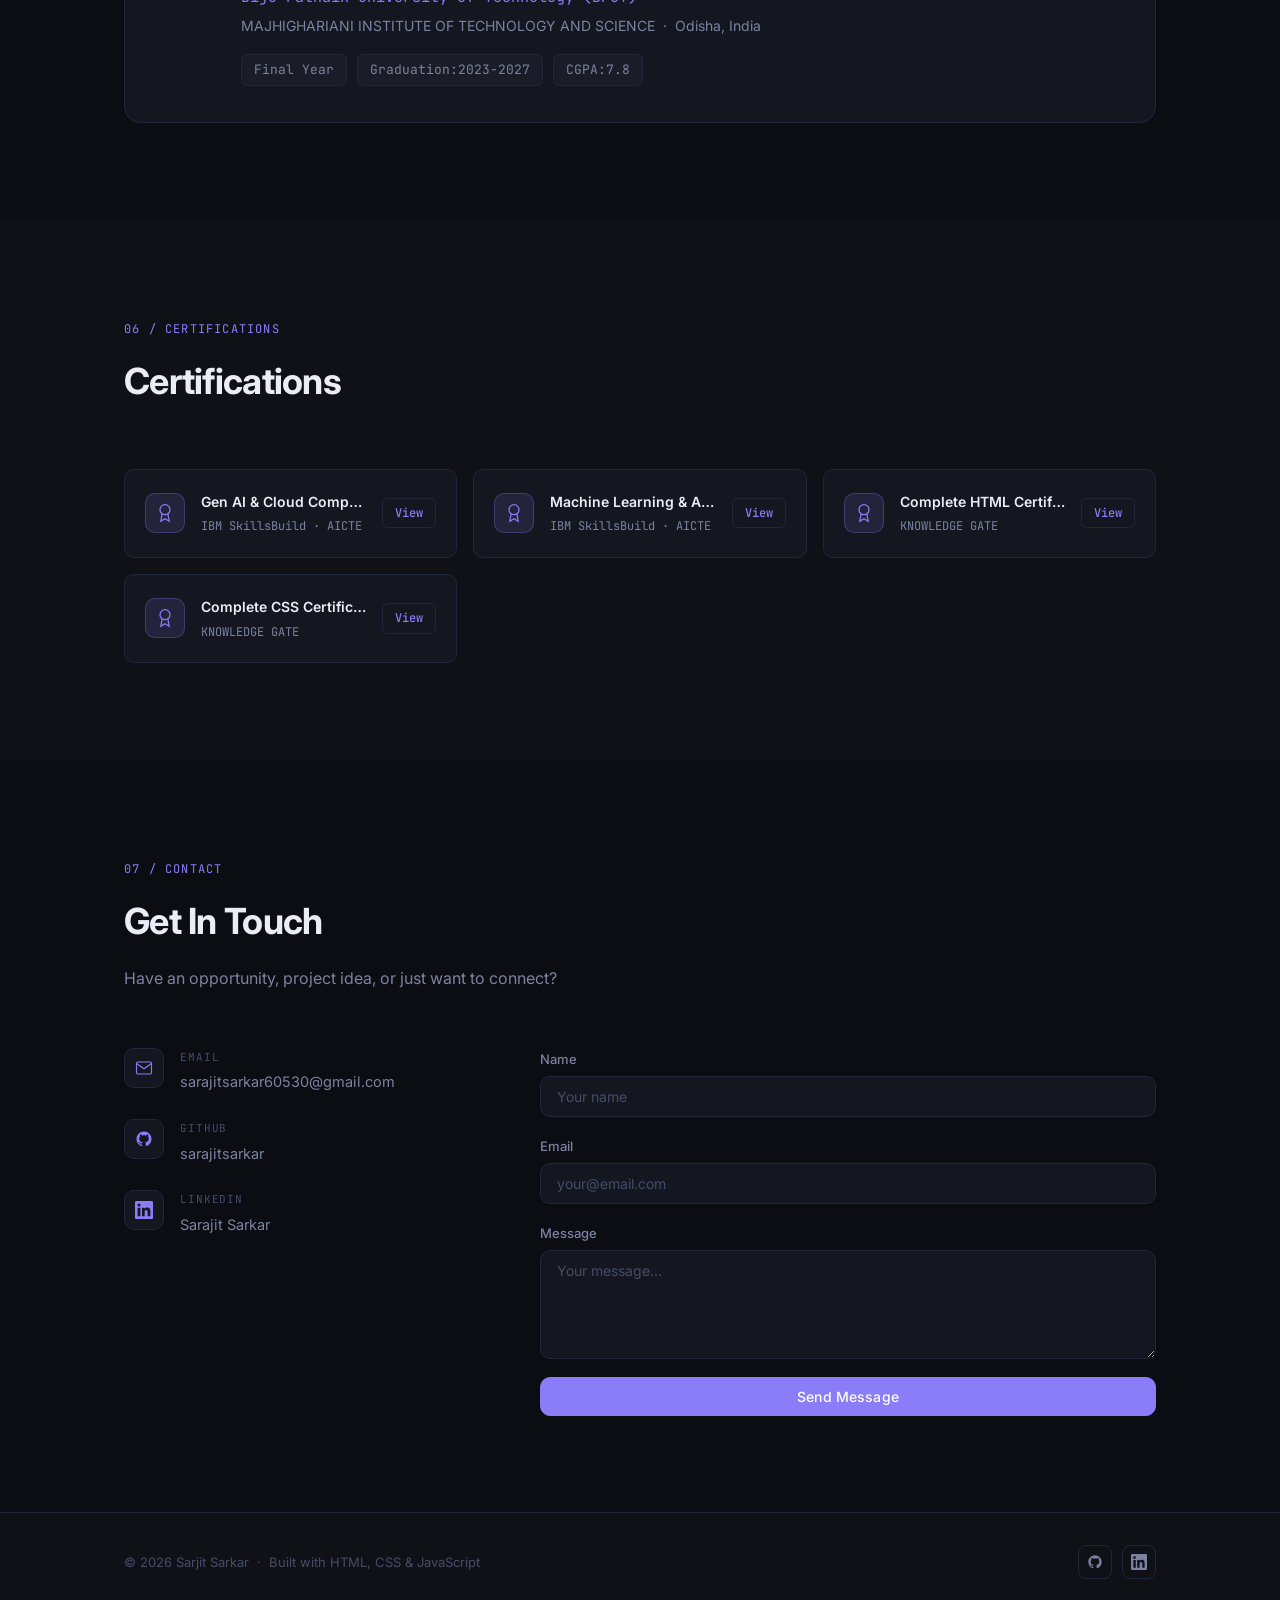
==== commit 7affdae6: "change badge-current to badge-done of compete time line" ====
--- a/index.html
+++ b/index.html
@@ -319,7 +319,7 @@
                 <h3 class="timeline-title">Machine Learning &amp; Applied AI Internship</h3>
                 <p class="timeline-org">AICTE &nbsp;|&nbsp; IBM SkillsBuild</p>
               </div>
-              <span class="badge badge-current">Ongoing</span>
+              <span class="badge badge-done">Completed</span>
             </div>
             <p class="timeline-desc">
               Student internship and learning program focused on Machine Learning, Applied AI, and hands-on 
@@ -359,7 +359,7 @@
                 <h3 class="timeline-title">National Cybersecurity Bootcamp</h3>
                 <p class="timeline-org">Bharathcare &nbsp;|&nbsp; IBM SkillsBuild &nbsp;|&nbsp; Cybersecurity Awareness Month</p>
               </div>
-              <span class="badge badge-current">Ongoing</span>
+              <span class="badge badge-done">Ongoing</span>
             </div>
             <p class="timeline-desc">
               Two-week national-level Cybersecurity Bootcamp held during Cybersecurity Awareness Month (October 2026).
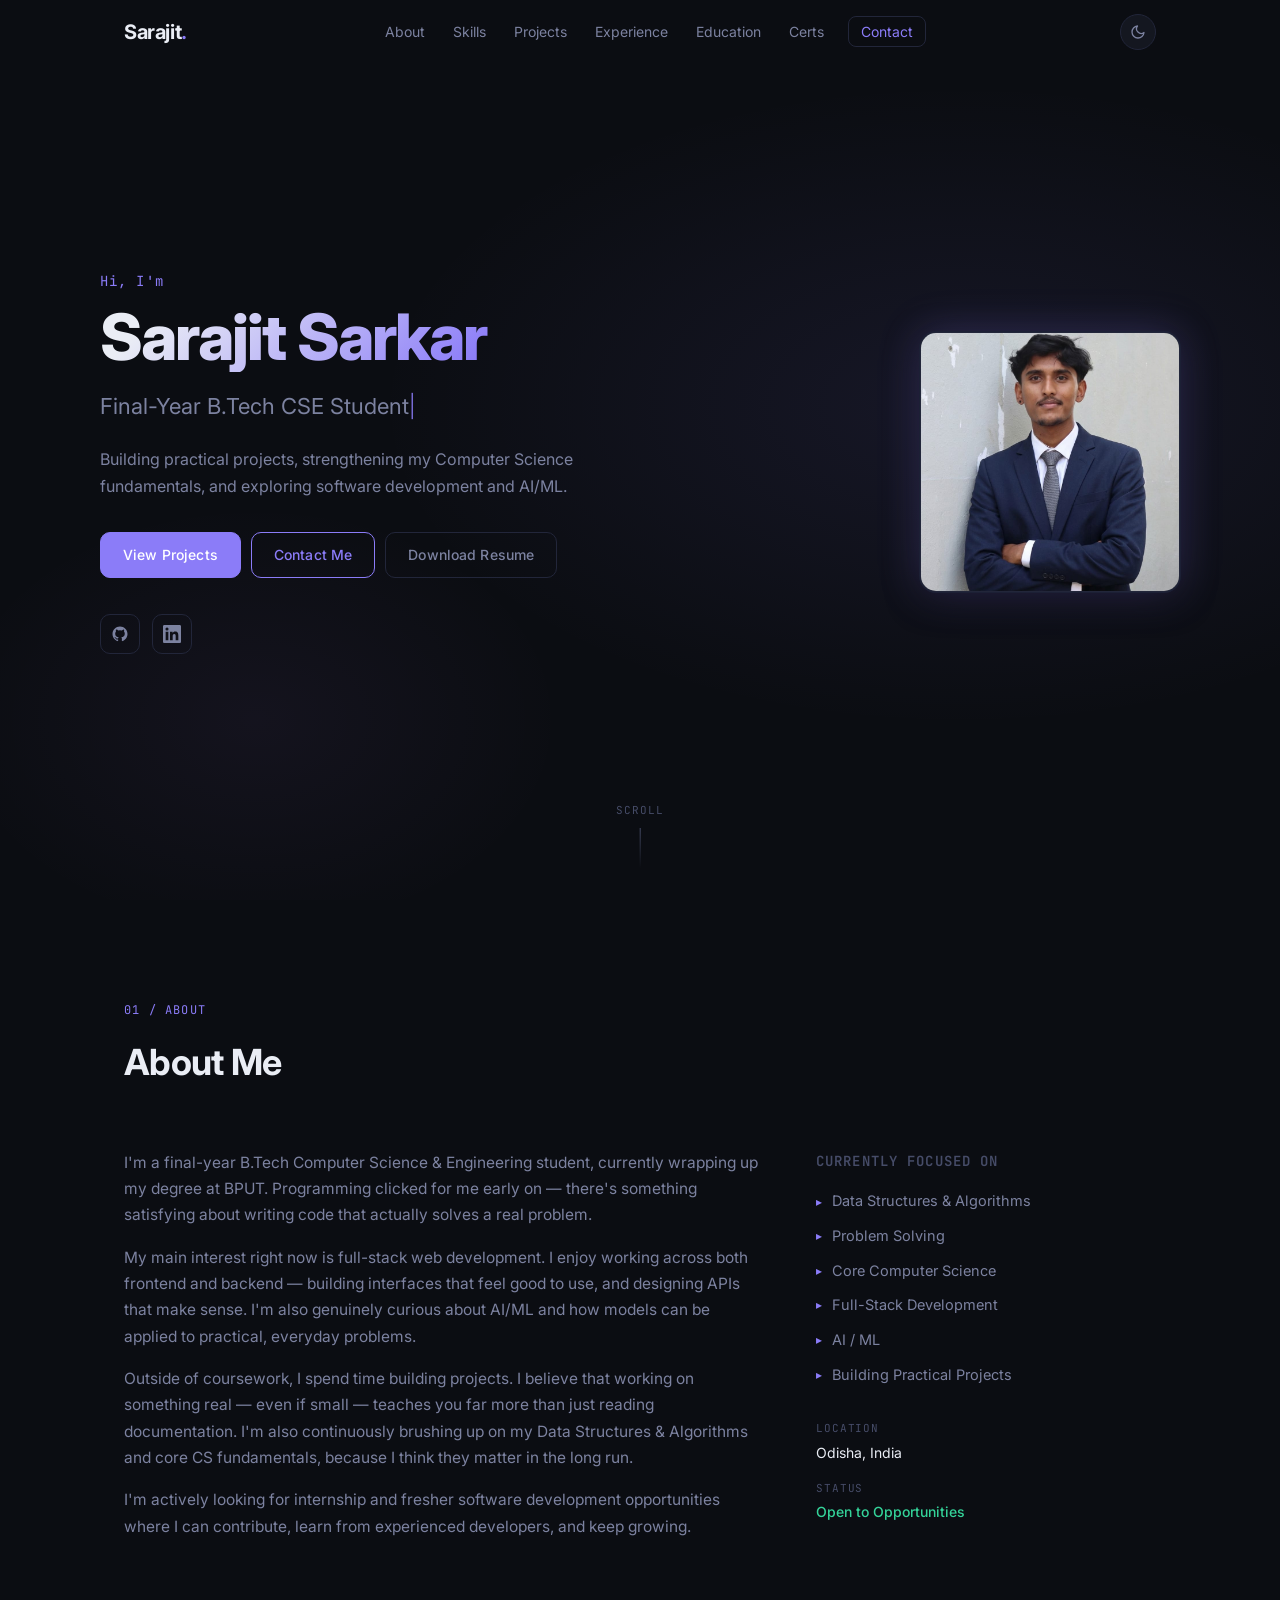
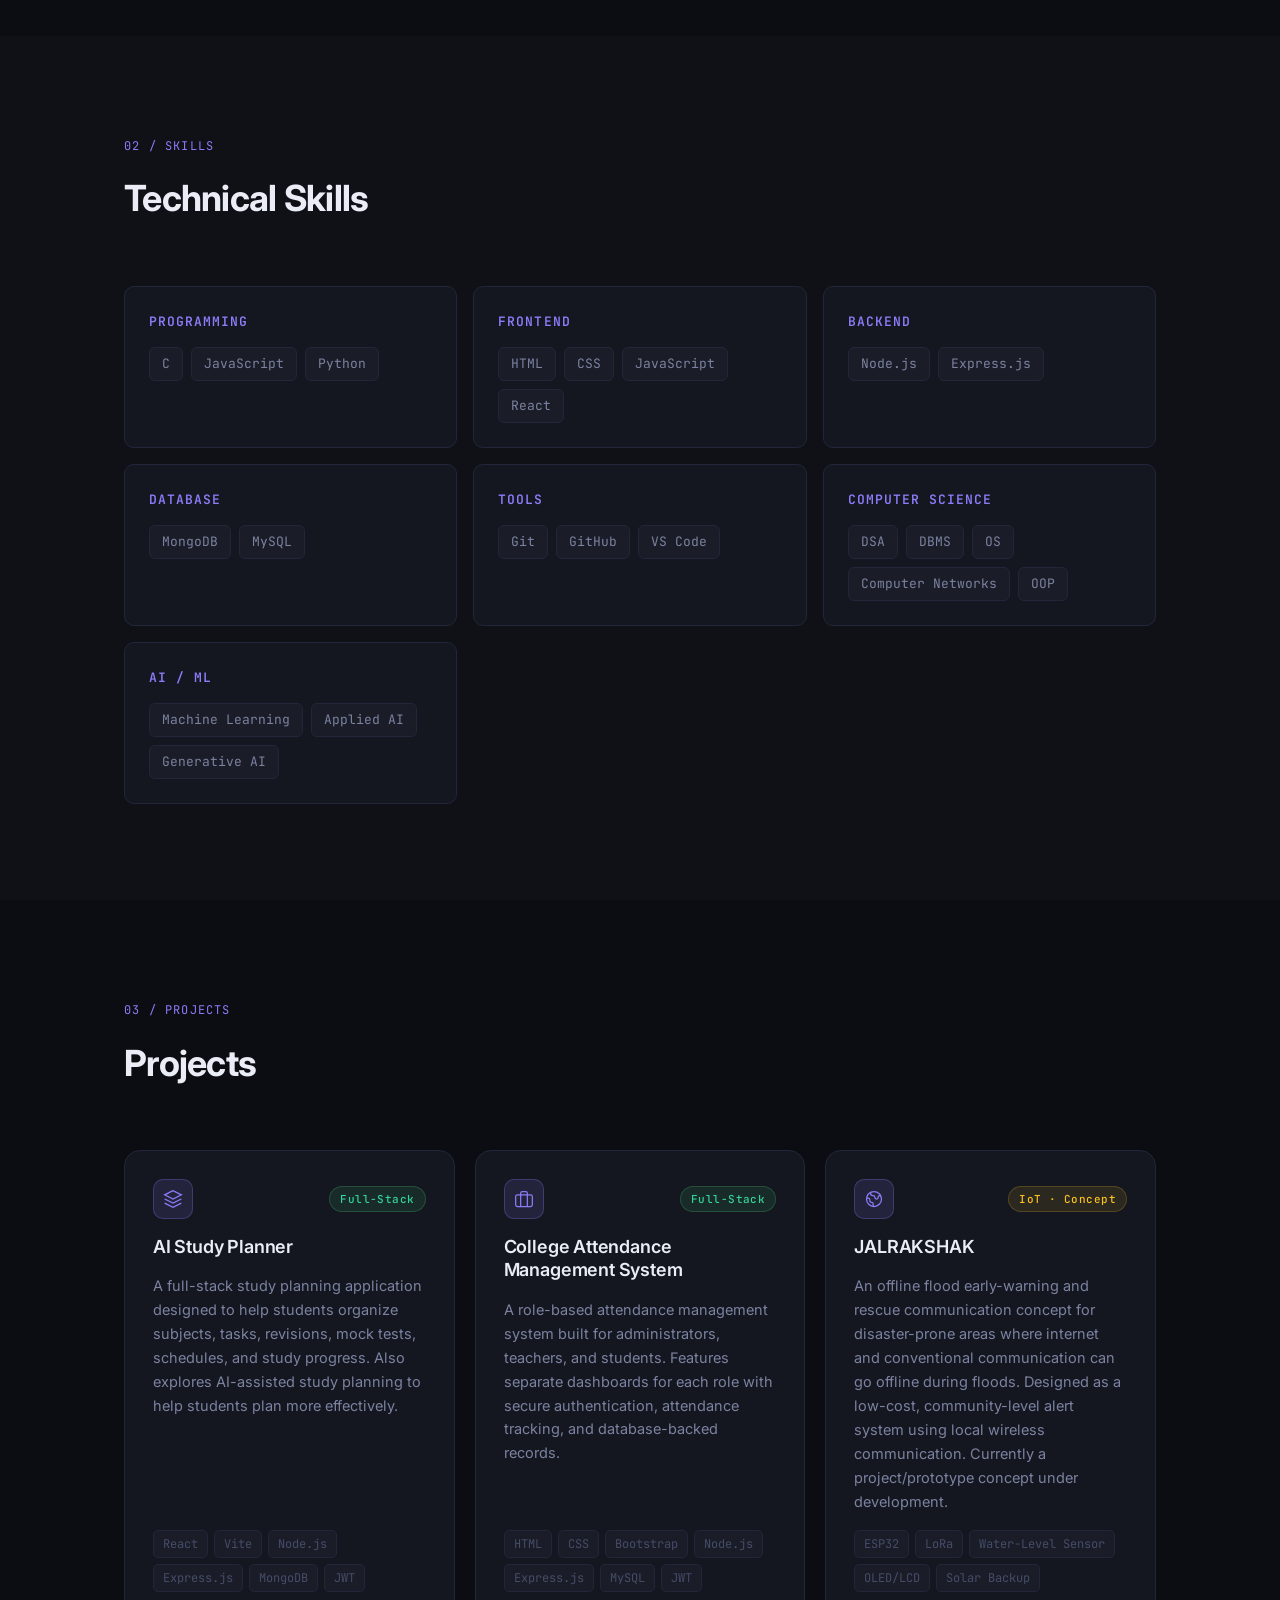
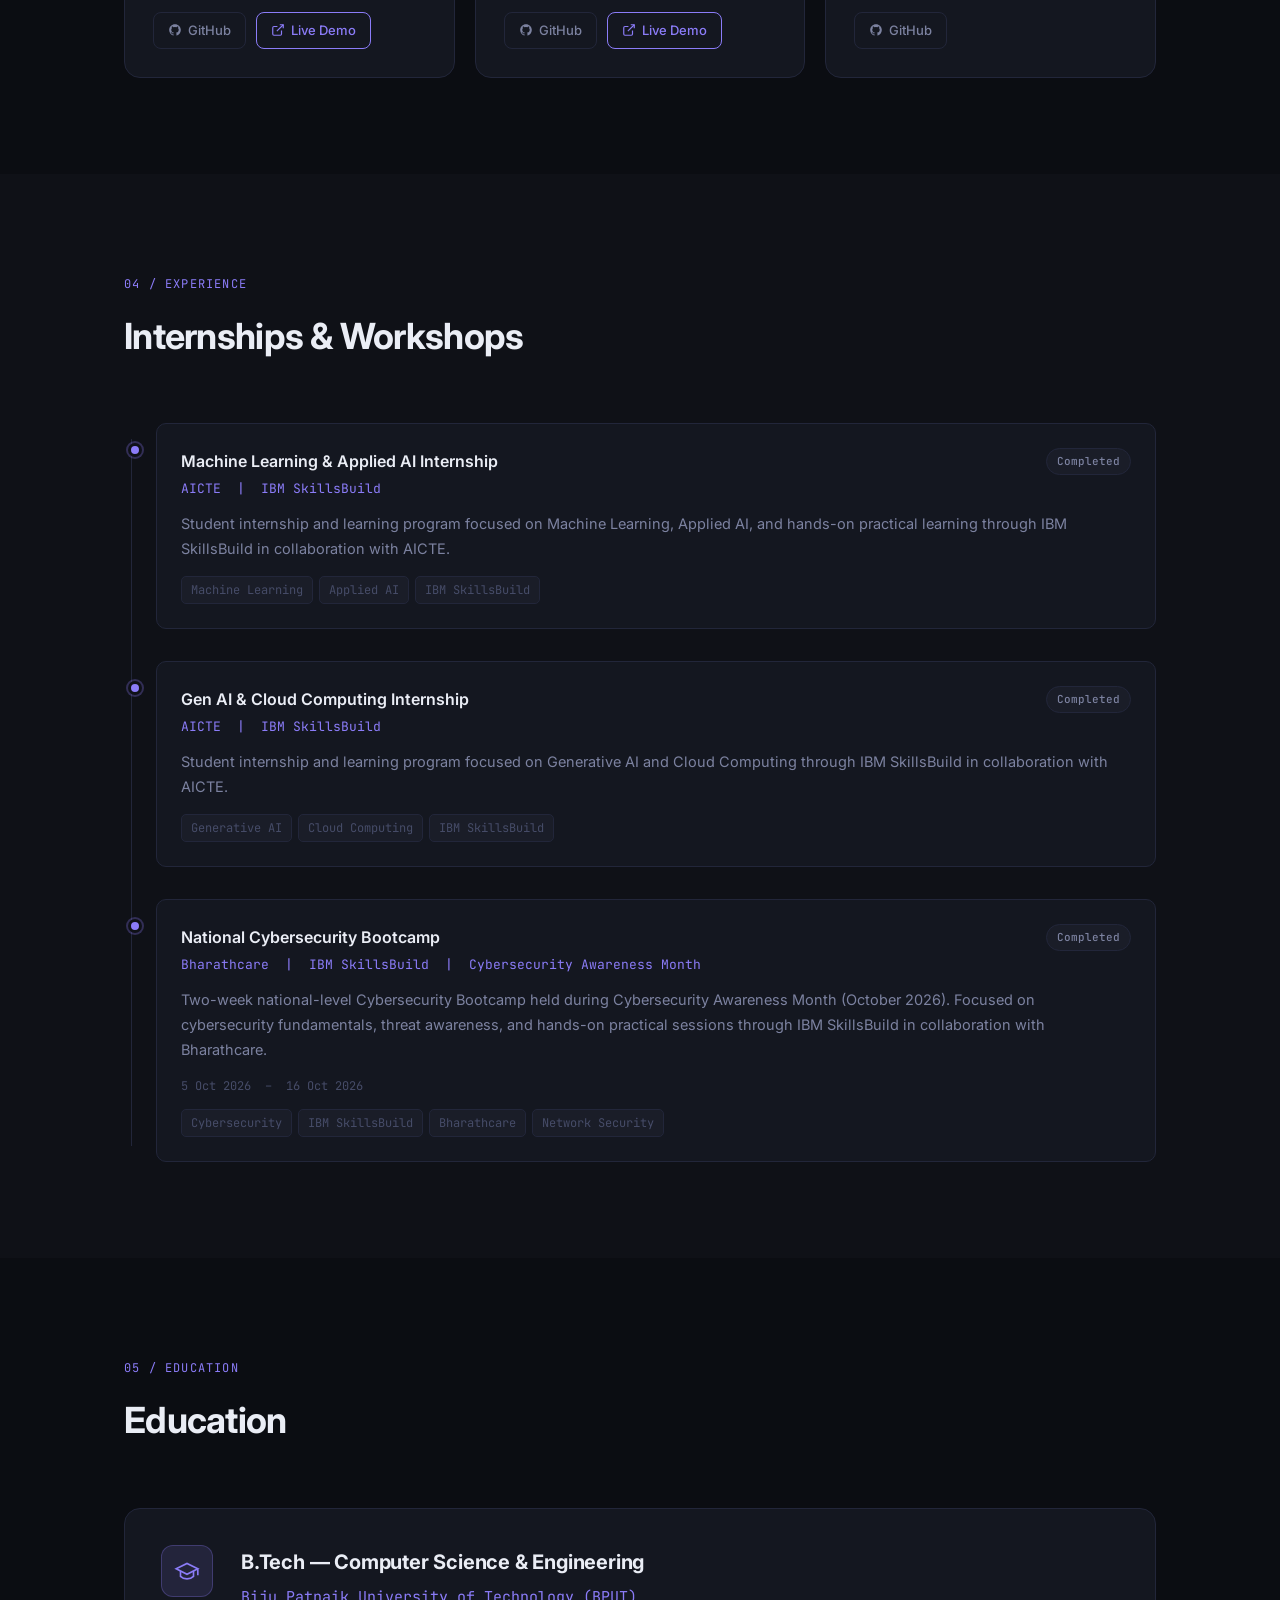
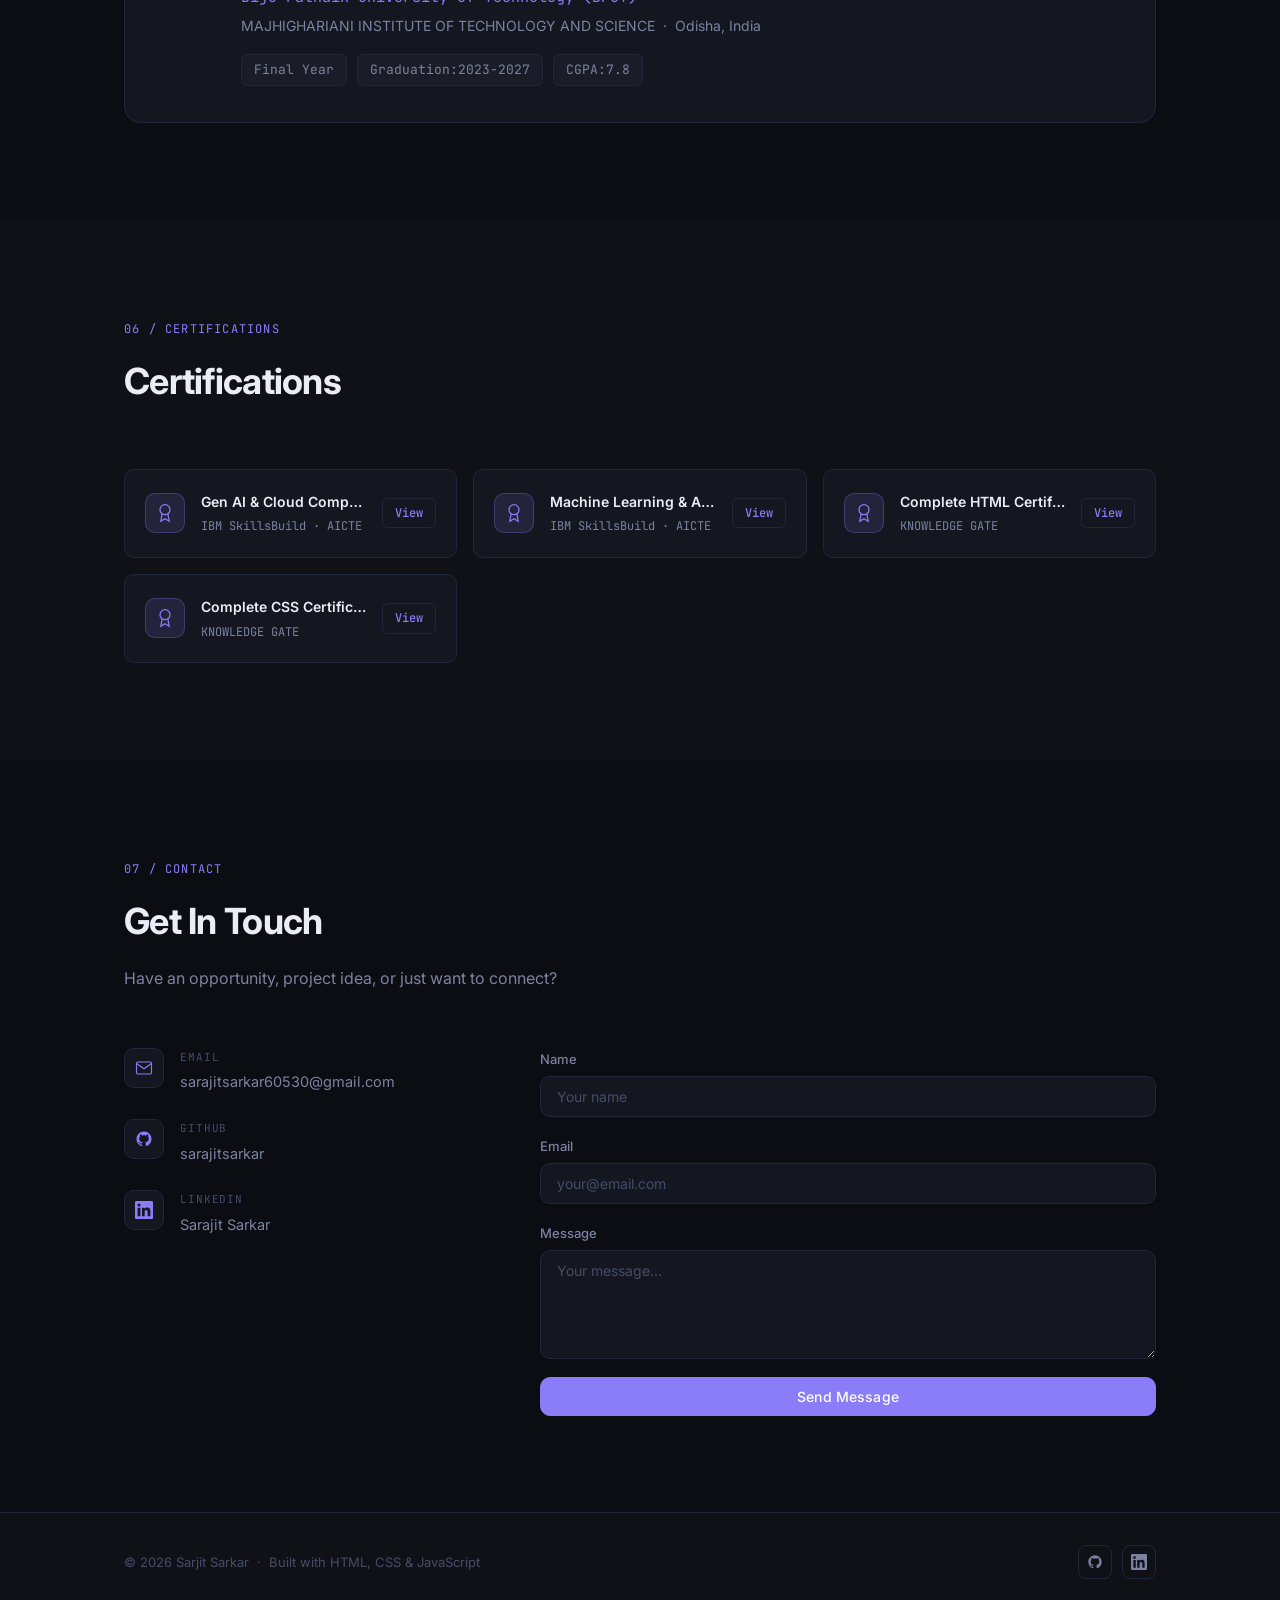
==== commit 3012ff83: "bootcamp complete" ====
--- a/index.html
+++ b/index.html
@@ -359,7 +359,7 @@
                 <h3 class="timeline-title">National Cybersecurity Bootcamp</h3>
                 <p class="timeline-org">Bharathcare &nbsp;|&nbsp; IBM SkillsBuild &nbsp;|&nbsp; Cybersecurity Awareness Month</p>
               </div>
-              <span class="badge badge-done">Ongoing</span>
+              <span class="badge badge-done">Completed</span>
             </div>
             <p class="timeline-desc">
               Two-week national-level Cybersecurity Bootcamp held during Cybersecurity Awareness Month (October 2026).
